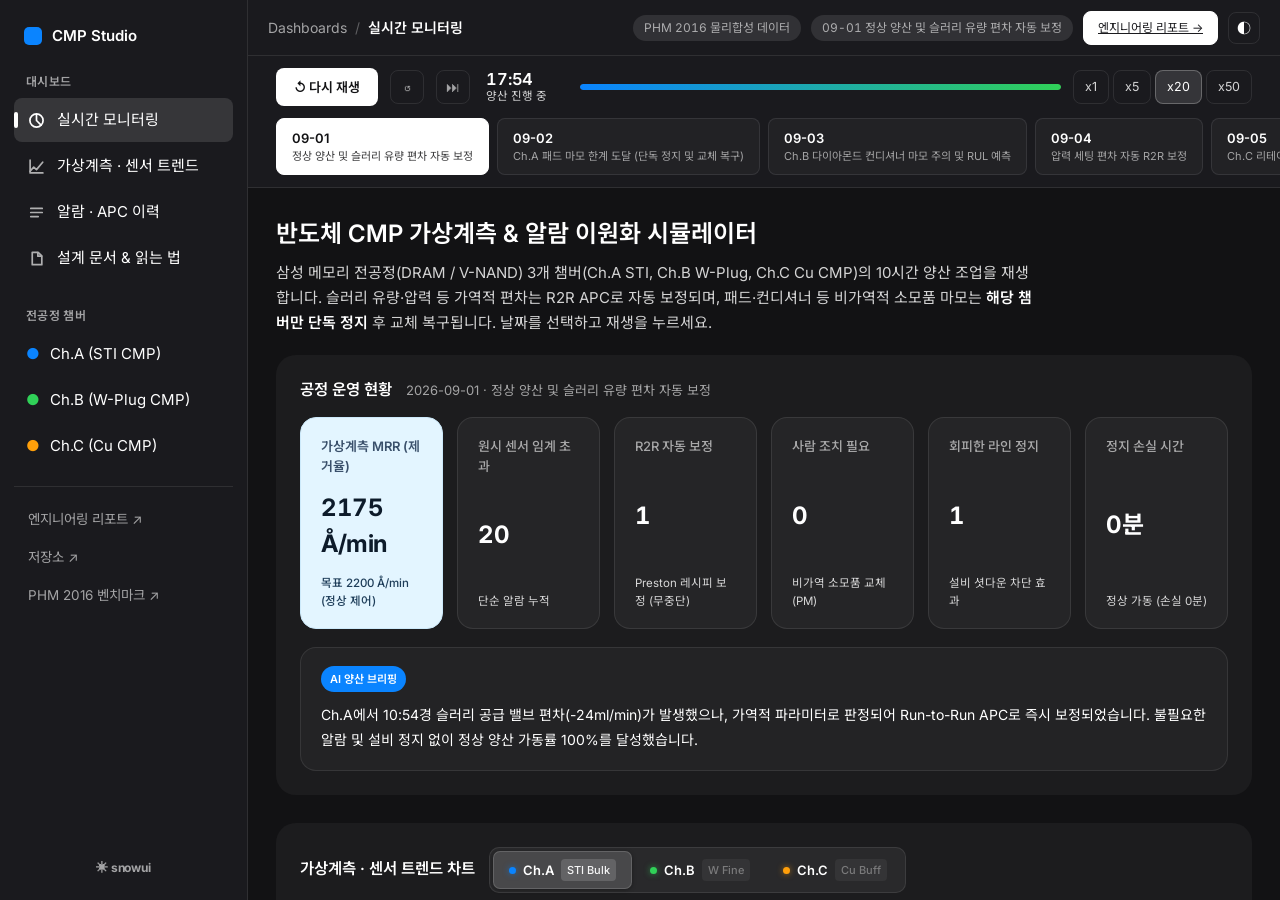
==== docs/index.html @ 7632f23e "fix(ui): segmented chamber pills, dark history tabs, chart collision avoidance, and corrected diamon" ====
<!doctype html>
<html lang="ko" data-theme="dark">
<head>
<meta charset="utf-8">
<meta name="viewport" content="width=device-width, initial-scale=1">
<title>반도체 CMP 가상계측 & 알람 이원화 시뮬레이터</title>
<link rel="preconnect" href="https://fonts.googleapis.com">
<link rel="preconnect" href="https://fonts.gstatic.com" crossorigin>
<link href="https://fonts.googleapis.com/css2?family=Inter:wght@400;500;600;700&family=Noto+Sans+KR:wght@400;500;600;700&display=swap" rel="stylesheet">
<link rel="stylesheet" href="snowui-shell.css">
<link rel="stylesheet" href="style.css">
</head>
<body>
<div class="shell">

<aside class="rail">
  <div class="rail-brand"><span class="rail-dot"></span><span>CMP Studio</span></div>

  <div class="rail-sec">대시보드</div>
  <nav class="rail-group">
    <a class="rail-row on" href="#s-live"><svg class="ri" viewBox="0 0 16 16" aria-hidden="true"><circle cx="8" cy="8" r="6.2"/><path d="M8 8V2.2M8 8l4.3 4.3"/></svg>실시간 모니터링</a>
    <a class="rail-row" href="#s-chart"><svg class="ri" viewBox="0 0 16 16" aria-hidden="true"><path d="M2 12.5l3.4-4 2.6 2.4L13.8 4"/><path d="M2 2v12h12"/></svg>가상계측 · 센서 트렌드</a>
    <a class="rail-row" href="#s-log"><svg class="ri" viewBox="0 0 16 16" aria-hidden="true"><path d="M2.6 4.2h10.8M2.6 8h10.8M2.6 11.8h7"/></svg>알람 · APC 이력</a>
    <a class="rail-row" href="#s-about"><svg class="ri" viewBox="0 0 16 16" aria-hidden="true"><path d="M4 2.2h5.5L13 5.6v8.2H4z"/><path d="M9.3 2.4v3.4h3.4"/></svg>설계 문서 & 읽는 법</a>
  </nav>

  <div class="rail-sec">전공정 챔버</div>
  <nav class="rail-group">
    <a class="rail-row" href="#s-chart" onclick="switchEqp(0)"><span style="color:#0a84ff">●</span>&nbsp; Ch.A (STI CMP)</a>
    <a class="rail-row" href="#s-chart" onclick="switchEqp(1)"><span style="color:#30d158">●</span>&nbsp; Ch.B (W-Plug CMP)</a>
    <a class="rail-row" href="#s-chart" onclick="switchEqp(2)"><span style="color:#ff9f0a">●</span>&nbsp; Ch.C (Cu CMP)</a>
  </nav>

  <nav class="rail-group rail-ext">
    <a class="rail-row" href="project.html">엔지니어링 리포트 ↗</a>
    <a class="rail-row" href="https://github.com/jiu7021/CMP" target="_blank">저장소 ↗</a>
    <a class="rail-row" href="https://www.phmsociety.org/events/conference/phm/16/data-challenge" target="_blank">PHM 2016 벤치마크 ↗</a>
  </nav>

  <div class="rail-foot">
    <span style="font-weight:700;letter-spacing:-0.02em">✳ snowui</span>
  </div>
</aside>

<div class="col">
  <header class="topbar">
    <div class="crumb"><span>Dashboards</span><span class="sep">/</span><b id="crumb-cur">CMP Overview</b></div>
    <div class="topbar-r">
      <span class="badge ghost" title="PHM 2016 Schema Physics-Informed Synthetic Data">PHM 2016 물리합성 데이터</span>
      <span class="badge ghost" id="daybadge">—</span>
      <a class="btn primary" href="project.html">엔지니어링 리포트 →</a>
      <button id="theme-btn" class="icon-btn" type="button" aria-label="테마 전환">◐</button>
    </div>
  </header>

  <div class="barwrap">
    <section class="bar" id="bar">
      <button id="play" class="play">▶ 재생</button>
      <button id="rst" class="mini" title="처음으로">↺</button>
      <button id="end" class="mini" title="끝으로">⏭</button>
      <div class="clock"><b id="clock">08:00</b><span id="slow">양산 진행 중</span></div>
      <div class="track"><i id="prog"></i></div>
      <nav id="spd" class="spd"></nav>
    </section>
    <nav class="daybar" id="days"></nav>
  </div>

  <div class="scroll">
    <div class="hero">
      <h1>반도체 CMP 가상계측 & 알람 이원화 시뮬레이터</h1>
      <p class="sub">삼성 메모리 전공정(DRAM / V-NAND) 3개 챔버(Ch.A STI, Ch.B W-Plug, Ch.C Cu CMP)의 10시간 양산 조업을 재생합니다.
      슬러리 유량·압력 등 가역적 편차는 R2R APC로 자동 보정되며, 패드·컨디셔너 등 비가역적 소모품 마모는 <b>해당 챔버만 단독 정지</b> 후 교체 복구됩니다.
      날짜를 선택하고 재생을 누르세요.</p>
    </div>

    <main>

      <div id="hold" class="hold"></div>

      <!-- 공정 현황 (KPI 카드 행) -->
      <section class="panel" id="s-live">
        <div class="panel-head"><h2>공정 운영 현황</h2><div class="hint" id="title"></div></div>
        <div class="kpi-row" id="kpi"></div>
        <div class="brief-box">
          <span class="tag">AI 양산 브리핑</span>
          <p id="brief"></p>
        </div>
      </section>

      <!-- 가상계측 & 센서 트렌드 (그래프가 먼저 나옴!) -->
      <section class="panel" id="s-chart">
        <div class="panel-head">
          <h2>가상계측 · 센서 트렌드 차트</h2>
          <nav id="eqps" class="tabs sm"></nav>
        </div>

        <!-- 5종 SVG 실시간 센서 및 가상계측 차트 -->
        <div id="charts"></div>
        <p class="hint" style="margin-top:14px">세로선은 이상 감지 시점, 붉은 음영은 해당 챔버 단독 정지 구간입니다.
        Y축 스케일은 실제 공정 제어 밴드(Process Window)에 맞춰 최적화되어 정지 후에도 파라미터 미세 거동이 1자로 뭉개지지 않습니다.</p>

        <!-- 차트 아래에 배치된 실제 반도체 CMP 공정 구조도 & 물리 거동 트윈 -->
        <div class="cmp-schematic-wrap">
          <div class="cmp-schematic-head">
            <h3>⚙️ 반도체 CMP 연마 챔버 물리 거동 단면도 (<span id="twin-ch-name">Ch.A — STI Bulk</span>)</h3>
            <div id="twin-status-badge"><span class="badge ok">🟢 정상 가동 중 (RUNNING)</span></div>
          </div>

          <div class="cmp-twin-card" id="cmp-twin-card">
            <div class="cmp-twin-body">
              <!-- 실제 반도체 CMP 설비 단면 구조도 (Carrier Head, 300mm Wafer, Retaining Ring, Slurry, Pad, Platen) -->
              <div class="cmp-stage-view">
                <svg id="cmp-svg-sim" viewBox="0 0 680 240" class="cmp-svg">
                  <defs>
                    <!-- Polyurethane Pad Textured Pattern -->
                    <linearGradient id="pad-base-grad" x1="0%" y1="0%" x2="0%" y2="100%">
                      <stop offset="0%" stop-color="#d4a373"/>
                      <stop offset="50%" stop-color="#bc6c25"/>
                      <stop offset="100%" stop-color="#8a4f1d"/>
                    </linearGradient>
                    <!-- Silicon Wafer Thin Film Gradient -->
                    <linearGradient id="wafer-layer-grad" x1="0%" y1="0%" x2="100%" y2="0%">
                      <stop offset="0%" stop-color="#48cae4"/>
                      <stop offset="25%" stop-color="#0077b6"/>
                      <stop offset="50%" stop-color="#90e0ef"/>
                      <stop offset="75%" stop-color="#b5179e"/>
                      <stop offset="100%" stop-color="#48cae4"/>
                    </linearGradient>
                    <!-- Slurry Fluid Drop Gradient -->
                    <radialGradient id="slurry-fluid-grad" cx="50%" cy="50%" r="50%">
                      <stop offset="0%" stop-color="#caf0f8"/>
                      <stop offset="100%" stop-color="#00b4d8"/>
                    </radialGradient>
                  </defs>

                  <!-- 1. Bottom Turntable Platen & Polyurethane Pad -->
                  <g id="platen-assembly">
                    <!-- Stainless Platen Base -->
                    <rect x="60" y="195" width="560" height="24" rx="4" fill="#2c2c2e" stroke="#48484a" stroke-width="1.5"/>
                    <rect x="290" y="219" width="100" height="15" fill="#1c1c1e"/>
                    <!-- Polishing Pad (IC1000) -->
                    <rect x="70" y="175" width="540" height="20" rx="2" fill="url(#pad-base-grad)" stroke="#dda15e" stroke-width="1"/>
                    <!-- Pad Micro-Grooves cross-hatch lines -->
                    <path d="M80,175 L80,183 M110,175 L110,183 M140,175 L140,183 M170,175 L170,183 M200,175 L200,183 M230,175 L230,183 M260,175 L260,183 M290,175 L290,183 M320,175 L320,183 M350,175 L350,183 M380,175 L380,183 M410,175 L410,183 M440,175 L440,183 M470,175 L470,183 M500,175 L500,183 M530,175 L530,183 M560,175 L560,183 M590,175 L590,183" stroke="rgba(0,0,0,0.3)" stroke-width="1.5"/>
                    <!-- Platen Rotation Indicator Arrow -->
                    <g id="platen-rotation-badge" class="spin-anim">
                      <circle cx="220" cy="170" r="16" fill="rgba(0,0,0,0.4)" stroke="#dda15e" stroke-width="1"/>
                      <path d="M213,170 A7,7 0 1,1 227,170 M227,165 L227,171 L221,171" fill="none" stroke="#dda15e" stroke-width="1.5" stroke-linecap="round"/>
                    </g>
                    <text x="340" y="210" fill="#a1a1a6" font-size="11" font-weight="600" text-anchor="middle">ROTATING PLATEN TABLE & IC1000 POLYURETHANE PAD</text>
                  </g>

                  <!-- 2. Slurry Delivery Arm & Chemical Fluid Layer (Left) -->
                  <g id="slurry-delivery-system">
                    <!-- Delivery tube -->
                    <path d="M90,30 L90,105 L150,125" fill="none" stroke="#0077b6" stroke-width="5" stroke-linecap="round"/>
                    <circle cx="150" cy="125" r="5" fill="#00b4d8"/>
                    <text x="90" y="22" fill="#00b4d8" font-size="10.5" font-weight="600">SLURRY DISPENSER</text>
                    
                    <!-- Dynamic Slurry Droplets (Animated when playing) -->
                    <circle class="drip-anim-1" cx="150" cy="138" r="3.5" fill="url(#slurry-fluid-grad)"/>
                    <circle class="drip-anim-2" cx="152" cy="150" r="2.8" fill="url(#slurry-fluid-grad)"/>
                    <!-- Slurry film on pad -->
                    <rect x="140" y="172" width="220" height="3" fill="#00b4d8" opacity="0.6"/>
                  </g>

                  <!-- 3. Wafer Polishing Head / Carrier Assembly (Center-Right) -->
                  <g id="carrier-assembly">
                    <!-- Carrier Drive Shaft -->
                    <rect x="335" y="10" width="30" height="60" rx="3" fill="#3a3a3c" stroke="#636366" stroke-width="1"/>
                    <line x1="350" y1="20" x2="350" y2="60" stroke="#8e8e93" stroke-dasharray="3 3"/>
                    
                    <!-- Downforce Pressure Arrows (Fz) -->
                    <path d="M320,45 L320,62 M316,58 L320,63 L324,58" stroke="#30d158" stroke-width="2" stroke-linecap="round"/>
                    <path d="M350,45 L350,62 M346,58 L350,63 L354,58" stroke="#30d158" stroke-width="2" stroke-linecap="round"/>
                    <path d="M380,45 L380,62 M376,58 L380,63 L384,58" stroke="#30d158" stroke-width="2" stroke-linecap="round"/>
                    <text x="350" y="40" fill="#30d158" font-size="10" font-weight="700" text-anchor="middle">DOWNFORCE (P)</text>

                    <!-- Carrier Head Main Body (Multi-Zone Air Bladder Housing) -->
                    <rect x="250" y="70" width="200" height="85" rx="8" fill="#2c2c2e" stroke="#5a5a5e" stroke-width="2"/>
                    <rect x="255" y="140" width="190" height="15" fill="#3a3a3c"/>
                    
                    <!-- Retaining Ring (Edge Ring preventing wafer slip) -->
                    <rect x="250" y="155" width="12" height="19" rx="1" fill="#ff9f0a" stroke="#cca000" stroke-width="1"/>
                    <rect x="438" y="155" width="12" height="19" rx="1" fill="#ff9f0a" stroke="#cca000" stroke-width="1"/>
                    <text x="235" y="162" fill="#ff9f0a" font-size="9" font-weight="600" text-anchor="end">RETAINING RING</text>

                    <!-- 300mm Silicon Wafer (Held Face-Down against Pad) -->
                    <rect x="262" y="168" width="176" height="5.5" rx="1" fill="url(#wafer-layer-grad)"/>
                    <text x="350" y="163" fill="#ffffff" font-size="10" font-weight="700" text-anchor="middle">300mm WAFER (FACE-DOWN)</text>

                    <!-- Carrier Rotation Indicator Arrow -->
                    <g id="carrier-rotation-badge" class="spin-anim-rev">
                      <circle cx="320" cy="105" r="14" fill="rgba(0,0,0,0.5)" stroke="#0a84ff" stroke-width="1"/>
                      <path d="M314,105 A6,6 0 1,1 326,105 M326,101 L326,106 L321,106" fill="none" stroke="#0a84ff" stroke-width="1.5" stroke-linecap="round"/>
                    </g>
                    <text x="350" y="109" fill="#0a84ff" font-size="10.5" font-weight="600">CARRIER HEAD</text>
                  </g>

                  <!-- 4. Diamond Conditioner Dresser Unit (Far Right) -->
                  <!-- Vertical Fixed Pivot Post at X=560 -->
                  <rect x="560" y="30" width="10" height="155" rx="3" fill="#2c2c2e" stroke="#48484a" stroke-width="1.5"/>
                  <circle cx="565" cy="65" r="7" fill="#636366" stroke="#8e8e93" stroke-width="1"/>
                  <text x="565" y="22" fill="#ffd60a" font-size="10" font-weight="700" text-anchor="middle">DIAMOND DRESSER</text>
                  <text x="565" y="198" fill="#8e8e93" font-size="8.5" text-anchor="middle">PIVOT POST</text>

                  <!-- Moving Sweeper Arm & Conditioning Disc (sweeps strictly along pad surface Y=175) -->
                  <g id="conditioner-unit" class="sweep-anim">
                    <!-- Cantilever Arm -->
                    <path d="M565,65 L495,65 L495,158" fill="none" stroke="#8e8e93" stroke-width="5" stroke-linecap="round" stroke-linejoin="round"/>
                    <!-- Disc Drive Spindle -->
                    <rect x="491" y="145" width="8" height="15" rx="1" fill="#636366"/>
                    <!-- Conditioner Disc Head Body -->
                    <rect x="472" y="158" width="46" height="13" rx="2" fill="#3a3a3c" stroke="#ffd60a" stroke-width="1.2"/>
                    <!-- Diamond Grit Abrasive Layer (Sits strictly on pad top surface Y=171~175) -->
                    <rect x="474" y="171" width="42" height="4" rx="1" fill="#ffd60a" stroke="#cca000" stroke-width="0.5"/>
                    <text x="495" y="152" fill="#ffd60a" font-size="9" font-weight="600" text-anchor="middle">100 RPM</text>
                  </g>

                  <!-- 5. Halt Alert Overlay (Displayed only when halted) -->
                  <g id="cmp-halt-overlay" opacity="0" style="transition: opacity 0.25s ease;">
                    <rect x="50" y="20" width="580" height="195" rx="10" fill="rgba(255,69,58,0.22)" stroke="#ff453a" stroke-width="2"/>
                    <rect x="190" y="90" width="300" height="52" rx="8" fill="rgba(20,20,22,0.94)" stroke="#ff453a" stroke-width="1.5"/>
                    <text x="340" y="113" fill="#ff453a" font-size="14" font-weight="700" text-anchor="middle">⚠️ 챔버 단독 정지 (HALTED)</text>
                    <text x="340" y="131" fill="rgba(255,255,255,0.85)" font-size="11.5" text-anchor="middle">헤드 상승(Head-Up) · 소모품(패드) 교체 필요</text>
                  </g>
                </svg>
              </div>

              <!-- Live Chamber Gauges -->
              <div class="cmp-gauges-grid">
                <div class="gauge-card">
                  <div class="gauge-lab">가상계측 MRR (제거율)</div>
                  <div class="gauge-val ok" id="g-mrr">2,204 Å/min</div>
                  <div class="gauge-sub" id="g-mrr-err">실시간 가상계측 정상</div>
                </div>
                <div class="gauge-card">
                  <div class="gauge-lab">캐리어 다운포스 압력</div>
                  <div class="gauge-val" id="g-press">3.80 psi</div>
                  <div class="gauge-sub">목표: 3.80 psi (R2R 연동)</div>
                </div>
                <div class="gauge-card">
                  <div class="gauge-lab">슬러리 공급 유량</div>
                  <div class="gauge-val" id="g-flow">220.0 ml/min</div>
                  <div class="gauge-sub">공급 밸브 안정</div>
                </div>
                <div class="gauge-card">
                  <div class="gauge-lab">패드 잔여 홈 & RUL</div>
                  <div class="gauge-val warn" id="g-wear">980.0 μm</div>
                  <div class="gauge-sub" id="g-rul">잔여 351매 (임계 400μm)</div>
                </div>
              </div>
            </div>
          </div>
        </div>
      </section>

      <!-- 알람 & 조치 이력 (통합 뷰) -->
      <section class="panel" id="s-log">
        <div class="panel-head"><h2>알람 · 조치 종합 이력</h2>
          <nav id="logtabs" class="tabs sm">
            <button class="on" data-v="all">전체 이력 <span id="nall"></span></button>
            <button data-v="auto">⚡ 자동 보정 (APC) <span id="nauto"></span></button>
            <button data-v="man">👤 사람 조치 (PM 필요) <span id="nman"></span></button>
          </nav></div>
        <div id="log"></div>
      </section>

      <!-- 이 화면 읽는 법 -->
      <section class="panel" id="s-about">
        <div class="panel-head"><h2>이 화면 읽는 법 — CMP 공정 운영 아키텍처</h2>
          <div class="hint">자세한 공학적 수치와 한계는 <a class="inline-link" href="project.html">엔지니어링 리포트</a>에 정리되어 있습니다</div></div>

        <h3 class="sub-h">가상계측(Virtual Metrology)이란 무엇인가</h3>
        <p class="para">CMP(Chemical Mechanical Planarization)는 회전하는 폴리싱 패드와 슬러리(연마액) 화학 반응으로 웨이퍼 표면을 나노미터 수준으로 평탄화하는 전공정 핵심 공정입니다.
        핵심 품질 지표는 <b>MRR(Material Removal Rate, 단위 시간당 연마 제거율)</b>입니다.
        모든 웨이퍼를 물리 계측기(박막 두께 측정기)로 실측하면 팹 병목이 발생하므로,
        설비 센서(다운포스 압력, 플래튼/헤드 회전수, 슬러리 유량, 모터 마찰전류, 패드 온도) 데이터를 학습한 <b>머신러닝 가상계측 모델(MLP/Ridge)</b>로 매 웨이퍼의 MRR을 실시간 추정합니다.</p>

        <h3 class="sub-h">알람 이원화의 핵심: 가역적 이상 vs 비가역적 소모품 마모</h3>
        <p class="para">기존 팹에서는 사소한 유량 흔들림이나 압력 드리프트에도 일괄 경보가 발생하여 오퍼레이터 피로도가 극심하고 불필요한 라인 정지가 발생했습니다.
        본 시스템은 이상의 물리적 성격을 판별해 두 갈래로 분기합니다:</p>
        <table class="kv">
          <tr><td><b>슬러리 유량 편차 · 캐리어 압력 세팅 드리프트 · 회전속도 편차</b></td><td class="ok">R2R APC 자동 레시피 보정 (무중단)</td></tr>
          <tr><td><b>폴리싱 패드 수명 한계 (홈 깊이 400μm 미달) · 다이아몬드 컨디셔너 마모</b></td><td class="bad">사람 개입 알람 (해당 챔버 단독 정지)</td></tr>
        </table>

        <h3 class="sub-h">해당 챔버만 정지되고, 나머지 챔버와 시간은 계속 흐릅니다</h3>
        <p class="para">예를 들어 <b>9월 2일</b> 시나리오에서 Ch.A의 폴리싱 패드 홈 깊이가 임계선(400μm)에 도달하면,
        <b>Ch.A만 즉시 정지(RPM 0, 압력 0, 가공 중단)</b>되고 Ch.B와 Ch.C는 정상적으로 웨이퍼를 가공합니다.
        실제 반도체 팹과 동일하게 조업 시간은 계속 흐르며, 작업자가 결정을 미룰수록 <b>정지 손실 시간(Downtime Loss)</b>이 분 단위로 누적됩니다.
        상단에 나타나는 <b>[소모품(패드) 교체 완료 · 재가동]</b> 버튼을 누르면 패드가 신품(1200μm)으로 교체되고 Ch.A가 즉시 양산에 복귀합니다.</p>

        <h3 class="sub-h">소모품 잔여수명(RUL) 추정</h3>
        <p class="para">패드 잔여 홈 깊이 및 컨디셔너 가동 시간의 열화 궤적을 분석하여 교체 임계점까지 남은 웨이퍼 매수와 95% 신뢰구간([CI_low, CI_high])을 실시간 제공합니다.
        위험 수준(CRIT) 이전 단계(MAJ)에서는 라인을 세우지 않고 차기 계획 정비(PM) 일정으로 자동 이관됩니다.</p>
      </section>

    </main>

    <footer class="ftr">
      데이터 스키마: PHM 2016 Data Challenge (CMP Benchmark) · 삼성전자 메모리 전공정 CMP 양산 설비 모사 ·
      가상계측 모델: Advanced MLP (Val R² 0.9710) · <a class="inline-link" href="https://github.com/jiu7021/CMP" target="_blank">GitHub Repository</a>
    </footer>
  </div>
</div>
</div>

<script src="data.js"></script>
<script src="app.js"></script>
<script src="snowui-shell.js"></script>
</body>
</html>
---- docs/snowui-shell.css ----
/* ═══════════════════════════════════════════════════════════════════════
   SnowUI Shell — 포트폴리오 프로젝트용 재사용 스타일시트
   토큰 출처: claude.ai/design 프로젝트 "SnowUI Design System"
     tokens/colors.css · typography.css · shape.css · fonts.css
     ui_kits/dashboard/{Shell,NavRail,OverviewScreen}.jsx (레이아웃 값)

   원칙 — SnowUI 예시와 대조해 확정한 것
     · 패널은 테두리로 나누지 않는다. 배경색 차이와 여백으로 나눈다.
     · 간격 28 / 패딩 24 / 패널 radius 20 / 카드 radius 16.
     · 다크가 기본. 밝은 테마는 [data-theme="light"] 로 전환.
     · 다크에서도 KPI 카드는 파스텔 밝은 면을 유지하고 글자만 뒤집는다.
     · Inter 에는 한글 글리프가 없으므로 Noto Sans KR 을 뒤에 둔다.

   HTML 에 이 두 줄이 필요하다.
     <html lang="ko" data-theme="dark">
     <link href="https://fonts.googleapis.com/css2?family=Inter:wght@400;500;600;700&family=Noto+Sans+KR:wght@400;500;600;700&display=swap" rel="stylesheet">
   ═══════════════════════════════════════════════════════════════════════ */

:root{
  --ink:rgb(28,28,28); --ink-80:rgba(28,28,28,.82); --ink-40:rgba(28,28,28,.58);
  --ink-20:rgba(28,28,28,.28); --ink-10:rgba(28,28,28,.1); --ink-05:rgba(28,28,28,.05);
  --surface-page:rgb(255,255,255);
  --surface-app:rgb(249,249,250);
  --surface-panel:rgb(255,255,255);
  --surface-sunken:rgb(247,249,251);
  --surface-hover:rgba(0,0,0,.04);
  --surface-selected:rgba(28,28,28,.05);
  --line:rgba(0,0,0,.1);
  --text-inverse:rgb(28,28,28);

  --fill-blue:rgb(230,241,253); --fill-purple:rgb(237,238,252);
  --fill-cyan:rgb(227,245,255); --fill-lilac:rgb(229,236,246);

  --accent:rgb(0,122,255);
  --warn:rgb(191,116,20); --warn-fill:rgb(255,244,229);
  --bad:rgb(200,40,40);   --bad-fill:rgb(255,236,236);
  --ok:rgb(35,150,72);    --ok-fill:rgb(233,248,238);

  --radius-8:8px; --radius-16:16px; --radius-20:20px; --radius-full:999px;
  --dur-fast:120ms; --dur-base:200ms; --ease:cubic-bezier(.4,0,.2,1);
  --font-sans:'Inter','Noto Sans KR',-apple-system,BlinkMacSystemFont,'Segoe UI',sans-serif;
}

:root[data-theme="dark"]{
  --ink:rgb(255,255,255); --ink-80:rgba(255,255,255,.82); --ink-40:rgba(255,255,255,.6);
  --ink-20:rgba(255,255,255,.3); --ink-10:rgba(255,255,255,.1); --ink-05:rgba(255,255,255,.1);
  --surface-page:#1a1a1e;
  --surface-app:#121214;
  --surface-panel:rgba(255,255,255,.045);
  --surface-sunken:rgba(255,255,255,.03);
  --surface-hover:rgba(255,255,255,.08);
  --surface-selected:rgba(255,255,255,.12);
  --line:rgba(255,255,255,.09);
  --fill-cyan:#e3f5ff;
  --text-inverse:rgb(28,28,28);
  /* SnowUI 는 다크에서도 이 파스텔 면들을 밝게 유지한다 */
  --fill-lilac:rgb(231,235,245); --fill-purple:rgb(231,231,238);
  --accent:rgb(10,132,255);
  --warn:rgb(255,159,10); --warn-fill:rgba(255,159,10,.14);
  --bad:rgb(255,69,58);   --bad-fill:rgba(255,69,58,.14);
  --ok:rgb(48,209,88);    --ok-fill:rgba(48,209,88,.14);
}

*{box-sizing:border-box}
html,body{margin:0;padding:0;height:100%}
body{background:var(--surface-app);color:var(--ink);font-family:var(--font-sans);
  font-size:14px;line-height:20px;letter-spacing:0;-webkit-font-smoothing:antialiased}
h1,h2,h3{margin:0;font-weight:600}
b{font-weight:600;color:var(--ink)}
.tnum,.kpi-val,.kv,.cmp,.badge{font-variant-numeric:tabular-nums}

/* ═══ 셸 ═══ */
.shell{display:flex;height:100vh;overflow:hidden}
.rail{width:248px;flex:none;border-right:1px solid var(--line);background:var(--surface-page);
  padding:22px 14px;overflow-y:auto;display:flex;flex-direction:column}
.rail-brand{display:flex;align-items:center;gap:10px;padding:4px 10px 0;font-weight:600;font-size:15px}
.rail-dot{width:18px;height:18px;border-radius:5px;background:var(--accent);flex:none}
.rail-sec{font-size:12px;font-weight:600;letter-spacing:.03em;color:var(--ink-40);
  padding:4px 12px 6px;margin-top:22px}
.rail-group{display:flex;flex-direction:column;gap:2px}
.rail-row{display:flex;align-items:center;gap:2px;height:44px;padding:0 12px;
  border-radius:var(--radius-8);color:var(--ink);text-decoration:none;font-size:15px;
  position:relative;transition:background var(--dur-fast) var(--ease)}
.rail-row:hover{background:var(--surface-hover)}
.rail-row.on{background:var(--surface-selected)}
.rail-row.on::before{content:"";position:absolute;left:0;top:14px;width:4px;height:16px;
  border-radius:2px;background:var(--ink)}
span.ri{width:7px;height:7px;border-radius:4px;background:var(--ink-20);margin:0 10px 0 5px;flex:none}
.rail-row.on span.ri{background:var(--ink)}
.rail-ext{margin-top:18px;padding-top:14px;border-top:1px solid var(--line)}
.rail-ext .rail-row{color:var(--ink-40);padding-left:14px;font-size:13.5px;height:36px}
.rail-ext .rail-row:hover{color:var(--ink)}
.rail-foot{margin-top:auto;padding-top:20px;font-size:12px;color:var(--ink-40);text-align:center}

.col{flex:1;display:flex;flex-direction:column;min-width:0}
.topbar{height:56px;flex:none;border-bottom:1px solid var(--line);background:var(--surface-page);
  display:flex;align-items:center;justify-content:space-between;padding:0 20px;gap:14px}
.crumb{display:flex;align-items:center;gap:8px;font-size:14px;color:var(--ink-40);min-width:0}
.crumb b{color:var(--ink);white-space:nowrap;overflow:hidden;text-overflow:ellipsis}
.crumb .sep{color:var(--ink-20)}
.topbar-r{display:flex;align-items:center;gap:10px;flex:none}
.icon-btn{width:32px;height:32px;border-radius:var(--radius-8);border:1px solid var(--line);
  background:transparent;color:var(--ink);cursor:pointer;font-size:14px;line-height:1;
  transition:background var(--dur-fast) var(--ease)}
.icon-btn:hover{background:var(--surface-hover)}

.scroll{flex:1;overflow-y:auto;min-height:0;position:relative}  /* offsetTop 기준을 이 컨테이너로 */
.hero{max-width:1280px;margin:0 auto;padding:28px 28px 0}
.hero h1{font-size:24px;line-height:36px}
.sub{margin:8px 0 0;color:var(--ink-80);max-width:760px;font-size:15px;line-height:25px}
main{max-width:1280px;margin:0 auto;padding:20px 28px 48px;display:flex;flex-direction:column;gap:28px}
.ftr{border-top:1px solid var(--line);padding:16px 28px;text-align:center;
  color:var(--ink-20);font-size:12px}

/* ═══ 콘텐츠 ═══ */
.panel{background:var(--surface-panel);border:none;border-radius:var(--radius-20);padding:24px}
.panel-head{display:flex;align-items:baseline;gap:14px;flex-wrap:wrap;margin-bottom:16px}
.panel h2{font-size:15.5px;line-height:22px}
.hint{color:var(--ink-40);font-size:13px;line-height:20px}
.dim{color:var(--ink-40)}
.para{margin:0 0 16px;font-size:14.5px;line-height:26px;max-width:74ch}
.para:last-child{margin-bottom:0}
.para.dim{color:var(--ink-40)}
.fig{display:block;width:100%;max-width:900px;height:auto;margin:8px 0 16px;
  border-radius:var(--radius-16);background:var(--surface-sunken)}
.inline-link{color:var(--accent);text-decoration:none;font-weight:600}
.inline-link:hover{text-decoration:underline;text-underline-offset:3px}

.badge{font-size:12px;line-height:18px;padding:3px 10px;border-radius:var(--radius-full);
  background:var(--fill-blue);color:var(--text-inverse);border:1px solid transparent;
  text-decoration:none;display:inline-block}
.badge.ghost{background:var(--ink-05);color:var(--ink-40)}
.badge.bad{background:var(--warn-fill);color:var(--warn)}

.btn{font-family:inherit;font-size:12px;line-height:18px;padding:7px 14px;
  border-radius:var(--radius-8);cursor:pointer;border:1px solid var(--line);
  background:transparent;color:var(--ink);transition:background var(--dur-fast) var(--ease)}
.btn:hover{background:var(--surface-hover)}
/* primary 글자색은 --text-inverse 가 아니라 페이지 배경색을 쓴다.
   --text-inverse 는 파스텔 면 위의 어두운 글자용이라 라이트에서 --ink 와 같은 색이 되어 글자가 사라진다. */
.btn.primary{background:var(--ink);border-color:var(--ink);color:var(--surface-page)}

/* KPI 카드 — 다크에서도 파스텔 면을 밝게 두고 글자만 뒤집는다 */
.kpi-row{display:grid;grid-template-columns:repeat(auto-fit,minmax(200px,1fr));gap:16px}
.kpi{background:var(--surface-sunken);border-radius:var(--radius-16);padding:20px;
  display:flex;flex-direction:column;gap:6px;
  transition:transform var(--dur-base) var(--ease)}
.kpi:hover{transform:translateY(-2px)}
.kpi.tint{background:var(--fill-blue);color:var(--text-inverse)}
.kpi.tint-2{background:var(--fill-lilac);color:var(--text-inverse)}
.kpi.tint .kpi-sub,.kpi.tint-2 .kpi-sub{color:rgba(28,28,28,.55)}
.kpi-lab{font-size:14px;line-height:20px;font-weight:600}
.kpi-val{font-size:24px;line-height:36px;font-weight:600}
.kpi-sub{font-size:12px;line-height:18px;color:var(--ink-40)}

/* 단계 목록 — ok / half / no 로 결과를 좌측 막대에 표시 */
.steps{display:flex;flex-direction:column;gap:12px}
.step{display:flex;gap:14px;background:var(--surface-sunken);border-radius:var(--radius-16);
  padding:18px 20px;border-left:3px solid var(--ink-20)}
.step.ok{border-left-color:var(--ok)}
.step.half{border-left-color:var(--warn)}
.step.no{border-left-color:var(--bad)}
.step-n{flex:none;width:22px;height:22px;border-radius:var(--radius-full);
  background:var(--ink-10);color:var(--ink);font-size:12px;font-weight:600;
  display:grid;place-items:center}
.step b{display:block;font-size:14px;line-height:20px;margin-bottom:4px}
.step p{margin:0;font-size:13px;line-height:21px;color:var(--ink-40);max-width:70ch}

/* 강조 블록 — 관점 전환·핵심 결론 */
.turn{background:var(--fill-blue);color:var(--text-inverse);border-radius:var(--radius-16);padding:22px}
.turn b{color:var(--text-inverse);font-size:14px}
.turn p{margin:8px 0 14px;font-size:14px;line-height:24px;color:rgba(28,28,28,.75);max-width:74ch}

.cmp,.kv{border-collapse:collapse;font-size:13px;line-height:20px}
.cmp{background:rgba(255,255,255,.55);border-radius:var(--radius-8);overflow:hidden}
.cmp th,.cmp td{padding:8px 14px;text-align:left;color:var(--text-inverse)}
.cmp th{font-weight:600;color:rgba(28,28,28,.5);font-size:12px}
.cmp tr + tr td{border-top:1px solid rgba(28,28,28,.08)}
.kv{width:100%;max-width:760px;margin:4px 0 14px}
.kv td{padding:12px 0;font-size:14px;border-bottom:1px solid var(--line);vertical-align:top}
.kv td:first-child{width:180px;color:var(--ink-40)}

.limits{margin:0;padding-left:20px;display:flex;flex-direction:column;gap:10px}
.limits li{font-size:14px;line-height:22px;color:var(--ink-40);max-width:74ch}
.limits li b{color:var(--ink)}

@media (max-width:1100px){ .kpi-row{grid-template-columns:1fr} }
@media (max-width:820px){ .rail{display:none} }
---- docs/style.css ----
/* docs/style.css — CMP Virtual Metrology & Alarm Bifurcation Simulator
   ByeWind / SnowUI Design System Tokens & Front-End Fab Components */

:root {
  --min: rgb(255, 204, 0);
  --mrr-target: rgb(52, 199, 89);
  --mrr-pred: rgb(10, 132, 255);
}
:root[data-theme="dark"] {
  --min: rgb(255, 214, 10);
  --mrr-target: rgb(48, 209, 88);
  --mrr-pred: rgb(100, 210, 255);
}

/* ── Top Bar & Playback Controls ─────────────────── */
.barwrap {
  flex: none;
  background: var(--surface-page);
  border-bottom: 1px solid var(--line);
}
.bar {
  max-width: 1280px;
  margin: 0 auto;
  padding: 12px 28px;
  display: flex;
  align-items: center;
  gap: 12px;
  flex-wrap: wrap;
}
.barwrap:has(.bar.alert) {
  background: var(--bad-fill, rgba(255, 69, 58, 0.08));
}

.play {
  background: #ffffff;
  color: #121214;
  border: none;
  padding: 9px 18px;
  border-radius: var(--radius-8);
  cursor: pointer;
  font: inherit;
  font-size: 13px;
  font-weight: 600;
  white-space: nowrap;
  transition: all var(--dur-fast) var(--ease);
}
.play:hover { opacity: 0.88; transform: translateY(-1px); }
.play.on {
  background: var(--warn);
  color: rgb(24, 24, 26);
}

.mini {
  background: transparent;
  border: 1px solid var(--line);
  color: var(--ink-40);
  width: 34px;
  height: 34px;
  border-radius: var(--radius-8);
  cursor: pointer;
  font-size: 14px;
  transition: all var(--dur-fast) var(--ease);
}
.mini:hover {
  color: var(--ink);
  border-color: var(--ink-20);
}

.clock {
  display: flex;
  flex-direction: column;
  line-height: 1.2;
  padding: 0 4px;
  min-width: 86px;
}
.clock b {
  font-size: 16.5px;
  font-weight: 600;
  font-variant-numeric: tabular-nums;
  letter-spacing: -0.01em;
}
.clock span {
  font-size: 11.5px;
  color: var(--ink-80);
}
.bar.alert .clock span {
  color: var(--bad);
  font-weight: 600;
}

.track {
  flex: 1;
  min-width: 120px;
  height: 6px;
  background: rgba(255, 255, 255, 0.08);
  border-radius: var(--radius-full);
  overflow: hidden;
}
.track i {
  display: block;
  height: 100%;
  width: 0;
  border-radius: var(--radius-full);
  background: linear-gradient(90deg, #0a84ff, #30d158);
  transition: width 0.12s linear;
}

.spd { display: flex; gap: 4px; }
.spd button {
  background: transparent;
  border: 1px solid var(--line);
  color: var(--ink-80);
  padding: 6px 11px;
  border-radius: var(--radius-8);
  cursor: pointer;
  font: inherit;
  font-size: 12.5px;
  transition: all var(--dur-fast) var(--ease);
}
.spd button:hover { color: var(--ink); }
.spd button.on {
  background: rgba(255, 255, 255, 0.12);
  border-color: rgba(255, 255, 255, 0.25);
  color: #fff;
}

/* ── Day / Scenario Selector ─────────────────────── */
.daybar {
  display: flex;
  gap: 8px;
  overflow-x: auto;
  max-width: 1280px;
  margin: 0 auto;
  padding: 0 28px 12px;
  scrollbar-width: none;
}
.daybar::-webkit-scrollbar { display: none; }
.daybar button {
  flex: 0 0 auto;
  display: flex;
  flex-direction: column;
  align-items: flex-start;
  gap: 2px;
  background: rgba(255, 255, 255, 0.035);
  border: 1px solid var(--line);
  color: var(--ink-80);
  padding: 10px 15px;
  border-radius: var(--radius-8);
  cursor: pointer;
  font: inherit;
  text-align: left;
  transition: all var(--dur-fast) var(--ease);
}
.daybar button:hover { color: var(--ink); background: rgba(255, 255, 255, 0.06); }
.daybar button.on, .daybar button.on b, .daybar button.on span {
  color: #121214;
}
.daybar button.on {
  background: #ffffff;
  border-color: #ffffff;
}
.daybar button.on span { opacity: 0.82; }
.daybar button b {
  font-size: 13px;
  font-weight: 600;
  line-height: 18px;
}
.daybar button span {
  font-size: 11px;
  opacity: 0.72;
  line-height: 15px;
  white-space: nowrap;
}

/* ── KPI Cards (Figma / ByeWind Style) ────────────── */
.kpi-row {
  display: grid;
  grid-template-columns: repeat(6, 1fr);
  gap: 14px;
  margin-top: 14px;
}
.kpi {
  background: rgba(255, 255, 255, 0.045);
  border: 1px solid var(--line);
  border-radius: var(--radius-16);
  padding: 18px 20px;
  display: flex;
  flex-direction: column;
  justify-content: space-between;
  min-height: 108px;
}
.kpi-lab {
  font-size: 13px;
  font-weight: 500;
  color: var(--ink-40);
  margin-bottom: 8px;
}
.kpi-val {
  font-size: 24px;
  font-weight: 700;
  color: var(--ink);
  letter-spacing: -0.02em;
}
.kpi-sub {
  font-size: 11.5px;
  color: var(--ink-80);
  margin-top: 6px;
}

/* 1st Hero KPI Card: Light Blue Tint like Screenshot */
.kpi.hero-tint {
  background: #e3f5ff !important;
  border-color: #cce9fa !important;
}
.kpi.hero-tint .kpi-lab { color: #3a506b !important; font-weight: 600; }
.kpi.hero-tint .kpi-val { color: #0d1b2a !important; }
.kpi.hero-tint .kpi-sub { color: #1e3d59 !important; font-weight: 500; }

/* ── Chamber Selector Segmented Tabs (사진 1 개선) ──── */
#eqps {
  display: inline-flex;
  align-items: center;
  background: rgba(255, 255, 255, 0.06);
  border: 1px solid rgba(255, 255, 255, 0.09);
  border-radius: 10px;
  padding: 3px;
  gap: 3px;
}
#eqps button {
  background: transparent;
  border: none;
  padding: 7px 15px;
  border-radius: 7px;
  color: rgba(255, 255, 255, 0.55);
  font: inherit;
  font-size: 13px;
  font-weight: 600;
  cursor: pointer;
  display: flex;
  align-items: center;
  gap: 7px;
  transition: all var(--dur-fast) var(--ease);
  white-space: nowrap;
}
#eqps button:hover {
  color: #ffffff;
  background: rgba(255, 255, 255, 0.06);
}
#eqps button.on {
  background: rgba(255, 255, 255, 0.15);
  color: #ffffff;
  border: 1px solid rgba(255, 255, 255, 0.15);
  box-shadow: 0 1px 4px rgba(0, 0, 0, 0.35);
}
#eqps button em {
  font-style: normal;
  font-size: 11px;
  font-weight: 500;
  opacity: 0.65;
  background: rgba(255, 255, 255, 0.08);
  padding: 1px 6px;
  border-radius: 4px;
}
#eqps button.on em {
  opacity: 0.95;
  background: rgba(255, 255, 255, 0.16);
}
#eqps button.halted {
  color: #ff453a !important;
}

.ch-dot {
  width: 7px;
  height: 7px;
  border-radius: 50%;
  flex: none;
}
.ch-dot.ch-a { background: #0a84ff; box-shadow: 0 0 6px rgba(10, 132, 255, 0.6); }
.ch-dot.ch-b { background: #30d158; box-shadow: 0 0 6px rgba(48, 209, 88, 0.6); }
.ch-dot.ch-c { background: #ff9f0a; box-shadow: 0 0 6px rgba(255, 159, 10, 0.6); }

/* ── History Filter Tabs (사진 2 개선: 흰 네모 완전 제거) */
#logtabs {
  display: inline-flex;
  align-items: center;
  background: rgba(255, 255, 255, 0.06);
  border: 1px solid rgba(255, 255, 255, 0.09);
  border-radius: 10px;
  padding: 3px;
  gap: 3px;
}
#logtabs button {
  background: transparent !important;
  border: none !important;
  padding: 6px 14px;
  border-radius: 7px;
  color: rgba(255, 255, 255, 0.55) !important;
  font: inherit;
  font-size: 12.5px;
  font-weight: 600;
  cursor: pointer;
  display: inline-flex;
  align-items: center;
  gap: 6px;
  transition: all var(--dur-fast) var(--ease);
  white-space: nowrap;
}
#logtabs button:hover {
  color: #ffffff !important;
  background: rgba(255, 255, 255, 0.06) !important;
}
#logtabs button.on {
  background: rgba(255, 255, 255, 0.15) !important;
  color: #ffffff !important;
  border: 1px solid rgba(255, 255, 255, 0.14) !important;
  box-shadow: 0 1px 4px rgba(0, 0, 0, 0.35);
}
#logtabs button span {
  font-size: 10.5px;
  font-weight: 700;
  padding: 1px 6px;
  border-radius: 999px;
  background: rgba(255, 255, 255, 0.12);
  color: var(--ink);
}
#logtabs button.on span {
  background: rgba(255, 255, 255, 0.22);
}

.stopdot {
  display: inline-block;
  margin-left: 4px;
  padding: 1px 6px;
  border-radius: var(--radius-full);
  font-size: 10px;
  font-weight: 700;
  background: rgba(255, 69, 58, 0.25);
  color: var(--bad);
  animation: pulse 1.2s infinite;
}
@keyframes pulse {
  0% { opacity: 0.6; }
  50% { opacity: 1; }
  100% { opacity: 0.6; }
}

/* ── Action Hold Queue (Chamber Stoppage & Recovery) */
.hold { display: none; margin-bottom: 24px; }
.hold.show { display: block; }
.hold-in {
  background: var(--surface-panel);
  border-radius: var(--radius-20);
  padding: 24px;
  box-shadow: inset 0 0 0 1.5px var(--bad), 0 8px 24px rgba(0,0,0,0.25);
  animation: pop 0.18s ease-out;
}
.hold-in + .hold-in { margin-top: 14px; }
@keyframes pop {
  from { opacity: 0; transform: translateY(-6px); }
  to { opacity: 1; transform: none; }
}
.hold-h {
  display: flex;
  align-items: center;
  gap: 10px;
  flex-wrap: wrap;
  margin-bottom: 12px;
  font-size: 15px;
  color: var(--ink);
}
.hold-h b { font-weight: 600; }
.hold-in p {
  margin: 7px 0;
  font-size: 14.5px;
  line-height: 25px;
  color: var(--ink);
}
.hold-in .why {
  color: var(--ink-80);
  font-size: 14px;
  line-height: 24px;
}
.hold-b {
  display: flex;
  gap: 10px;
  margin-top: 16px;
  flex-wrap: wrap;
}
.hold-b button {
  background: var(--bad);
  color: #fff;
  border: none;
  padding: 10px 18px;
  border-radius: var(--radius-8);
  cursor: pointer;
  font: inherit;
  font-size: 13px;
  font-weight: 600;
  transition: all var(--dur-fast) var(--ease);
}
.hold-b button.ghost {
  background: transparent;
  border: 1px solid var(--line);
  color: var(--ink-40);
}
.hold-b button:hover { filter: brightness(1.1); }

/* ── AI Briefing Box ─────────────────────────────── */
.brief-box {
  background: rgba(255, 255, 255, 0.03);
  border: 1px solid var(--line);
  border-radius: var(--radius-16);
  padding: 18px 20px;
  margin-top: 18px;
}
.brief-box .tag {
  display: inline-block;
  background: var(--accent);
  color: #fff;
  font-size: 11px;
  font-weight: 600;
  padding: 3px 9px;
  border-radius: var(--radius-full);
  margin-bottom: 10px;
}
.brief-box p {
  margin: 0;
  font-size: 14px;
  line-height: 25px;
  color: var(--ink);
}

/* ── SVG Charts (사진 3 개선: 글자 겹침 방지) ───────── */
.ch {
  padding: 16px 0 8px;
  border-top: 1px solid var(--line);
}
.ch:first-child {
  border-top: none;
  padding-top: 4px;
}
.ch-head {
  display: flex;
  justify-content: space-between;
  align-items: baseline;
  gap: 12px;
  margin-bottom: 6px;
}
.ch-head b {
  font-size: 14px;
  font-weight: 600;
}
.ch-head em {
  font-style: normal;
  font-size: 12px;
  color: var(--ink-40);
}
.ch svg {
  display: block;
  width: 100%;
  height: auto;
}

/* ── CMP 물리 거동 단면도 (Digital Twin Schematic) ───── */
.cmp-schematic-wrap {
  margin-top: 28px;
  padding-top: 24px;
  border-top: 1px solid var(--line);
}
.cmp-schematic-head {
  display: flex;
  justify-content: space-between;
  align-items: center;
  margin-bottom: 14px;
}
.cmp-schematic-head h3 {
  font-size: 15px;
  font-weight: 600;
  display: flex;
  align-items: center;
  gap: 8px;
}

.cmp-twin-card {
  background: rgba(255, 255, 255, 0.03);
  border-radius: var(--radius-16);
  padding: 20px;
  border: 1px solid var(--line);
}
.cmp-twin-body {
  display: grid;
  grid-template-columns: 1fr 280px;
  gap: 20px;
  align-items: center;
}
@media(max-width: 960px) {
  .cmp-twin-body { grid-template-columns: 1fr; }
}

.cmp-stage-view {
  background: #141416;
  border-radius: var(--radius-12);
  padding: 14px;
  border: 1px solid var(--line);
  position: relative;
  overflow: hidden;
}
.cmp-svg {
  width: 100%;
  height: auto;
  display: block;
}

/* ── 구동 상태 제어 (재생 중에만 작동 / 멈추면 즉시 정지) */
.spin-anim,
.spin-anim-rev,
.drip-anim-1,
.drip-anim-2,
.sweep-anim {
  animation-play-state: paused !important;
}

.is-running .spin-anim {
  animation: spin-cw 2.8s linear infinite;
  animation-play-state: running !important;
  transform-origin: 220px 170px;
}
.is-running .spin-anim-rev {
  animation: spin-ccw 2.2s linear infinite;
  animation-play-state: running !important;
  transform-origin: 320px 105px;
}
.is-running .drip-anim-1 {
  animation: drip-drop 0.85s ease-in infinite;
  animation-play-state: running !important;
}
.is-running .drip-anim-2 {
  animation: drip-drop 0.85s ease-in 0.42s infinite;
  animation-play-state: running !important;
}
.is-running .sweep-anim {
  animation: sweep-arm 3.4s ease-in-out infinite alternate;
  animation-play-state: running !important;
}

@keyframes spin-cw {
  from { transform: rotate(0deg); }
  to { transform: rotate(360deg); }
}
@keyframes spin-ccw {
  from { transform: rotate(0deg); }
  to { transform: rotate(-360deg); }
}
@keyframes drip-drop {
  0% { transform: translateY(0); opacity: 1; }
  80% { transform: translateY(18px); opacity: 0.7; }
  100% { transform: translateY(24px); opacity: 0; }
}
@keyframes sweep-arm {
  0% { transform: translateX(-22px); }
  100% { transform: translateX(14px); }
}

/* 챔버 단독 정지 시 헤드 및 드레서 동시 상승(Head-Up & Retract) */
.is-halted #carrier-assembly,
.is-halted #conditioner-unit {
  transform: translateY(-18px) !important;
  transition: transform 0.35s cubic-bezier(0.4, 0, 0.2, 1);
}
#carrier-assembly,
#conditioner-unit {
  transition: transform 0.35s cubic-bezier(0.4, 0, 0.2, 1);
}

.cmp-gauges-grid {
  display: flex;
  flex-direction: column;
  gap: 10px;
}
.gauge-card {
  background: rgba(255, 255, 255, 0.04);
  border-radius: var(--radius-8);
  padding: 11px 14px;
  border: 1px solid var(--line);
}
.gauge-lab {
  font-size: 11px;
  color: var(--ink-40);
  font-weight: 500;
  margin-bottom: 2px;
}
.gauge-val {
  font-size: 17px;
  font-weight: 700;
  color: var(--ink);
  font-variant-numeric: tabular-nums;
}
.gauge-sub {
  font-size: 10.5px;
  color: var(--ink-80);
  margin-top: 2px;
}
.gauge-val.alert { color: var(--bad); }
.gauge-val.ok { color: var(--ok); }
.gauge-val.warn { color: var(--warn); }

/* ── 조치 이력 통합 뷰 스타일 ────────────────────────── */
.legend {
  display: flex;
  gap: 18px;
  flex-wrap: wrap;
  font-size: 13px;
  color: var(--ink-80);
  padding-bottom: 16px;
  margin-bottom: 6px;
  border-bottom: 1px solid var(--line);
}
.legend i {
  display: inline-block;
  width: 8px;
  height: 8px;
  border-radius: 50%;
  margin-right: 6px;
  vertical-align: middle;
}
.row {
  display: grid;
  grid-template-columns: auto 62px 1fr auto;
  gap: 14px;
  align-items: baseline;
  padding: 16px 2px;
  border-bottom: 1px solid var(--line);
  font-size: 14px;
}
.row:last-child { border-bottom: none; }
.led {
  width: 9px;
  height: 9px;
  border-radius: 50%;
  align-self: center;
  box-shadow: 0 0 8px currentColor;
}
.led.CRIT { background: var(--bad); color: var(--bad); }
.led.MAJ  { background: var(--warn); color: var(--warn); }
.led.MIN  { background: var(--min); color: var(--min); }
.led.INFO { background: var(--ok); color: var(--ok); }
.tm {
  color: var(--ink-80);
  font-variant-numeric: tabular-nums;
  font-size: 13px;
}
.row .t b { font-weight: 600; }
.row .t i {
  font-style: normal;
  color: var(--ink-40);
  font-size: 12.5px;
  margin-left: 8px;
}
.row .t p {
  margin: 6px 0 0;
  color: var(--ink-80);
  font-size: 13px;
  line-height: 21px;
}
.row .r {
  text-align: right;
  font-size: 13px;
  color: var(--ink-80);
  white-space: nowrap;
  line-height: 21px;
}
.pill {
  display: inline-block;
  padding: 2px 9px;
  border-radius: var(--radius-full);
  font-size: 11.5px;
  font-weight: 600;
}
.pill.auto {
  background: rgba(52, 199, 89, 0.16);
  color: var(--ok);
}
.pill.man {
  background: rgba(255, 69, 58, 0.16);
  color: var(--bad);
}

.badge-tag {
  display: inline-flex;
  align-items: center;
  gap: 4px;
  padding: 2px 8px;
  border-radius: var(--radius-full);
  font-size: 11px;
  font-weight: 700;
  white-space: nowrap;
}
.badge-tag.auto {
  background: rgba(52, 199, 89, 0.18);
  color: var(--ok);
  border: 1px solid rgba(52, 199, 89, 0.35);
}
.badge-tag.man {
  background: rgba(255, 69, 58, 0.18);
  color: var(--bad);
  border: 1px solid rgba(255, 69, 58, 0.35);
}

.empty {
  color: var(--ink-80);
  font-size: 14px;
  padding: 20px 2px;
  margin: 0;
}

.sub-h {
  margin: 28px 0 10px;
  font-size: 15px;
  font-weight: 600;
  color: var(--ink);
  letter-spacing: 0;
}
.sub-h:first-of-type { margin-top: 4px; }
.kv .ok { color: var(--ok); font-weight: 600; }
.kv .bad { color: var(--bad); font-weight: 600; }

svg.ri {
  width: 17px;
  height: 17px;
  margin: 0 10px 0 2px;
  flex: none;
  background: none;
  border-radius: 0;
  stroke: currentColor;
  fill: none;
  stroke-width: 1.6;
  stroke-linecap: round;
  stroke-linejoin: round;
  opacity: 0.65;
}
.rail-row.on svg.ri { opacity: 1; }

@media(max-width: 820px) {
  .daybar { padding: 0 16px 12px; }
  .bar { gap: 10px; padding: 12px 16px; }
  .clock { order: -1; }
  .crumb span:first-child, .crumb .sep { display: none; }
  #daybadge { display: none; }
  .kpi-row { grid-template-columns: 1fr 1fr; }
  .kpi-val { font-size: 20px; }
  .hero h1 { font-size: 21px; line-height: 30px; }
  .track { order: 9; flex-basis: 100%; }
  .row { grid-template-columns: auto 50px 1fr; gap: 10px; }
  .row .r { grid-column: 2/4; text-align: left; margin-top: 4px; }
}
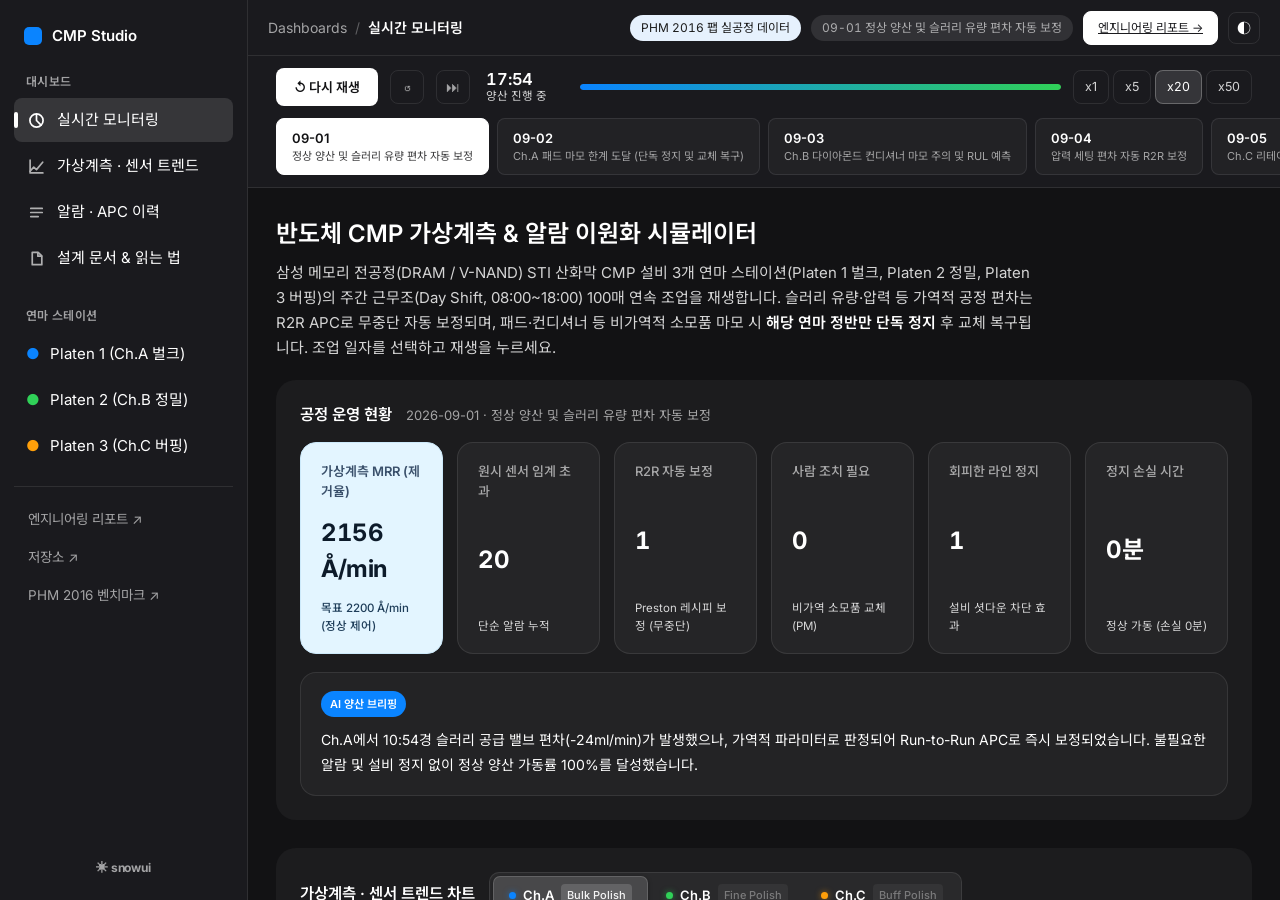
==== commit e1421cd0: "fix(domain): accurate STI 3-platen staging, day-shift operations, and authentic PHM 2016 real benchm" ====
--- a/docs/index.html
+++ b/docs/index.html
@@ -24,11 +24,11 @@
     <a class="rail-row" href="#s-about"><svg class="ri" viewBox="0 0 16 16" aria-hidden="true"><path d="M4 2.2h5.5L13 5.6v8.2H4z"/><path d="M9.3 2.4v3.4h3.4"/></svg>설계 문서 & 읽는 법</a>
   </nav>
 
-  <div class="rail-sec">전공정 챔버</div>
+  <div class="rail-sec">연마 스테이션</div>
   <nav class="rail-group">
-    <a class="rail-row" href="#s-chart" onclick="switchEqp(0)"><span style="color:#0a84ff">●</span>&nbsp; Ch.A (STI CMP)</a>
-    <a class="rail-row" href="#s-chart" onclick="switchEqp(1)"><span style="color:#30d158">●</span>&nbsp; Ch.B (W-Plug CMP)</a>
-    <a class="rail-row" href="#s-chart" onclick="switchEqp(2)"><span style="color:#ff9f0a">●</span>&nbsp; Ch.C (Cu CMP)</a>
+    <a class="rail-row" href="#s-chart" onclick="switchEqp(0)"><span style="color:#0a84ff">●</span>&nbsp; Platen 1 (Ch.A 벌크)</a>
+    <a class="rail-row" href="#s-chart" onclick="switchEqp(1)"><span style="color:#30d158">●</span>&nbsp; Platen 2 (Ch.B 정밀)</a>
+    <a class="rail-row" href="#s-chart" onclick="switchEqp(2)"><span style="color:#ff9f0a">●</span>&nbsp; Platen 3 (Ch.C 버핑)</a>
   </nav>
 
   <nav class="rail-group rail-ext">
@@ -46,7 +46,7 @@
   <header class="topbar">
     <div class="crumb"><span>Dashboards</span><span class="sep">/</span><b id="crumb-cur">CMP Overview</b></div>
     <div class="topbar-r">
-      <span class="badge ghost" title="PHM 2016 Schema Physics-Informed Synthetic Data">PHM 2016 물리합성 데이터</span>
+      <span class="badge ok" title="IEEE PHM 2016 Data Challenge Production CMP Benchmark Dataset">PHM 2016 팹 실공정 데이터</span>
       <span class="badge ghost" id="daybadge">—</span>
       <a class="btn primary" href="project.html">엔지니어링 리포트 →</a>
       <button id="theme-btn" class="icon-btn" type="button" aria-label="테마 전환">◐</button>
@@ -68,9 +68,9 @@
   <div class="scroll">
     <div class="hero">
       <h1>반도체 CMP 가상계측 & 알람 이원화 시뮬레이터</h1>
-      <p class="sub">삼성 메모리 전공정(DRAM / V-NAND) 3개 챔버(Ch.A STI, Ch.B W-Plug, Ch.C Cu CMP)의 10시간 양산 조업을 재생합니다.
-      슬러리 유량·압력 등 가역적 편차는 R2R APC로 자동 보정되며, 패드·컨디셔너 등 비가역적 소모품 마모는 <b>해당 챔버만 단독 정지</b> 후 교체 복구됩니다.
-      날짜를 선택하고 재생을 누르세요.</p>
+      <p class="sub">삼성 메모리 전공정(DRAM / V-NAND) STI 산화막 CMP 설비 3개 연마 스테이션(Platen 1 벌크, Platen 2 정밀, Platen 3 버핑)의 주간 근무조(Day Shift, 08:00~18:00) 100매 연속 조업을 재생합니다.
+      슬러리 유량·압력 등 가역적 공정 편차는 R2R APC로 무중단 자동 보정되며, 패드·컨디셔너 등 비가역적 소모품 마모 시 <b>해당 연마 정반만 단독 정지</b> 후 교체 복구됩니다.
+      조업 일자를 선택하고 재생을 누르세요.</p>
     </div>
 
     <main>
@@ -102,7 +102,7 @@
         <!-- 차트 아래에 배치된 실제 반도체 CMP 공정 구조도 & 물리 거동 트윈 -->
         <div class="cmp-schematic-wrap">
           <div class="cmp-schematic-head">
-            <h3>⚙️ 반도체 CMP 연마 챔버 물리 거동 단면도 (<span id="twin-ch-name">Ch.A — STI Bulk</span>)</h3>
+            <h3>⚙️ 반도체 CMP 연마 챔버 물리 거동 단면도 (<span id="twin-ch-name">Platen 1 (Ch.A) — Bulk Polish</span>)</h3>
             <div id="twin-status-badge"><span class="badge ok">🟢 정상 가동 중 (RUNNING)</span></div>
           </div>
 
@@ -285,11 +285,11 @@
           <tr><td><b>폴리싱 패드 수명 한계 (홈 깊이 400μm 미달) · 다이아몬드 컨디셔너 마모</b></td><td class="bad">사람 개입 알람 (해당 챔버 단독 정지)</td></tr>
         </table>
 
-        <h3 class="sub-h">해당 챔버만 정지되고, 나머지 챔버와 시간은 계속 흐릅니다</h3>
-        <p class="para">예를 들어 <b>9월 2일</b> 시나리오에서 Ch.A의 폴리싱 패드 홈 깊이가 임계선(400μm)에 도달하면,
-        <b>Ch.A만 즉시 정지(RPM 0, 압력 0, 가공 중단)</b>되고 Ch.B와 Ch.C는 정상적으로 웨이퍼를 가공합니다.
+        <h3 class="sub-h">해당 연마 정반(Platen)만 정지되고, 나머지 정반과 조업 시간은 계속 흐릅니다</h3>
+        <p class="para">예를 들어 <b>9월 2일</b> 시나리오에서 Platen 1(Ch.A)의 폴리싱 패드 홈 깊이가 임계선(400μm)에 도달하면,
+        <b>Platen 1만 즉시 정지(RPM 0, 압력 0, 가공 중단)</b>되고 Platen 2와 Platen 3은 정상적으로 웨이퍼를 가공합니다.
         실제 반도체 팹과 동일하게 조업 시간은 계속 흐르며, 작업자가 결정을 미룰수록 <b>정지 손실 시간(Downtime Loss)</b>이 분 단위로 누적됩니다.
-        상단에 나타나는 <b>[소모품(패드) 교체 완료 · 재가동]</b> 버튼을 누르면 패드가 신품(1200μm)으로 교체되고 Ch.A가 즉시 양산에 복귀합니다.</p>
+        상단에 나타나는 <b>[소모품(패드) 교체 완료 · 재가동]</b> 버튼을 누르면 패드가 신품(1200μm)으로 교체되고 Platen 1이 즉시 양산에 복귀합니다.</p>
 
         <h3 class="sub-h">소모품 잔여수명(RUL) 추정</h3>
         <p class="para">패드 잔여 홈 깊이 및 컨디셔너 가동 시간의 열화 궤적을 분석하여 교체 임계점까지 남은 웨이퍼 매수와 95% 신뢰구간([CI_low, CI_high])을 실시간 제공합니다.
@@ -299,7 +299,7 @@
     </main>
 
     <footer class="ftr">
-      데이터 스키마: PHM 2016 Data Challenge (CMP Benchmark) · 삼성전자 메모리 전공정 CMP 양산 설비 모사 ·
+      데이터: IEEE PHM 2016 Data Challenge (실제 팹 CMP 공정 벤치마크 데이터셋) · 삼성전자 메모리 전공정 STI CMP 설비 아키텍처 ·
       가상계측 모델: Advanced MLP (Val R² 0.9710) · <a class="inline-link" href="https://github.com/jiu7021/CMP" target="_blank">GitHub Repository</a>
     </footer>
   </div>
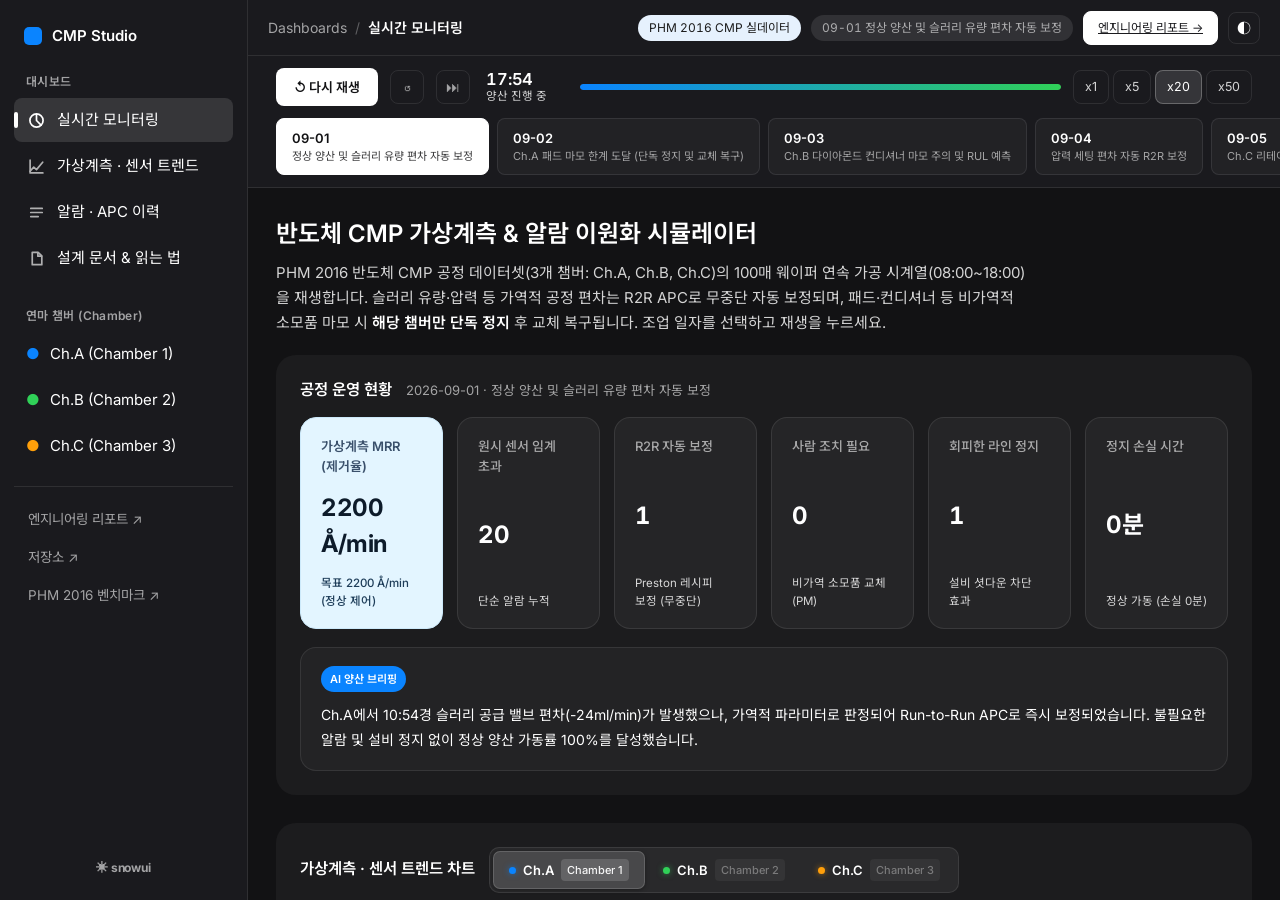
==== commit 71b152e4: "fix(typography): apply word-break keep-all to prevent awkward Korean linebreaks and ground in authen" ====
--- a/docs/index.html
+++ b/docs/index.html
@@ -24,11 +24,11 @@
     <a class="rail-row" href="#s-about"><svg class="ri" viewBox="0 0 16 16" aria-hidden="true"><path d="M4 2.2h5.5L13 5.6v8.2H4z"/><path d="M9.3 2.4v3.4h3.4"/></svg>설계 문서 & 읽는 법</a>
   </nav>
 
-  <div class="rail-sec">연마 스테이션</div>
+  <div class="rail-sec">연마 챔버 (Chamber)</div>
   <nav class="rail-group">
-    <a class="rail-row" href="#s-chart" onclick="switchEqp(0)"><span style="color:#0a84ff">●</span>&nbsp; Platen 1 (Ch.A 벌크)</a>
-    <a class="rail-row" href="#s-chart" onclick="switchEqp(1)"><span style="color:#30d158">●</span>&nbsp; Platen 2 (Ch.B 정밀)</a>
-    <a class="rail-row" href="#s-chart" onclick="switchEqp(2)"><span style="color:#ff9f0a">●</span>&nbsp; Platen 3 (Ch.C 버핑)</a>
+    <a class="rail-row" href="#s-chart" onclick="switchEqp(0)"><span style="color:#0a84ff">●</span>&nbsp; Ch.A (Chamber 1)</a>
+    <a class="rail-row" href="#s-chart" onclick="switchEqp(1)"><span style="color:#30d158">●</span>&nbsp; Ch.B (Chamber 2)</a>
+    <a class="rail-row" href="#s-chart" onclick="switchEqp(2)"><span style="color:#ff9f0a">●</span>&nbsp; Ch.C (Chamber 3)</a>
   </nav>
 
   <nav class="rail-group rail-ext">
@@ -46,7 +46,7 @@
   <header class="topbar">
     <div class="crumb"><span>Dashboards</span><span class="sep">/</span><b id="crumb-cur">CMP Overview</b></div>
     <div class="topbar-r">
-      <span class="badge ok" title="IEEE PHM 2016 Data Challenge Production CMP Benchmark Dataset">PHM 2016 팹 실공정 데이터</span>
+      <span class="badge ok" title="IEEE PHM 2016 Data Challenge CMP Dataset">PHM 2016 CMP 실데이터</span>
       <span class="badge ghost" id="daybadge">—</span>
       <a class="btn primary" href="project.html">엔지니어링 리포트 →</a>
       <button id="theme-btn" class="icon-btn" type="button" aria-label="테마 전환">◐</button>
@@ -68,8 +68,8 @@
   <div class="scroll">
     <div class="hero">
       <h1>반도체 CMP 가상계측 & 알람 이원화 시뮬레이터</h1>
-      <p class="sub">삼성 메모리 전공정(DRAM / V-NAND) STI 산화막 CMP 설비 3개 연마 스테이션(Platen 1 벌크, Platen 2 정밀, Platen 3 버핑)의 주간 근무조(Day Shift, 08:00~18:00) 100매 연속 조업을 재생합니다.
-      슬러리 유량·압력 등 가역적 공정 편차는 R2R APC로 무중단 자동 보정되며, 패드·컨디셔너 등 비가역적 소모품 마모 시 <b>해당 연마 정반만 단독 정지</b> 후 교체 복구됩니다.
+      <p class="sub">PHM 2016 반도체 CMP 공정 데이터셋(3개 챔버: Ch.A, Ch.B, Ch.C)의 100매 웨이퍼 연속 가공 시계열(08:00~18:00)을 재생합니다.
+      슬러리 유량·압력 등 가역적 공정 편차는 R2R APC로 무중단 자동 보정되며, 패드·컨디셔너 등 비가역적 소모품 마모 시 <b>해당 챔버만 단독 정지</b> 후 교체 복구됩니다.
       조업 일자를 선택하고 재생을 누르세요.</p>
     </div>
 
@@ -102,7 +102,7 @@
         <!-- 차트 아래에 배치된 실제 반도체 CMP 공정 구조도 & 물리 거동 트윈 -->
         <div class="cmp-schematic-wrap">
           <div class="cmp-schematic-head">
-            <h3>⚙️ 반도체 CMP 연마 챔버 물리 거동 단면도 (<span id="twin-ch-name">Platen 1 (Ch.A) — Bulk Polish</span>)</h3>
+            <h3>⚙️ 반도체 CMP 연마 챔버 물리 거동 단면도 (<span id="twin-ch-name">Ch.A (Chamber 1)</span>)</h3>
             <div id="twin-status-badge"><span class="badge ok">🟢 정상 가동 중 (RUNNING)</span></div>
           </div>
 
@@ -285,11 +285,11 @@
           <tr><td><b>폴리싱 패드 수명 한계 (홈 깊이 400μm 미달) · 다이아몬드 컨디셔너 마모</b></td><td class="bad">사람 개입 알람 (해당 챔버 단독 정지)</td></tr>
         </table>
 
-        <h3 class="sub-h">해당 연마 정반(Platen)만 정지되고, 나머지 정반과 조업 시간은 계속 흐릅니다</h3>
-        <p class="para">예를 들어 <b>9월 2일</b> 시나리오에서 Platen 1(Ch.A)의 폴리싱 패드 홈 깊이가 임계선(400μm)에 도달하면,
-        <b>Platen 1만 즉시 정지(RPM 0, 압력 0, 가공 중단)</b>되고 Platen 2와 Platen 3은 정상적으로 웨이퍼를 가공합니다.
-        실제 반도체 팹과 동일하게 조업 시간은 계속 흐르며, 작업자가 결정을 미룰수록 <b>정지 손실 시간(Downtime Loss)</b>이 분 단위로 누적됩니다.
-        상단에 나타나는 <b>[소모품(패드) 교체 완료 · 재가동]</b> 버튼을 누르면 패드가 신품(1200μm)으로 교체되고 Platen 1이 즉시 양산에 복귀합니다.</p>
+        <h3 class="sub-h">해당 챔버만 정지되고, 나머지 챔버와 조업 시간은 계속 흐릅니다</h3>
+        <p class="para">예를 들어 <b>9월 2일</b> 시나리오에서 Ch.A의 폴리싱 패드 홈 깊이가 임계선(400μm)에 도달하면,
+        <b>Ch.A만 즉시 정지(RPM 0, 압력 0, 가공 중단)</b>되고 Ch.B와 Ch.C는 정상적으로 웨이퍼를 가공합니다.
+        실제 팹 조업과 동일하게 시간은 계속 흐르며, 작업자가 결정을 미룰수록 <b>정지 손실 시간(Downtime Loss)</b>이 분 단위로 누적됩니다.
+        상단에 나타나는 <b>[소모품(패드) 교체 완료 · 재가동]</b> 버튼을 누르면 패드가 신품(1200μm)으로 교체되고 Ch.A가 즉시 양산에 복귀합니다.</p>
 
         <h3 class="sub-h">소모품 잔여수명(RUL) 추정</h3>
         <p class="para">패드 잔여 홈 깊이 및 컨디셔너 가동 시간의 열화 궤적을 분석하여 교체 임계점까지 남은 웨이퍼 매수와 95% 신뢰구간([CI_low, CI_high])을 실시간 제공합니다.
@@ -299,7 +299,7 @@
     </main>
 
     <footer class="ftr">
-      데이터: IEEE PHM 2016 Data Challenge (실제 팹 CMP 공정 벤치마크 데이터셋) · 삼성전자 메모리 전공정 STI CMP 설비 아키텍처 ·
+      데이터: IEEE PHM 2016 Data Challenge (반도체 CMP 공정 센서 및 실측 MRR 데이터셋) ·
       가상계측 모델: Advanced MLP (Val R² 0.9710) · <a class="inline-link" href="https://github.com/jiu7021/CMP" target="_blank">GitHub Repository</a>
     </footer>
   </div>
--- a/docs/snowui-shell.css
+++ b/docs/snowui-shell.css
@@ -61,10 +61,12 @@
   --ok:rgb(48,209,88);    --ok-fill:rgba(48,209,88,.14);
 }
 
-*{box-sizing:border-box}
-html,body{margin:0;padding:0;height:100%}
+*{box-sizing:border-box;word-break:keep-all;overflow-wrap:break-word}
+html,body{margin:0;padding:0;height:100%;word-break:keep-all;overflow-wrap:break-word}
 body{background:var(--surface-app);color:var(--ink);font-family:var(--font-sans);
-  font-size:14px;line-height:20px;letter-spacing:0;-webkit-font-smoothing:antialiased}
+  font-size:14px;line-height:20px;letter-spacing:0;-webkit-font-smoothing:antialiased;
+  word-break:keep-all;overflow-wrap:break-word}
+h1,h2,h3,h4,h5,h6,p,span,b,em,td,th{word-break:keep-all;overflow-wrap:break-word}
 h1,h2,h3{margin:0;font-weight:600}
 b{font-weight:600;color:var(--ink)}
 .tnum,.kpi-val,.kv,.cmp,.badge{font-variant-numeric:tabular-nums}
--- a/docs/style.css
+++ b/docs/style.css
@@ -10,6 +10,12 @@
   --min: rgb(255, 214, 10);
   --mrr-target: rgb(48, 209, 88);
   --mrr-pred: rgb(100, 210, 255);
+}
+
+/* ── 한국어 단어 줄바꿈 유지 ('있잔\n아' 같은 글자 잘림 방지) ──── */
+html, body, p, h1, h2, h3, h4, h5, h6, .sub, .para, .hint, .row, .brief-box, .kpi, table, td, th {
+  word-break: keep-all !important;
+  overflow-wrap: break-word !important;
 }
 
 /* ── Top Bar & Playback Controls ─────────────────── */
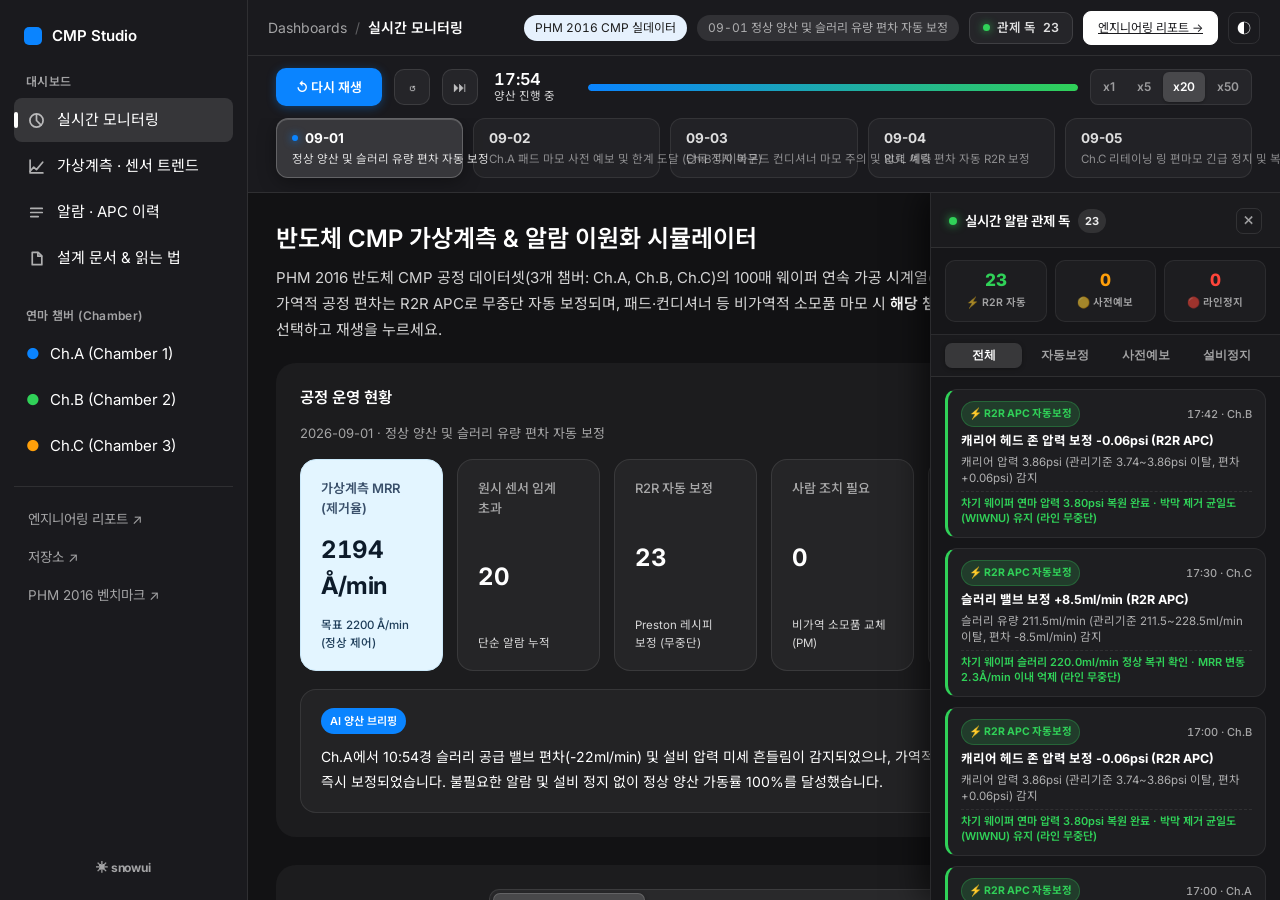
==== commit f195aa8b: "feat(alarm): implement data-driven SPC & RUL event engine and right-side live monitoring dock" ====
--- a/docs/index.html
+++ b/docs/index.html
@@ -48,6 +48,9 @@
     <div class="topbar-r">
       <span class="badge ok" title="IEEE PHM 2016 Data Challenge CMP Dataset">PHM 2016 CMP 실데이터</span>
       <span class="badge ghost" id="daybadge">—</span>
+      <button id="dock-toggle-top" class="btn dock-top-btn" title="실시간 알람 관제 독 열기/닫기">
+        <span class="dock-top-dot"></span>관제 독 <span id="dock-top-cnt">0</span>
+      </button>
       <a class="btn primary" href="project.html">엔지니어링 리포트 →</a>
       <button id="theme-btn" class="icon-btn" type="button" aria-label="테마 전환">◐</button>
     </div>
@@ -65,7 +68,8 @@
     <nav class="daybar" id="days"></nav>
   </div>
 
-  <div class="scroll">
+  <div class="col-body">
+    <div class="scroll">
     <div class="hero">
       <h1>반도체 CMP 가상계측 & 알람 이원화 시뮬레이터</h1>
       <p class="sub">PHM 2016 반도체 CMP 공정 데이터셋(3개 챔버: Ch.A, Ch.B, Ch.C)의 100매 웨이퍼 연속 가공 시계열(08:00~18:00)을 재생합니다.
@@ -261,7 +265,8 @@
           <nav id="logtabs" class="tabs sm">
             <button class="on" data-v="all">전체 이력 <span id="nall"></span></button>
             <button data-v="auto">⚡ 자동 보정 (APC) <span id="nauto"></span></button>
-            <button data-v="man">👤 사람 조치 (PM 필요) <span id="nman"></span></button>
+            <button data-v="warn">🟡 사전 예보 (PM) <span id="nwarn"></span></button>
+            <button data-v="man">🔴 사람 조치 (정지·PM) <span id="nman"></span></button>
           </nav></div>
         <div id="log"></div>
       </section>
@@ -302,9 +307,51 @@
       데이터: IEEE PHM 2016 Data Challenge (반도체 CMP 공정 센서 및 실측 MRR 데이터셋) ·
       가상계측 모델: Advanced MLP (Val R² 0.9710) · <a class="inline-link" href="https://github.com/jiu7021/CMP" target="_blank">GitHub Repository</a>
     </footer>
-  </div>
-</div>
-</div>
+  </div> <!-- /.scroll -->
+
+  <!-- 우측 실시간 알람 관제 독 (Live Alarm Monitoring Dock) -->
+  <aside class="alarm-dock" id="alarm-dock">
+    <div class="dock-head">
+      <div class="dock-title">
+        <span class="dock-live-pulse"></span>
+        <b>실시간 알람 관제 독</b>
+        <span class="dock-count-pill" id="dock-cnt">0</span>
+      </div>
+      <button class="dock-close-btn" id="dock-close-btn" title="관제 독 접기" aria-label="관제 독 접기">✕</button>
+    </div>
+
+    <!-- 실시간 3단계 HUD -->
+    <div class="dock-hud">
+      <div class="dock-hud-box auto" data-f="auto" title="R2R APC 무중단 자동보정">
+        <span class="dh-num" id="dh-auto">0</span>
+        <span class="dh-lbl">⚡ R2R 자동</span>
+      </div>
+      <div class="dock-hud-box warn" data-f="warn" title="RUL 소모품 사전예보 (PM 예약)">
+        <span class="dh-num" id="dh-warn">0</span>
+        <span class="dh-lbl">🟡 사전예보</span>
+      </div>
+      <div class="dock-hud-box crit" data-f="man" title="비가역적 마모 챔버 단독정지">
+        <span class="dh-num" id="dh-crit">0</span>
+        <span class="dh-lbl">🔴 라인정지</span>
+      </div>
+    </div>
+
+    <!-- 필터 탭 -->
+    <div class="dock-filter-bar">
+      <button class="dtab on" data-f="all">전체</button>
+      <button class="dtab" data-f="auto">자동보정</button>
+      <button class="dtab" data-f="warn">사전예보</button>
+      <button class="dtab" data-f="man">설비정지</button>
+    </div>
+
+    <!-- 실시간 스트리밍 카드 목록 -->
+    <div class="dock-body" id="dock-log">
+      <div class="dock-empty">재생을 시작하면 실시간 알람이 여기에 스트리밍됩니다.</div>
+    </div>
+  </aside>
+</div> <!-- /.col-body -->
+</div> <!-- /.col -->
+</div> <!-- /.shell -->
 
 <script src="data.js"></script>
 <script src="app.js"></script>
--- a/docs/snowui-shell.css
+++ b/docs/snowui-shell.css
@@ -109,7 +109,7 @@
 .scroll{flex:1;overflow-y:auto;min-height:0;position:relative}  /* offsetTop 기준을 이 컨테이너로 */
 .hero{max-width:1280px;margin:0 auto;padding:28px 28px 0}
 .hero h1{font-size:24px;line-height:36px}
-.sub{margin:8px 0 0;color:var(--ink-80);max-width:760px;font-size:15px;line-height:25px}
+.sub{margin:8px 0 0;color:var(--ink-80);max-width:none;width:100%;font-size:15px;line-height:26px}
 main{max-width:1280px;margin:0 auto;padding:20px 28px 48px;display:flex;flex-direction:column;gap:28px}
 .ftr{border-top:1px solid var(--line);padding:16px 28px;text-align:center;
   color:var(--ink-20);font-size:12px}
@@ -120,7 +120,7 @@
 .panel h2{font-size:15.5px;line-height:22px}
 .hint{color:var(--ink-40);font-size:13px;line-height:20px}
 .dim{color:var(--ink-40)}
-.para{margin:0 0 16px;font-size:14.5px;line-height:26px;max-width:74ch}
+.para{margin:0 0 16px;font-size:14.5px;line-height:26px;max-width:none;width:100%}
 .para:last-child{margin-bottom:0}
 .para.dim{color:var(--ink-40)}
 .fig{display:block;width:100%;max-width:900px;height:auto;margin:8px 0 16px;
@@ -166,24 +166,24 @@
   background:var(--ink-10);color:var(--ink);font-size:12px;font-weight:600;
   display:grid;place-items:center}
 .step b{display:block;font-size:14px;line-height:20px;margin-bottom:4px}
-.step p{margin:0;font-size:13px;line-height:21px;color:var(--ink-40);max-width:70ch}
+.step p{margin:0;font-size:13px;line-height:21px;color:var(--ink-40);max-width:none}
 
 /* 강조 블록 — 관점 전환·핵심 결론 */
 .turn{background:var(--fill-blue);color:var(--text-inverse);border-radius:var(--radius-16);padding:22px}
 .turn b{color:var(--text-inverse);font-size:14px}
-.turn p{margin:8px 0 14px;font-size:14px;line-height:24px;color:rgba(28,28,28,.75);max-width:74ch}
+.turn p{margin:8px 0 14px;font-size:14px;line-height:24px;color:rgba(28,28,28,.75);max-width:none}
 
 .cmp,.kv{border-collapse:collapse;font-size:13px;line-height:20px}
 .cmp{background:rgba(255,255,255,.55);border-radius:var(--radius-8);overflow:hidden}
 .cmp th,.cmp td{padding:8px 14px;text-align:left;color:var(--text-inverse)}
 .cmp th{font-weight:600;color:rgba(28,28,28,.5);font-size:12px}
 .cmp tr + tr td{border-top:1px solid rgba(28,28,28,.08)}
-.kv{width:100%;max-width:760px;margin:4px 0 14px}
+.kv{width:100%;max-width:none;margin:4px 0 14px}
 .kv td{padding:12px 0;font-size:14px;border-bottom:1px solid var(--line);vertical-align:top}
 .kv td:first-child{width:180px;color:var(--ink-40)}
 
 .limits{margin:0;padding-left:20px;display:flex;flex-direction:column;gap:10px}
-.limits li{font-size:14px;line-height:22px;color:var(--ink-40);max-width:74ch}
+.limits li{font-size:14px;line-height:22px;color:var(--ink-40);max-width:none}
 .limits li b{color:var(--ink)}
 
 @media (max-width:1100px){ .kpi-row{grid-template-columns:1fr} }
--- a/docs/style.css
+++ b/docs/style.css
@@ -16,6 +16,10 @@
 html, body, p, h1, h2, h3, h4, h5, h6, .sub, .para, .hint, .row, .brief-box, .kpi, table, td, th {
   word-break: keep-all !important;
   overflow-wrap: break-word !important;
+}
+.sub, .para, .hint, .brief-box p, .panel p {
+  max-width: none !important;
+  width: 100% !important;
 }
 
 /* ── Top Bar & Playback Controls ─────────────────── */
@@ -38,38 +42,52 @@
 }
 
 .play {
-  background: #ffffff;
-  color: #121214;
+  background: #0a84ff;
+  color: #ffffff;
   border: none;
-  padding: 9px 18px;
-  border-radius: var(--radius-8);
+  padding: 9px 20px;
+  border-radius: 10px;
   cursor: pointer;
   font: inherit;
   font-size: 13px;
   font-weight: 600;
   white-space: nowrap;
   transition: all var(--dur-fast) var(--ease);
-}
-.play:hover { opacity: 0.88; transform: translateY(-1px); }
+  box-shadow: 0 2px 10px rgba(10, 132, 255, 0.35);
+  display: inline-flex;
+  align-items: center;
+  gap: 7px;
+}
+.play:hover {
+  background: #0077ed;
+  box-shadow: 0 4px 16px rgba(10, 132, 255, 0.5);
+  transform: translateY(-1px);
+}
 .play.on {
-  background: var(--warn);
-  color: rgb(24, 24, 26);
+  background: #ff9f0a;
+  color: #121214;
+  box-shadow: 0 2px 10px rgba(255, 159, 10, 0.4);
 }
 
 .mini {
-  background: transparent;
-  border: 1px solid var(--line);
-  color: var(--ink-40);
-  width: 34px;
-  height: 34px;
-  border-radius: var(--radius-8);
+  background: rgba(255, 255, 255, 0.05);
+  border: 1px solid rgba(255, 255, 255, 0.1);
+  color: rgba(255, 255, 255, 0.7);
+  width: 36px;
+  height: 36px;
+  border-radius: 10px;
   cursor: pointer;
   font-size: 14px;
+  display: inline-flex;
+  align-items: center;
+  justify-content: center;
   transition: all var(--dur-fast) var(--ease);
 }
 .mini:hover {
-  color: var(--ink);
-  border-color: var(--ink-20);
+  background: rgba(255, 255, 255, 0.1);
+  border-color: rgba(255, 255, 255, 0.22);
+  color: #ffffff;
+  transform: translateY(-1px);
 }
 
 .clock {
@@ -97,85 +115,124 @@
 .track {
   flex: 1;
   min-width: 120px;
-  height: 6px;
-  background: rgba(255, 255, 255, 0.08);
+  height: 7px;
+  background: rgba(255, 255, 255, 0.07);
   border-radius: var(--radius-full);
   overflow: hidden;
+  box-shadow: inset 0 1px 2px rgba(0, 0, 0, 0.4);
 }
 .track i {
   display: block;
   height: 100%;
   width: 0;
   border-radius: var(--radius-full);
-  background: linear-gradient(90deg, #0a84ff, #30d158);
+  background: linear-gradient(90deg, #0a84ff 0%, #30d158 100%);
+  box-shadow: 0 0 8px rgba(48, 209, 88, 0.5);
   transition: width 0.12s linear;
 }
 
-.spd { display: flex; gap: 4px; }
+.spd {
+  display: inline-flex;
+  align-items: center;
+  background: rgba(255, 255, 255, 0.05);
+  border: 1px solid rgba(255, 255, 255, 0.08);
+  border-radius: 8px;
+  padding: 2px;
+  gap: 2px;
+}
 .spd button {
   background: transparent;
-  border: 1px solid var(--line);
-  color: var(--ink-80);
-  padding: 6px 11px;
-  border-radius: var(--radius-8);
+  border: none;
+  color: rgba(255, 255, 255, 0.55);
+  padding: 5px 10px;
+  border-radius: 6px;
   cursor: pointer;
   font: inherit;
-  font-size: 12.5px;
+  font-size: 12px;
+  font-weight: 600;
   transition: all var(--dur-fast) var(--ease);
 }
-.spd button:hover { color: var(--ink); }
+.spd button:hover {
+  color: #ffffff;
+  background: rgba(255, 255, 255, 0.06);
+}
 .spd button.on {
-  background: rgba(255, 255, 255, 0.12);
-  border-color: rgba(255, 255, 255, 0.25);
-  color: #fff;
-}
-
-/* ── Day / Scenario Selector ─────────────────────── */
+  background: rgba(255, 255, 255, 0.16);
+  color: #ffffff;
+  box-shadow: 0 1px 3px rgba(0, 0, 0, 0.3);
+}
+
+/* ── Day / Scenario Selector (사진 보낸 애들 디자인 개편) ─── */
 .daybar {
   display: flex;
-  gap: 8px;
+  gap: 10px;
   overflow-x: auto;
   max-width: 1280px;
   margin: 0 auto;
-  padding: 0 28px 12px;
+  padding: 0 28px 14px;
   scrollbar-width: none;
 }
 .daybar::-webkit-scrollbar { display: none; }
 .daybar button {
-  flex: 0 0 auto;
+  flex: 1 1 0;
+  min-width: 170px;
   display: flex;
   flex-direction: column;
   align-items: flex-start;
-  gap: 2px;
-  background: rgba(255, 255, 255, 0.035);
-  border: 1px solid var(--line);
-  color: var(--ink-80);
+  gap: 4px;
+  background: rgba(255, 255, 255, 0.04);
+  border: 1px solid rgba(255, 255, 255, 0.08);
+  color: rgba(255, 255, 255, 0.65);
   padding: 10px 15px;
-  border-radius: var(--radius-8);
+  border-radius: 12px;
   cursor: pointer;
   font: inherit;
   text-align: left;
-  transition: all var(--dur-fast) var(--ease);
-}
-.daybar button:hover { color: var(--ink); background: rgba(255, 255, 255, 0.06); }
-.daybar button.on, .daybar button.on b, .daybar button.on span {
-  color: #121214;
+  transition: all 0.18s cubic-bezier(0.4, 0, 0.2, 1);
+  position: relative;
+}
+.daybar button:hover {
+  color: #ffffff;
+  background: rgba(255, 255, 255, 0.07);
+  border-color: rgba(255, 255, 255, 0.15);
+  transform: translateY(-1px);
 }
 .daybar button.on {
-  background: #ffffff;
-  border-color: #ffffff;
-}
-.daybar button.on span { opacity: 0.82; }
+  background: rgba(255, 255, 255, 0.13) !important;
+  border: 1px solid rgba(255, 255, 255, 0.22) !important;
+  box-shadow: 0 4px 18px rgba(0, 0, 0, 0.35), inset 0 1px 0 rgba(255, 255, 255, 0.18);
+  color: #ffffff !important;
+}
 .daybar button b {
-  font-size: 13px;
-  font-weight: 600;
+  font-size: 13.5px;
+  font-weight: 700;
   line-height: 18px;
+  color: rgba(255, 255, 255, 0.85);
+  display: flex;
+  align-items: center;
+  gap: 7px;
+}
+.daybar button.on b {
+  color: #ffffff !important;
+}
+.daybar button.on b::before {
+  content: "";
+  width: 6px;
+  height: 6px;
+  border-radius: 50%;
+  background: #0a84ff;
+  box-shadow: 0 0 8px rgba(10, 132, 255, 0.9);
 }
 .daybar button span {
-  font-size: 11px;
-  opacity: 0.72;
-  line-height: 15px;
+  font-size: 11.5px;
+  opacity: 0.75;
+  line-height: 16px;
+  color: rgba(255, 255, 255, 0.65);
   white-space: nowrap;
+}
+.daybar button.on span {
+  opacity: 0.95;
+  color: rgba(255, 255, 255, 0.9) !important;
 }
 
 /* ── KPI Cards (Figma / ByeWind Style) ────────────── */
@@ -744,7 +801,312 @@
   stroke-linejoin: round;
   opacity: 0.65;
 }
-.rail-row.on svg.ri { opacity: 1; }
+/* ── 우측 실시간 알람 관제 독 (Live Alarm Monitoring Dock) ── */
+.col-body {
+  display: flex;
+  flex: 1;
+  min-height: 0;
+  position: relative;
+  overflow: hidden;
+}
+.col-body .scroll {
+  flex: 1;
+  min-width: 0;
+  overflow-y: auto;
+  position: relative;
+}
+
+.dock-top-btn {
+  display: inline-flex;
+  align-items: center;
+  gap: 7px;
+  padding: 6px 13px;
+  border-radius: 9px;
+  font-size: 12.5px;
+  font-weight: 600;
+  background: rgba(255, 255, 255, 0.05);
+  border: 1px solid rgba(255, 255, 255, 0.12);
+  color: rgba(255, 255, 255, 0.85);
+  cursor: pointer;
+  transition: all var(--dur-fast) var(--ease);
+}
+.dock-top-btn:hover {
+  background: rgba(255, 255, 255, 0.1);
+  border-color: rgba(255, 255, 255, 0.22);
+  color: #ffffff;
+}
+.dock-top-dot {
+  width: 7px;
+  height: 7px;
+  border-radius: 50%;
+  background: #30d158;
+  box-shadow: 0 0 8px rgba(48, 209, 88, 0.85);
+}
+
+.alarm-dock {
+  width: 350px;
+  flex: none;
+  border-left: 1px solid var(--line);
+  background: rgba(18, 18, 20, 0.82);
+  backdrop-filter: blur(24px);
+  -webkit-backdrop-filter: blur(24px);
+  display: flex;
+  flex-direction: column;
+  transition: width 0.28s cubic-bezier(0.4, 0, 0.2, 1), opacity 0.28s cubic-bezier(0.4, 0, 0.2, 1);
+  z-index: 20;
+  overflow: hidden;
+}
+.col-body.dock-closed .alarm-dock {
+  width: 0 !important;
+  border-left: none !important;
+  opacity: 0;
+  pointer-events: none;
+}
+
+.dock-head {
+  display: flex;
+  align-items: center;
+  justify-content: space-between;
+  padding: 15px 18px 13px;
+  border-bottom: 1px solid var(--line);
+  flex: none;
+  background: rgba(255, 255, 255, 0.02);
+}
+.dock-title {
+  display: flex;
+  align-items: center;
+  gap: 8px;
+  font-size: 13.5px;
+  font-weight: 700;
+  color: #ffffff;
+}
+.dock-live-pulse {
+  width: 8px;
+  height: 8px;
+  border-radius: 50%;
+  background: #30d158;
+  box-shadow: 0 0 10px rgba(48, 209, 88, 0.95);
+  animation: live-pulse-dot 1.8s infinite;
+}
+@keyframes live-pulse-dot {
+  0%, 100% { opacity: 1; transform: scale(1); }
+  50% { opacity: 0.35; transform: scale(0.8); }
+}
+.dock-count-pill {
+  font-size: 11px;
+  font-weight: 700;
+  padding: 2px 7px;
+  border-radius: var(--radius-full);
+  background: rgba(255, 255, 255, 0.1);
+  color: rgba(255, 255, 255, 0.9);
+}
+.dock-close-btn {
+  background: transparent;
+  border: 1px solid rgba(255, 255, 255, 0.1);
+  color: var(--ink-40);
+  width: 26px;
+  height: 26px;
+  border-radius: 7px;
+  cursor: pointer;
+  font-size: 12px;
+  display: grid;
+  place-items: center;
+  transition: all var(--dur-fast) var(--ease);
+}
+.dock-close-btn:hover {
+  color: #ffffff;
+  background: rgba(255, 255, 255, 0.09);
+  border-color: rgba(255, 255, 255, 0.2);
+}
+
+.dock-hud {
+  display: grid;
+  grid-template-columns: 1fr 1fr 1fr;
+  gap: 8px;
+  padding: 12px 14px;
+  border-bottom: 1px solid var(--line);
+  flex: none;
+}
+.dock-hud-box {
+  background: rgba(255, 255, 255, 0.03);
+  border: 1px solid rgba(255, 255, 255, 0.07);
+  border-radius: 10px;
+  padding: 8px 6px;
+  display: flex;
+  flex-direction: column;
+  align-items: center;
+  cursor: pointer;
+  transition: all 0.18s cubic-bezier(0.4, 0, 0.2, 1);
+}
+.dock-hud-box:hover {
+  background: rgba(255, 255, 255, 0.08);
+  border-color: rgba(255, 255, 255, 0.16);
+  transform: translateY(-1px);
+}
+.dh-num {
+  font-size: 17px;
+  font-weight: 800;
+  line-height: 22px;
+  font-variant-numeric: tabular-nums;
+}
+.dh-lbl {
+  font-size: 10.5px;
+  font-weight: 600;
+  color: var(--ink-40);
+  white-space: nowrap;
+  margin-top: 2px;
+}
+.dock-hud-box.auto .dh-num { color: var(--ok); }
+.dock-hud-box.warn .dh-num { color: var(--warn); }
+.dock-hud-box.crit .dh-num { color: var(--bad); }
+
+.dock-filter-bar {
+  display: flex;
+  gap: 4px;
+  padding: 8px 14px;
+  border-bottom: 1px solid var(--line);
+  flex: none;
+  background: rgba(255, 255, 255, 0.015);
+}
+.dtab {
+  flex: 1;
+  background: transparent;
+  border: none;
+  color: var(--ink-40);
+  font-size: 11.5px;
+  font-weight: 600;
+  padding: 5px 6px;
+  border-radius: 7px;
+  cursor: pointer;
+  transition: all 0.15s ease;
+  text-align: center;
+  white-space: nowrap;
+}
+.dtab:hover {
+  color: #ffffff;
+  background: rgba(255, 255, 255, 0.06);
+}
+.dtab.on {
+  color: #ffffff;
+  background: rgba(255, 255, 255, 0.13);
+  box-shadow: 0 1px 4px rgba(0, 0, 0, 0.3);
+}
+
+.dock-body {
+  flex: 1;
+  overflow-y: auto;
+  padding: 12px 14px;
+  display: flex;
+  flex-direction: column;
+  gap: 10px;
+  scrollbar-width: thin;
+}
+.dock-card {
+  background: rgba(255, 255, 255, 0.035);
+  border: 1px solid rgba(255, 255, 255, 0.07);
+  border-radius: 12px;
+  padding: 11px 13px;
+  display: flex;
+  flex-direction: column;
+  gap: 5px;
+  transition: all 0.18s ease;
+  animation: slide-in-card 0.25s ease-out;
+}
+@keyframes slide-in-card {
+  from { opacity: 0; transform: translateY(-8px); }
+  to { opacity: 1; transform: translateY(0); }
+}
+.dock-card:hover {
+  background: rgba(255, 255, 255, 0.065);
+  border-color: rgba(255, 255, 255, 0.14);
+  transform: translateY(-1px);
+}
+.dock-card.auto {
+  border-left: 3px solid var(--ok);
+}
+.dock-card.warn {
+  border-left: 3px solid var(--warn);
+  background: rgba(255, 159, 10, 0.05);
+}
+.dock-card.man {
+  border-left: 3px solid var(--bad);
+  background: rgba(255, 69, 58, 0.08);
+  box-shadow: 0 0 14px rgba(255, 69, 58, 0.15);
+}
+.dock-card-top {
+  display: flex;
+  align-items: center;
+  justify-content: space-between;
+  gap: 6px;
+}
+.dock-tag {
+  font-size: 10.5px;
+  font-weight: 700;
+  padding: 2px 7px;
+  border-radius: var(--radius-full);
+  white-space: nowrap;
+}
+.dock-tag.auto { background: rgba(52, 199, 89, 0.18); color: var(--ok); border: 1px solid rgba(52, 199, 89, 0.3); }
+.dock-tag.warn { background: rgba(255, 159, 10, 0.18); color: var(--warn); border: 1px solid rgba(255, 159, 10, 0.3); }
+.dock-tag.man { background: rgba(255, 69, 58, 0.18); color: var(--bad); border: 1px solid rgba(255, 69, 58, 0.3); }
+
+.dock-time {
+  font-size: 11px;
+  color: var(--ink-40);
+  font-variant-numeric: tabular-nums;
+  font-weight: 500;
+}
+.dock-card-title {
+  font-size: 12.5px;
+  font-weight: 700;
+  color: #ffffff;
+  line-height: 17px;
+}
+.dock-card-desc {
+  font-size: 11.5px;
+  color: rgba(255, 255, 255, 0.65);
+  line-height: 16px;
+}
+.dock-card-res {
+  font-size: 11px;
+  font-weight: 600;
+  color: var(--ok);
+  padding-top: 4px;
+  border-top: 1px dashed rgba(255, 255, 255, 0.08);
+  line-height: 15px;
+}
+.dock-card.warn .dock-card-res { color: var(--warn); }
+.dock-card.man .dock-card-res { color: var(--bad); }
+
+.dock-empty {
+  text-align: center;
+  padding: 45px 16px;
+  color: var(--ink-40);
+  font-size: 12.5px;
+  line-height: 20px;
+}
+
+.badge-tag.warn {
+  background: rgba(255, 159, 10, 0.18);
+  color: var(--warn);
+  border: 1px solid rgba(255, 159, 10, 0.35);
+}
+.pill.warn {
+  background: rgba(255, 159, 10, 0.15);
+  color: var(--warn);
+}
+
+@media(max-width: 1280px) {
+  .alarm-dock {
+    position: absolute;
+    right: 0;
+    top: 0;
+    bottom: 0;
+    z-index: 50;
+    box-shadow: -8px 0 30px rgba(0, 0, 0, 0.6);
+    background: #161619;
+  }
+}
 
 @media(max-width: 820px) {
   .daybar { padding: 0 16px 12px; }
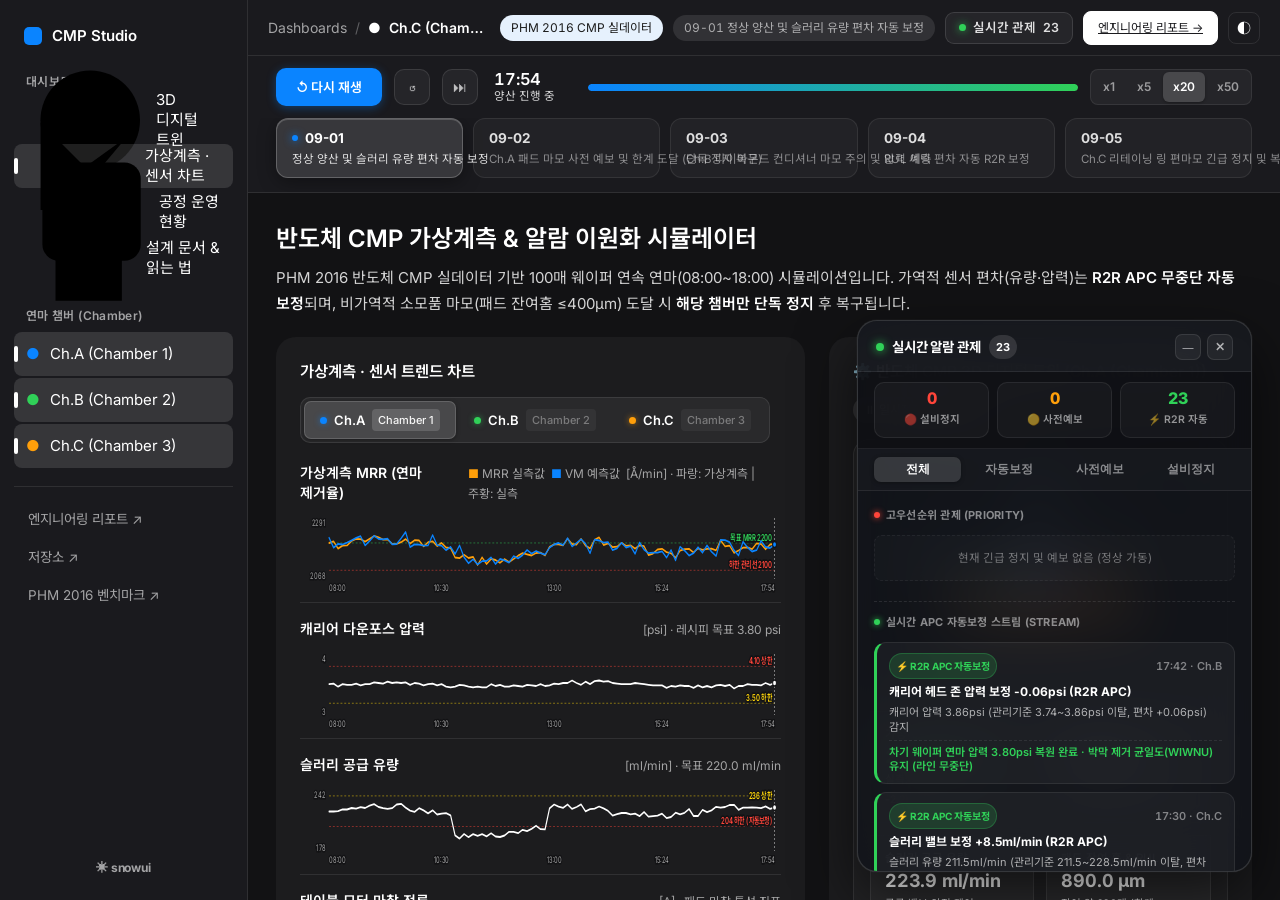
==== commit b8397882: "feat(ui): implement 2-column dashboard grid, 3D CMP digital twin, and Option 1 floating fab console" ====
--- a/docs/index.html
+++ b/docs/index.html
@@ -13,14 +13,15 @@
 <body>
 <div class="shell">
 
+<!-- 좌측 네비게이션 레일 -->
 <aside class="rail">
   <div class="rail-brand"><span class="rail-dot"></span><span>CMP Studio</span></div>
 
   <div class="rail-sec">대시보드</div>
   <nav class="rail-group">
-    <a class="rail-row on" href="#s-live"><svg class="ri" viewBox="0 0 16 16" aria-hidden="true"><circle cx="8" cy="8" r="6.2"/><path d="M8 8V2.2M8 8l4.3 4.3"/></svg>실시간 모니터링</a>
-    <a class="rail-row" href="#s-chart"><svg class="ri" viewBox="0 0 16 16" aria-hidden="true"><path d="M2 12.5l3.4-4 2.6 2.4L13.8 4"/><path d="M2 2v12h12"/></svg>가상계측 · 센서 트렌드</a>
-    <a class="rail-row" href="#s-log"><svg class="ri" viewBox="0 0 16 16" aria-hidden="true"><path d="M2.6 4.2h10.8M2.6 8h10.8M2.6 11.8h7"/></svg>알람 · APC 이력</a>
+    <a class="rail-row on" href="#s-twin"><svg class="ri" viewBox="0 0 16 16" aria-hidden="true"><circle cx="8" cy="8" r="6.2"/><path d="M8 8V2.2M8 8l4.3 4.3"/></svg>3D 디지털 트윈</a>
+    <a class="rail-row" href="#s-chart"><svg class="ri" viewBox="0 0 16 16" aria-hidden="true"><path d="M2 12.5l3.4-4 2.6 2.4L13.8 4"/><path d="M2 2v12h12"/></svg>가상계측 · 센서 차트</a>
+    <a class="rail-row" href="#s-live"><svg class="ri" viewBox="0 0 16 16" aria-hidden="true"><rect x="2" y="2" width="12" height="12" rx="2"/><path d="M2 7h12M7 2v12"/></svg>공정 운영 현황</a>
     <a class="rail-row" href="#s-about"><svg class="ri" viewBox="0 0 16 16" aria-hidden="true"><path d="M4 2.2h5.5L13 5.6v8.2H4z"/><path d="M9.3 2.4v3.4h3.4"/></svg>설계 문서 & 읽는 법</a>
   </nav>
 
@@ -42,14 +43,15 @@
   </div>
 </aside>
 
+<!-- 우측 메인 영역 -->
 <div class="col">
   <header class="topbar">
     <div class="crumb"><span>Dashboards</span><span class="sep">/</span><b id="crumb-cur">CMP Overview</b></div>
     <div class="topbar-r">
       <span class="badge ok" title="IEEE PHM 2016 Data Challenge CMP Dataset">PHM 2016 CMP 실데이터</span>
       <span class="badge ghost" id="daybadge">—</span>
-      <button id="dock-toggle-top" class="btn dock-top-btn" title="실시간 알람 관제 독 열기/닫기">
-        <span class="dock-top-dot"></span>관제 독 <span id="dock-top-cnt">0</span>
+      <button id="dock-toggle-top" class="btn dock-top-btn" title="실시간 알람 관제창 열기/닫기">
+        <span class="dock-top-dot"></span>실시간 관제 <span id="dock-top-cnt">0</span>
       </button>
       <a class="btn primary" href="project.html">엔지니어링 리포트 →</a>
       <button id="theme-btn" class="icon-btn" type="button" aria-label="테마 전환">◐</button>
@@ -68,238 +70,266 @@
     <nav class="daybar" id="days"></nav>
   </div>
 
-  <div class="col-body">
-    <div class="scroll">
+  <!-- 단일 부드러운 스크롤 영역 -->
+  <div class="scroll">
     <div class="hero">
       <h1>반도체 CMP 가상계측 & 알람 이원화 시뮬레이터</h1>
-      <p class="sub">PHM 2016 반도체 CMP 공정 데이터셋(3개 챔버: Ch.A, Ch.B, Ch.C)의 100매 웨이퍼 연속 가공 시계열(08:00~18:00)을 재생합니다.
-      슬러리 유량·압력 등 가역적 공정 편차는 R2R APC로 무중단 자동 보정되며, 패드·컨디셔너 등 비가역적 소모품 마모 시 <b>해당 챔버만 단독 정지</b> 후 교체 복구됩니다.
-      조업 일자를 선택하고 재생을 누르세요.</p>
-    </div>
-
-    <main>
-
-      <div id="hold" class="hold"></div>
-
-      <!-- 공정 현황 (KPI 카드 행) -->
-      <section class="panel" id="s-live">
-        <div class="panel-head"><h2>공정 운영 현황</h2><div class="hint" id="title"></div></div>
-        <div class="kpi-row" id="kpi"></div>
-        <div class="brief-box">
-          <span class="tag">AI 양산 브리핑</span>
-          <p id="brief"></p>
-        </div>
-      </section>
-
-      <!-- 가상계측 & 센서 트렌드 (그래프가 먼저 나옴!) -->
-      <section class="panel" id="s-chart">
-        <div class="panel-head">
-          <h2>가상계측 · 센서 트렌드 차트</h2>
-          <nav id="eqps" class="tabs sm"></nav>
-        </div>
-
-        <!-- 5종 SVG 실시간 센서 및 가상계측 차트 -->
-        <div id="charts"></div>
-        <p class="hint" style="margin-top:14px">세로선은 이상 감지 시점, 붉은 음영은 해당 챔버 단독 정지 구간입니다.
-        Y축 스케일은 실제 공정 제어 밴드(Process Window)에 맞춰 최적화되어 정지 후에도 파라미터 미세 거동이 1자로 뭉개지지 않습니다.</p>
-
-        <!-- 차트 아래에 배치된 실제 반도체 CMP 공정 구조도 & 물리 거동 트윈 -->
-        <div class="cmp-schematic-wrap">
-          <div class="cmp-schematic-head">
-            <h3>⚙️ 반도체 CMP 연마 챔버 물리 거동 단면도 (<span id="twin-ch-name">Ch.A (Chamber 1)</span>)</h3>
-            <div id="twin-status-badge"><span class="badge ok">🟢 정상 가동 중 (RUNNING)</span></div>
+      <p class="sub">PHM 2016 반도체 CMP 실데이터 기반 100매 웨이퍼 연속 연마(08:00~18:00) 시뮬레이션입니다.
+      가역적 센서 편차(유량·압력)는 <b>R2R APC 무중단 자동 보정</b>되며, 비가역적 소모품 마모(패드 잔여홈 ≤400μm) 도달 시 <b>해당 챔버만 단독 정지</b> 후 복구됩니다.</p>
+    </div>
+
+    <div id="hold" class="hold"></div>
+
+    <!-- 2열 멀티 패널 대시보드 그리드 (Mockup 1안 정합) -->
+    <main class="dashboard-grid">
+
+      <!-- 좌측 열: 차트 & KPI 운영 현황 -->
+      <div class="dash-col dash-col-left">
+        <!-- 가상계측 & 센서 트렌드 -->
+        <section class="panel" id="s-chart">
+          <div class="panel-head">
+            <h2>가상계측 · 센서 트렌드 차트</h2>
+            <nav id="eqps" class="tabs sm"></nav>
+          </div>
+          <div id="charts"></div>
+          <p class="hint" style="margin-top:12px">세로선은 이상 감지 시점, 붉은 음영은 해당 챔버 단독 정지 구간입니다.
+          공정 제어 밴드(Process Window) 스케일링으로 정지 중에도 신호 거동이 유지됩니다.</p>
+        </section>
+
+        <!-- 공정 운영 현황 & AI 양산 브리핑 -->
+        <section class="panel" id="s-live">
+          <div class="panel-head">
+            <h2>공정 운영 현황</h2>
+            <div class="hint" id="title"></div>
+          </div>
+          <div class="kpi-row" id="kpi"></div>
+          <div class="brief-box">
+            <span class="tag">AI 양산 브리핑</span>
+            <p id="brief"></p>
+          </div>
+        </section>
+      </div>
+
+      <!-- 우측 열: 3D 디지털 트윈 & 실시간 텔레메트리 게이지 -->
+      <div class="dash-col dash-col-right">
+        <section class="panel panel-twin" id="s-twin">
+          <div class="panel-head">
+            <h2>⚙️ 반도체 CMP 3D 디지털 트윈 (<span id="twin-ch-name">Ch.A</span>)</h2>
+            <div id="twin-status-badge"><span class="badge ok">🟢 정상 가동 중</span></div>
           </div>
 
           <div class="cmp-twin-card" id="cmp-twin-card">
-            <div class="cmp-twin-body">
-              <!-- 실제 반도체 CMP 설비 단면 구조도 (Carrier Head, 300mm Wafer, Retaining Ring, Slurry, Pad, Platen) -->
-              <div class="cmp-stage-view">
-                <svg id="cmp-svg-sim" viewBox="0 0 680 240" class="cmp-svg">
-                  <defs>
-                    <!-- Polyurethane Pad Textured Pattern -->
-                    <linearGradient id="pad-base-grad" x1="0%" y1="0%" x2="0%" y2="100%">
-                      <stop offset="0%" stop-color="#d4a373"/>
-                      <stop offset="50%" stop-color="#bc6c25"/>
-                      <stop offset="100%" stop-color="#8a4f1d"/>
-                    </linearGradient>
-                    <!-- Silicon Wafer Thin Film Gradient -->
-                    <linearGradient id="wafer-layer-grad" x1="0%" y1="0%" x2="100%" y2="0%">
-                      <stop offset="0%" stop-color="#48cae4"/>
-                      <stop offset="25%" stop-color="#0077b6"/>
-                      <stop offset="50%" stop-color="#90e0ef"/>
-                      <stop offset="75%" stop-color="#b5179e"/>
-                      <stop offset="100%" stop-color="#48cae4"/>
-                    </linearGradient>
-                    <!-- Slurry Fluid Drop Gradient -->
-                    <radialGradient id="slurry-fluid-grad" cx="50%" cy="50%" r="50%">
-                      <stop offset="0%" stop-color="#caf0f8"/>
-                      <stop offset="100%" stop-color="#00b4d8"/>
-                    </radialGradient>
-                  </defs>
-
-                  <!-- 1. Bottom Turntable Platen & Polyurethane Pad -->
-                  <g id="platen-assembly">
-                    <!-- Stainless Platen Base -->
-                    <rect x="60" y="195" width="560" height="24" rx="4" fill="#2c2c2e" stroke="#48484a" stroke-width="1.5"/>
-                    <rect x="290" y="219" width="100" height="15" fill="#1c1c1e"/>
-                    <!-- Polishing Pad (IC1000) -->
-                    <rect x="70" y="175" width="540" height="20" rx="2" fill="url(#pad-base-grad)" stroke="#dda15e" stroke-width="1"/>
-                    <!-- Pad Micro-Grooves cross-hatch lines -->
-                    <path d="M80,175 L80,183 M110,175 L110,183 M140,175 L140,183 M170,175 L170,183 M200,175 L200,183 M230,175 L230,183 M260,175 L260,183 M290,175 L290,183 M320,175 L320,183 M350,175 L350,183 M380,175 L380,183 M410,175 L410,183 M440,175 L440,183 M470,175 L470,183 M500,175 L500,183 M530,175 L530,183 M560,175 L560,183 M590,175 L590,183" stroke="rgba(0,0,0,0.3)" stroke-width="1.5"/>
-                    <!-- Platen Rotation Indicator Arrow -->
-                    <g id="platen-rotation-badge" class="spin-anim">
-                      <circle cx="220" cy="170" r="16" fill="rgba(0,0,0,0.4)" stroke="#dda15e" stroke-width="1"/>
-                      <path d="M213,170 A7,7 0 1,1 227,170 M227,165 L227,171 L221,171" fill="none" stroke="#dda15e" stroke-width="1.5" stroke-linecap="round"/>
-                    </g>
-                    <text x="340" y="210" fill="#a1a1a6" font-size="11" font-weight="600" text-anchor="middle">ROTATING PLATEN TABLE & IC1000 POLYURETHANE PAD</text>
+            <!-- 3D 아이소메트릭 연마 챔버 시각화 -->
+            <div class="cmp-3d-viewport">
+              <svg id="cmp-3d-sim" viewBox="0 0 540 370" class="cmp-3d-svg">
+                <defs>
+                  <radialGradient id="platen-grad" cx="50%" cy="50%" r="50%">
+                    <stop offset="0%" stop-color="#2e2e34"/>
+                    <stop offset="80%" stop-color="#1c1c20"/>
+                    <stop offset="100%" stop-color="#121215"/>
+                  </radialGradient>
+                  <radialGradient id="pad-grad" cx="45%" cy="40%" r="55%">
+                    <stop offset="0%" stop-color="#d4a373"/>
+                    <stop offset="65%" stop-color="#bc6c25"/>
+                    <stop offset="100%" stop-color="#783d0f"/>
+                  </radialGradient>
+                  <linearGradient id="platen-side-grad" x1="0%" y1="0%" x2="0%" y2="100%">
+                    <stop offset="0%" stop-color="#3e3e46"/>
+                    <stop offset="50%" stop-color="#25252b"/>
+                    <stop offset="100%" stop-color="#141418"/>
+                  </linearGradient>
+                  <linearGradient id="metal-col-grad" x1="0%" y1="0%" x2="100%" y2="0%">
+                    <stop offset="0%" stop-color="#2c2c32"/>
+                    <stop offset="35%" stop-color="#4e4e58"/>
+                    <stop offset="70%" stop-color="#34343c"/>
+                    <stop offset="100%" stop-color="#1e1e24"/>
+                  </linearGradient>
+                  <linearGradient id="wafer-sheen-grad" x1="0%" y1="0%" x2="100%" y2="0%">
+                    <stop offset="0%" stop-color="#00b4d8"/>
+                    <stop offset="35%" stop-color="#90e0ef"/>
+                    <stop offset="70%" stop-color="#7209b7"/>
+                    <stop offset="100%" stop-color="#0077b6"/>
+                  </linearGradient>
+                  <radialGradient id="slurry-drop-grad" cx="50%" cy="50%" r="50%">
+                    <stop offset="0%" stop-color="#e0f7fa"/>
+                    <stop offset="60%" stop-color="#00e5ff"/>
+                    <stop offset="100%" stop-color="#0097a7"/>
+                  </radialGradient>
+                </defs>
+
+                <!-- 하부 섀도우 -->
+                <ellipse cx="270" cy="280" rx="210" ry="72" fill="rgba(0,0,0,0.65)" filter="blur(10px)"/>
+
+                <!-- 1. 플래튼 원통 측면 압출 -->
+                <path d="M75,235 C75,278 465,278 465,235 L465,260 C465,303 75,303 75,260 Z" fill="url(#platen-side-grad)" stroke="#3a3a42" stroke-width="1.2"/>
+
+                <!-- 2. 플래튼 상부 림 -->
+                <ellipse cx="270" cy="235" rx="195" ry="68" fill="url(#platen-grad)" stroke="#4e4e58" stroke-width="2"/>
+
+                <!-- 3. IC1000 폴리우레탄 패드 -->
+                <ellipse cx="270" cy="232" rx="180" ry="60" fill="url(#pad-grad)" stroke="#92400e" stroke-width="1.5"/>
+
+                <!-- 패드 동심원 미세 그루브 -->
+                <ellipse cx="270" cy="232" rx="160" ry="53" fill="none" stroke="rgba(0,0,0,0.28)" stroke-width="1.5"/>
+                <ellipse cx="270" cy="232" rx="135" ry="45" fill="none" stroke="rgba(0,0,0,0.28)" stroke-width="1.5"/>
+                <ellipse cx="270" cy="232" rx="105" ry="35" fill="none" stroke="rgba(0,0,0,0.28)" stroke-width="1.5"/>
+                <ellipse cx="270" cy="232" rx="75" ry="25" fill="none" stroke="rgba(0,0,0,0.28)" stroke-width="1.5"/>
+
+                <!-- 플래튼 회전 궤적 벡터 (Cyan Dashed Halo) -->
+                <ellipse cx="270" cy="232" rx="150" ry="50" fill="none" stroke="#00e5ff" stroke-width="2.5" stroke-dasharray="14 10" class="iso-spin-anim" opacity="0.85"/>
+
+                <!-- 플래튼 회전 콜아웃 -->
+                <g transform="translate(130, 240)">
+                  <circle cx="0" cy="0" r="14" fill="rgba(20,20,24,0.88)" stroke="#00e5ff" stroke-width="1.5"/>
+                  <path d="M-6,0 A6,6 0 1,1 6,0 M6,-4 L6,0 L2,0" fill="none" stroke="#00e5ff" stroke-width="1.8" stroke-linecap="round"/>
+                </g>
+
+                <!-- 4. 슬러리 공급 디스펜서 노즐 & 액적 드랍 -->
+                <g id="slurry-nozzle-arm">
+                  <path d="M40,110 L155,110 L165,160" fill="none" stroke="url(#metal-col-grad)" stroke-width="12" stroke-linecap="round" stroke-linejoin="round"/>
+                  <path d="M40,110 L155,110 L165,160" fill="none" stroke="#00b4d8" stroke-width="3" stroke-linecap="round" stroke-linejoin="round"/>
+                  <rect x="157" y="158" width="16" height="12" rx="3" fill="#00e5ff" stroke="#0077b6" stroke-width="1"/>
+                  <!-- 낙하 액적 -->
+                  <g class="iso-drip-anim" transform="translate(165, 172)">
+                    <ellipse cx="0" cy="0" rx="3.5" ry="5.5" fill="url(#slurry-drop-grad)"/>
                   </g>
-
-                  <!-- 2. Slurry Delivery Arm & Chemical Fluid Layer (Left) -->
-                  <g id="slurry-delivery-system">
-                    <!-- Delivery tube -->
-                    <path d="M90,30 L90,105 L150,125" fill="none" stroke="#0077b6" stroke-width="5" stroke-linecap="round"/>
-                    <circle cx="150" cy="125" r="5" fill="#00b4d8"/>
-                    <text x="90" y="22" fill="#00b4d8" font-size="10.5" font-weight="600">SLURRY DISPENSER</text>
-                    
-                    <!-- Dynamic Slurry Droplets (Animated when playing) -->
-                    <circle class="drip-anim-1" cx="150" cy="138" r="3.5" fill="url(#slurry-fluid-grad)"/>
-                    <circle class="drip-anim-2" cx="152" cy="150" r="2.8" fill="url(#slurry-fluid-grad)"/>
-                    <!-- Slurry film on pad -->
-                    <rect x="140" y="172" width="220" height="3" fill="#00b4d8" opacity="0.6"/>
+                  <!-- 패드 위 슬러리 박막 -->
+                  <ellipse cx="175" cy="236" rx="30" ry="10" fill="#00e5ff" opacity="0.35" filter="blur(1px)"/>
+                </g>
+
+                <!-- 5. 다이아몬드 컨디셔너 드레서 유닛 -->
+                <g id="conditioner-arm-assembly" class="iso-sweep-anim">
+                  <path d="M495,110 L395,140 L395,190" fill="none" stroke="url(#metal-col-grad)" stroke-width="14" stroke-linecap="round" stroke-linejoin="round"/>
+                  <path d="M495,110 L395,140 L395,190" fill="none" stroke="#ffd166" stroke-width="2.5" stroke-linecap="round" stroke-linejoin="round"/>
+                  <rect x="382" y="180" width="26" height="20" rx="4" fill="#2c2c32" stroke="#ffd166" stroke-width="1.5"/>
+                  <ellipse cx="395" cy="208" rx="28" ry="9" fill="#ffd166" stroke="#b58308" stroke-width="1.5"/>
+                  <ellipse cx="395" cy="207" rx="24" ry="7" fill="#b58308" opacity="0.6"/>
+                </g>
+
+                <!-- 6. 캐리어 로봇 헤드 & 300mm 웨이퍼 -->
+                <g id="carrier-head-group" class="iso-head-anim">
+                  <rect x="235" y="25" width="70" height="110" rx="10" fill="url(#metal-col-grad)" stroke="#52525c" stroke-width="2"/>
+                  <rect x="264" y="35" width="12" height="40" rx="3" fill="#00e5ff" opacity="0.8" filter="blur(0.5px)"/>
+                  <!-- 유압 피스톤 로드 -->
+                  <rect x="247" y="132" width="10" height="35" rx="2" fill="#71717a" stroke="#3f3f46" stroke-width="1"/>
+                  <rect x="283" y="132" width="10" height="35" rx="2" fill="#71717a" stroke="#3f3f46" stroke-width="1"/>
+                  <!-- 캐리어 척 몸체 -->
+                  <path d="M205,170 C205,188 335,188 335,170 L335,184 C335,202 205,202 205,184 Z" fill="#27272a" stroke="#52525c" stroke-width="1.5"/>
+                  <ellipse cx="270" cy="170" rx="65" ry="22" fill="url(#metal-col-grad)" stroke="#71717a" stroke-width="2"/>
+                  <!-- 리테이너 링 -->
+                  <ellipse cx="270" cy="186" rx="64" ry="21" fill="none" stroke="#e4e4e7" stroke-width="4"/>
+                  <!-- 300mm 실리콘 웨이퍼 -->
+                  <ellipse cx="270" cy="187" rx="58" ry="19" fill="url(#wafer-sheen-grad)" stroke="#00e5ff" stroke-width="1.5"/>
+                  <!-- 다운포스 압력 벡터 화살표 (Fz) -->
+                  <g stroke="#30d158" stroke-width="2.5" stroke-linecap="round" stroke-linejoin="round">
+                    <path d="M245,152 L245,164 M241,160 L245,165 L249,160"/>
+                    <path d="M270,152 L270,164 M266,160 L270,165 L274,160"/>
+                    <path d="M295,152 L295,164 M291,160 L295,165 L299,160"/>
                   </g>
-
-                  <!-- 3. Wafer Polishing Head / Carrier Assembly (Center-Right) -->
-                  <g id="carrier-assembly">
-                    <!-- Carrier Drive Shaft -->
-                    <rect x="335" y="10" width="30" height="60" rx="3" fill="#3a3a3c" stroke="#636366" stroke-width="1"/>
-                    <line x1="350" y1="20" x2="350" y2="60" stroke="#8e8e93" stroke-dasharray="3 3"/>
-                    
-                    <!-- Downforce Pressure Arrows (Fz) -->
-                    <path d="M320,45 L320,62 M316,58 L320,63 L324,58" stroke="#30d158" stroke-width="2" stroke-linecap="round"/>
-                    <path d="M350,45 L350,62 M346,58 L350,63 L354,58" stroke="#30d158" stroke-width="2" stroke-linecap="round"/>
-                    <path d="M380,45 L380,62 M376,58 L380,63 L384,58" stroke="#30d158" stroke-width="2" stroke-linecap="round"/>
-                    <text x="350" y="40" fill="#30d158" font-size="10" font-weight="700" text-anchor="middle">DOWNFORCE (P)</text>
-
-                    <!-- Carrier Head Main Body (Multi-Zone Air Bladder Housing) -->
-                    <rect x="250" y="70" width="200" height="85" rx="8" fill="#2c2c2e" stroke="#5a5a5e" stroke-width="2"/>
-                    <rect x="255" y="140" width="190" height="15" fill="#3a3a3c"/>
-                    
-                    <!-- Retaining Ring (Edge Ring preventing wafer slip) -->
-                    <rect x="250" y="155" width="12" height="19" rx="1" fill="#ff9f0a" stroke="#cca000" stroke-width="1"/>
-                    <rect x="438" y="155" width="12" height="19" rx="1" fill="#ff9f0a" stroke="#cca000" stroke-width="1"/>
-                    <text x="235" y="162" fill="#ff9f0a" font-size="9" font-weight="600" text-anchor="end">RETAINING RING</text>
-
-                    <!-- 300mm Silicon Wafer (Held Face-Down against Pad) -->
-                    <rect x="262" y="168" width="176" height="5.5" rx="1" fill="url(#wafer-layer-grad)"/>
-                    <text x="350" y="163" fill="#ffffff" font-size="10" font-weight="700" text-anchor="middle">300mm WAFER (FACE-DOWN)</text>
-
-                    <!-- Carrier Rotation Indicator Arrow -->
-                    <g id="carrier-rotation-badge" class="spin-anim-rev">
-                      <circle cx="320" cy="105" r="14" fill="rgba(0,0,0,0.5)" stroke="#0a84ff" stroke-width="1"/>
-                      <path d="M314,105 A6,6 0 1,1 326,105 M326,101 L326,106 L321,106" fill="none" stroke="#0a84ff" stroke-width="1.5" stroke-linecap="round"/>
-                    </g>
-                    <text x="350" y="109" fill="#0a84ff" font-size="10.5" font-weight="600">CARRIER HEAD</text>
-                  </g>
-
-                  <!-- 4. Diamond Conditioner Dresser Unit (Far Right) -->
-                  <!-- Vertical Fixed Pivot Post at X=560 -->
-                  <rect x="560" y="30" width="10" height="155" rx="3" fill="#2c2c2e" stroke="#48484a" stroke-width="1.5"/>
-                  <circle cx="565" cy="65" r="7" fill="#636366" stroke="#8e8e93" stroke-width="1"/>
-                  <text x="565" y="22" fill="#ffd60a" font-size="10" font-weight="700" text-anchor="middle">DIAMOND DRESSER</text>
-                  <text x="565" y="198" fill="#8e8e93" font-size="8.5" text-anchor="middle">PIVOT POST</text>
-
-                  <!-- Moving Sweeper Arm & Conditioning Disc (sweeps strictly along pad surface Y=175) -->
-                  <g id="conditioner-unit" class="sweep-anim">
-                    <!-- Cantilever Arm -->
-                    <path d="M565,65 L495,65 L495,158" fill="none" stroke="#8e8e93" stroke-width="5" stroke-linecap="round" stroke-linejoin="round"/>
-                    <!-- Disc Drive Spindle -->
-                    <rect x="491" y="145" width="8" height="15" rx="1" fill="#636366"/>
-                    <!-- Conditioner Disc Head Body -->
-                    <rect x="472" y="158" width="46" height="13" rx="2" fill="#3a3a3c" stroke="#ffd60a" stroke-width="1.2"/>
-                    <!-- Diamond Grit Abrasive Layer (Sits strictly on pad top surface Y=171~175) -->
-                    <rect x="474" y="171" width="42" height="4" rx="1" fill="#ffd60a" stroke="#cca000" stroke-width="0.5"/>
-                    <text x="495" y="152" fill="#ffd60a" font-size="9" font-weight="600" text-anchor="middle">100 RPM</text>
-                  </g>
-
-                  <!-- 5. Halt Alert Overlay (Displayed only when halted) -->
-                  <g id="cmp-halt-overlay" opacity="0" style="transition: opacity 0.25s ease;">
-                    <rect x="50" y="20" width="580" height="195" rx="10" fill="rgba(255,69,58,0.22)" stroke="#ff453a" stroke-width="2"/>
-                    <rect x="190" y="90" width="300" height="52" rx="8" fill="rgba(20,20,22,0.94)" stroke="#ff453a" stroke-width="1.5"/>
-                    <text x="340" y="113" fill="#ff453a" font-size="14" font-weight="700" text-anchor="middle">⚠️ 챔버 단독 정지 (HALTED)</text>
-                    <text x="340" y="131" fill="rgba(255,255,255,0.85)" font-size="11.5" text-anchor="middle">헤드 상승(Head-Up) · 소모품(패드) 교체 필요</text>
-                  </g>
-                </svg>
+                </g>
+
+                <!-- 7. 홀로그래픽 실시간 텔레메트리 HUD 배지 -->
+                <!-- 압력 HUD -->
+                <g transform="translate(345, 125)">
+                  <line x1="-15" y1="35" x2="0" y2="0" stroke="#30d158" stroke-width="1.2" stroke-dasharray="2 2"/>
+                  <rect x="0" y="-12" width="138" height="24" rx="6" fill="rgba(18,18,22,0.92)" stroke="#30d158" stroke-width="1.2"/>
+                  <circle cx="10" cy="0" r="4" fill="#30d158"/>
+                  <text x="20" y="4" fill="#fff" font-size="10.5" font-weight="700">압력: <tspan id="hud-3d-press">3.80 psi</tspan></text>
+                </g>
+
+                <!-- 슬러리 유량 HUD -->
+                <g transform="translate(45, 170)">
+                  <line x1="120" y1="-10" x2="140" y2="10" stroke="#00e5ff" stroke-width="1.2" stroke-dasharray="2 2"/>
+                  <rect x="0" y="0" width="142" height="24" rx="6" fill="rgba(18,18,22,0.92)" stroke="#00e5ff" stroke-width="1.2"/>
+                  <circle cx="10" cy="12" r="4" fill="#00e5ff"/>
+                  <text x="20" y="16" fill="#fff" font-size="10.5" font-weight="700">유량: <tspan id="hud-3d-flow">220.0 ml/min</tspan></text>
+                </g>
+
+                <!-- 플래튼 회전수 HUD -->
+                <g transform="translate(55, 305)">
+                  <line x1="130" y1="-30" x2="90" y2="0" stroke="#00e5ff" stroke-width="1.2" stroke-dasharray="2 2"/>
+                  <rect x="0" y="0" width="132" height="24" rx="6" fill="rgba(18,18,22,0.92)" stroke="#4a4a52" stroke-width="1.2"/>
+                  <circle cx="10" cy="12" r="4" fill="#00e5ff"/>
+                  <text x="20" y="16" fill="#fff" font-size="10.5" font-weight="700">플래튼: <tspan id="hud-3d-rpm">92.0 RPM</tspan></text>
+                </g>
+
+                <!-- 다이아몬드 드레서 HUD -->
+                <g transform="translate(365, 275)">
+                  <line x1="30" y1="-45" x2="10" y2="0" stroke="#ffd166" stroke-width="1.2" stroke-dasharray="2 2"/>
+                  <rect x="0" y="0" width="145" height="24" rx="6" fill="rgba(18,18,22,0.92)" stroke="#ffd166" stroke-width="1.2"/>
+                  <circle cx="10" cy="12" r="4" fill="#ffd166"/>
+                  <text x="20" y="16" fill="#fff" font-size="10.5" font-weight="700">드레서: <tspan id="hud-3d-dresser">100.0 RPM</tspan></text>
+                </g>
+
+                <!-- 8. 단독 정지 비상 오버레이 -->
+                <g id="cmp-3d-halt-overlay" opacity="0" style="transition: opacity 0.3s ease;">
+                  <rect x="35" y="20" width="470" height="320" rx="14" fill="rgba(255,69,58,0.22)" stroke="#ff453a" stroke-width="2"/>
+                  <rect x="120" y="145" width="300" height="60" rx="10" fill="rgba(18,18,22,0.96)" stroke="#ff453a" stroke-width="2"/>
+                  <text x="270" y="172" fill="#ff453a" font-size="15" font-weight="800" text-anchor="middle">⚠️ 챔버 단독 정지 (HALTED)</text>
+                  <text x="270" y="192" fill="rgba(255,255,255,0.9)" font-size="12" font-weight="600" text-anchor="middle">헤드 상승(Head-Up) · 패드 교체 필요</text>
+                </g>
+              </svg>
+            </div>
+
+            <!-- 실시간 챔버 센서 4대 게이지 -->
+            <div class="cmp-gauges-grid">
+              <div class="gauge-card">
+                <div class="gauge-lab">가상계측 MRR (제거율)</div>
+                <div class="gauge-val ok" id="g-mrr">2,204 Å/min</div>
+                <div class="gauge-sub" id="g-mrr-err">실시간 가상계측 정상</div>
               </div>
-
-              <!-- Live Chamber Gauges -->
-              <div class="cmp-gauges-grid">
-                <div class="gauge-card">
-                  <div class="gauge-lab">가상계측 MRR (제거율)</div>
-                  <div class="gauge-val ok" id="g-mrr">2,204 Å/min</div>
-                  <div class="gauge-sub" id="g-mrr-err">실시간 가상계측 정상</div>
-                </div>
-                <div class="gauge-card">
-                  <div class="gauge-lab">캐리어 다운포스 압력</div>
-                  <div class="gauge-val" id="g-press">3.80 psi</div>
-                  <div class="gauge-sub">목표: 3.80 psi (R2R 연동)</div>
-                </div>
-                <div class="gauge-card">
-                  <div class="gauge-lab">슬러리 공급 유량</div>
-                  <div class="gauge-val" id="g-flow">220.0 ml/min</div>
-                  <div class="gauge-sub">공급 밸브 안정</div>
-                </div>
-                <div class="gauge-card">
-                  <div class="gauge-lab">패드 잔여 홈 & RUL</div>
-                  <div class="gauge-val warn" id="g-wear">980.0 μm</div>
-                  <div class="gauge-sub" id="g-rul">잔여 351매 (임계 400μm)</div>
-                </div>
+              <div class="gauge-card">
+                <div class="gauge-lab">캐리어 다운포스 압력</div>
+                <div class="gauge-val" id="g-press">3.80 psi</div>
+                <div class="gauge-sub">목표: 3.80 psi (R2R 연동)</div>
+              </div>
+              <div class="gauge-card">
+                <div class="gauge-lab">슬러리 공급 유량</div>
+                <div class="gauge-val" id="g-flow">220.0 ml/min</div>
+                <div class="gauge-sub">공급 밸브 안정 제어</div>
+              </div>
+              <div class="gauge-card">
+                <div class="gauge-lab">패드 잔여 홈 & RUL</div>
+                <div class="gauge-val warn" id="g-wear">980.0 μm</div>
+                <div class="gauge-sub" id="g-rul">잔여 351매 (임계 400μm)</div>
               </div>
             </div>
           </div>
-        </div>
-      </section>
-
-      <!-- 알람 & 조치 이력 (통합 뷰) -->
-      <section class="panel" id="s-log">
-        <div class="panel-head"><h2>알람 · 조치 종합 이력</h2>
-          <nav id="logtabs" class="tabs sm">
-            <button class="on" data-v="all">전체 이력 <span id="nall"></span></button>
-            <button data-v="auto">⚡ 자동 보정 (APC) <span id="nauto"></span></button>
-            <button data-v="warn">🟡 사전 예보 (PM) <span id="nwarn"></span></button>
-            <button data-v="man">🔴 사람 조치 (정지·PM) <span id="nman"></span></button>
-          </nav></div>
-        <div id="log"></div>
-      </section>
-
-      <!-- 이 화면 읽는 법 -->
-      <section class="panel" id="s-about">
-        <div class="panel-head"><h2>이 화면 읽는 법 — CMP 공정 운영 아키텍처</h2>
-          <div class="hint">자세한 공학적 수치와 한계는 <a class="inline-link" href="project.html">엔지니어링 리포트</a>에 정리되어 있습니다</div></div>
-
-        <h3 class="sub-h">가상계측(Virtual Metrology)이란 무엇인가</h3>
-        <p class="para">CMP(Chemical Mechanical Planarization)는 회전하는 폴리싱 패드와 슬러리(연마액) 화학 반응으로 웨이퍼 표면을 나노미터 수준으로 평탄화하는 전공정 핵심 공정입니다.
-        핵심 품질 지표는 <b>MRR(Material Removal Rate, 단위 시간당 연마 제거율)</b>입니다.
-        모든 웨이퍼를 물리 계측기(박막 두께 측정기)로 실측하면 팹 병목이 발생하므로,
-        설비 센서(다운포스 압력, 플래튼/헤드 회전수, 슬러리 유량, 모터 마찰전류, 패드 온도) 데이터를 학습한 <b>머신러닝 가상계측 모델(MLP/Ridge)</b>로 매 웨이퍼의 MRR을 실시간 추정합니다.</p>
-
-        <h3 class="sub-h">알람 이원화의 핵심: 가역적 이상 vs 비가역적 소모품 마모</h3>
-        <p class="para">기존 팹에서는 사소한 유량 흔들림이나 압력 드리프트에도 일괄 경보가 발생하여 오퍼레이터 피로도가 극심하고 불필요한 라인 정지가 발생했습니다.
-        본 시스템은 이상의 물리적 성격을 판별해 두 갈래로 분기합니다:</p>
-        <table class="kv">
-          <tr><td><b>슬러리 유량 편차 · 캐리어 압력 세팅 드리프트 · 회전속도 편차</b></td><td class="ok">R2R APC 자동 레시피 보정 (무중단)</td></tr>
-          <tr><td><b>폴리싱 패드 수명 한계 (홈 깊이 400μm 미달) · 다이아몬드 컨디셔너 마모</b></td><td class="bad">사람 개입 알람 (해당 챔버 단독 정지)</td></tr>
-        </table>
-
-        <h3 class="sub-h">해당 챔버만 정지되고, 나머지 챔버와 조업 시간은 계속 흐릅니다</h3>
-        <p class="para">예를 들어 <b>9월 2일</b> 시나리오에서 Ch.A의 폴리싱 패드 홈 깊이가 임계선(400μm)에 도달하면,
-        <b>Ch.A만 즉시 정지(RPM 0, 압력 0, 가공 중단)</b>되고 Ch.B와 Ch.C는 정상적으로 웨이퍼를 가공합니다.
-        실제 팹 조업과 동일하게 시간은 계속 흐르며, 작업자가 결정을 미룰수록 <b>정지 손실 시간(Downtime Loss)</b>이 분 단위로 누적됩니다.
-        상단에 나타나는 <b>[소모품(패드) 교체 완료 · 재가동]</b> 버튼을 누르면 패드가 신품(1200μm)으로 교체되고 Ch.A가 즉시 양산에 복귀합니다.</p>
-
-        <h3 class="sub-h">소모품 잔여수명(RUL) 추정</h3>
-        <p class="para">패드 잔여 홈 깊이 및 컨디셔너 가동 시간의 열화 궤적을 분석하여 교체 임계점까지 남은 웨이퍼 매수와 95% 신뢰구간([CI_low, CI_high])을 실시간 제공합니다.
-        위험 수준(CRIT) 이전 단계(MAJ)에서는 라인을 세우지 않고 차기 계획 정비(PM) 일정으로 자동 이관됩니다.</p>
-      </section>
+        </section>
+      </div>
+
+      <!-- 하단 전체 열: CMP 아키텍처 & 물리 거동 가이드 (3개 카드) -->
+      <div class="dash-col-full">
+        <section class="panel" id="s-about">
+          <div class="panel-head">
+            <h2>CMP 공정 운영 아키텍처 & 물리 거동 가이드</h2>
+            <div class="hint">상세 공학적 수치와 한계는 <a class="inline-link" href="project.html">엔지니어링 리포트</a>에 수록되어 있습니다</div>
+          </div>
+
+          <div class="about-grid">
+            <div class="about-card">
+              <div class="about-icon">🔬</div>
+              <h3>가상계측(Virtual Metrology) 원리</h3>
+              <p>CMP는 회전하는 패드와 슬러리 화학 반응으로 웨이퍼 표면을 나노 단위로 평탄화하는 전공정 핵심입니다.
+              웨이퍼 전수를 물리 계측하면 팹 병목이 발생하므로, 압력·회전수·유량·마찰전류 등 설비 센서를 학습한 <b>머신러닝 가상계측 모델(MLP)</b>로 매 웨이퍼의 연마 제거율(MRR)을 실시간 추정합니다.</p>
+            </div>
+
+            <div class="about-card">
+              <div class="about-icon">⚡</div>
+              <h3>알람 이원화: 가역적 편차 vs 소모품 마모</h3>
+              <p>사소한 유량 흔들림이나 압력 편차 등 가역적 이상은 <b>R2R APC(Run-to-Run)로 무중단 자동 보정</b>합니다.
+              반면 폴리싱 패드 잔여 홈(≤400μm) 도달이나 다이아몬드 컨디셔너 한계 등 비가역적 소모품 마모 발생 시에만 <b>해당 챔버를 단독 정지</b>시키고 교체 승인을 요청합니다.</p>
+            </div>
+
+            <div class="about-card">
+              <div class="about-icon">⏳</div>
+              <h3>챔버 단독 정지와 RUL 사전 예보</h3>
+              <p>패드 잔여 홈이 400~520μm 범위에 진입하면 라인을 세우지 않고 <b>차기 정기 PM(교대조)으로 교체를 사전 예약</b>합니다.
+              임계점(400μm) 도달 시 이상 챔버만 0 RPM으로 정지되며, 나머지 챔버는 100% 정상 가동을 유지하여 라인 전체 셧다운 손실을 차단합니다.</p>
+            </div>
+          </div>
+        </section>
+      </div>
 
     </main>
 
@@ -309,47 +339,71 @@
     </footer>
   </div> <!-- /.scroll -->
 
-  <!-- 우측 실시간 알람 관제 독 (Live Alarm Monitoring Dock) -->
-  <aside class="alarm-dock" id="alarm-dock">
-    <div class="dock-head">
-      <div class="dock-title">
-        <span class="dock-live-pulse"></span>
-        <b>실시간 알람 관제 독</b>
-        <span class="dock-count-pill" id="dock-cnt">0</span>
-      </div>
-      <button class="dock-close-btn" id="dock-close-btn" title="관제 독 접기" aria-label="관제 독 접기">✕</button>
-    </div>
-
-    <!-- 실시간 3단계 HUD -->
-    <div class="dock-hud">
-      <div class="dock-hud-box auto" data-f="auto" title="R2R APC 무중단 자동보정">
-        <span class="dh-num" id="dh-auto">0</span>
-        <span class="dh-lbl">⚡ R2R 자동</span>
-      </div>
-      <div class="dock-hud-box warn" data-f="warn" title="RUL 소모품 사전예보 (PM 예약)">
-        <span class="dh-num" id="dh-warn">0</span>
-        <span class="dh-lbl">🟡 사전예보</span>
-      </div>
-      <div class="dock-hud-box crit" data-f="man" title="비가역적 마모 챔버 단독정지">
-        <span class="dh-num" id="dh-crit">0</span>
-        <span class="dh-lbl">🔴 라인정지</span>
+  <!-- 옵션 1 플로팅 팹 알람 관제 콘솔 (Floating Fab Console Widget) -->
+  <aside class="fab-console" id="fab-console">
+    <div class="fc-head">
+      <div class="fc-title-group">
+        <span class="fc-pulse"></span>
+        <b class="fc-title">실시간 알람 관제</b>
+        <span class="fc-cnt-badge" id="fc-cnt">0</span>
+      </div>
+      <div class="fc-ctrl-group">
+        <button id="fab-min-btn" class="fc-ctrl-btn" title="최소화">—</button>
+        <button id="fab-close-btn" class="fc-ctrl-btn" title="닫기">✕</button>
+      </div>
+    </div>
+
+    <!-- 3단계 빠른 상태 요약 HUD -->
+    <div class="fc-hud">
+      <div class="fc-hud-box crit" data-f="man" title="비가역 마모 챔버 단독 정지">
+        <b class="fc-hud-num" id="fc-crit">0</b>
+        <span class="fc-hud-lbl">🔴 설비정지</span>
+      </div>
+      <div class="fc-hud-box warn" data-f="warn" title="RUL 소모품 사전예보 (PM 예약)">
+        <b class="fc-hud-num" id="fc-warn">0</b>
+        <span class="fc-hud-lbl">🟡 사전예보</span>
+      </div>
+      <div class="fc-hud-box auto" data-f="auto" title="R2R APC 무중단 자동 보정">
+        <b class="fc-hud-num" id="fc-auto">0</b>
+        <span class="fc-hud-lbl">⚡ R2R 자동</span>
       </div>
     </div>
 
     <!-- 필터 탭 -->
-    <div class="dock-filter-bar">
-      <button class="dtab on" data-f="all">전체</button>
-      <button class="dtab" data-f="auto">자동보정</button>
-      <button class="dtab" data-f="warn">사전예보</button>
-      <button class="dtab" data-f="man">설비정지</button>
-    </div>
-
-    <!-- 실시간 스트리밍 카드 목록 -->
-    <div class="dock-body" id="dock-log">
-      <div class="dock-empty">재생을 시작하면 실시간 알람이 여기에 스트리밍됩니다.</div>
+    <div class="fc-filter-bar">
+      <button class="fc-tab on" data-f="all">전체</button>
+      <button class="fc-tab" data-f="auto">자동보정</button>
+      <button class="fc-tab" data-f="warn">사전예보</button>
+      <button class="fc-tab" data-f="man">설비정지</button>
+    </div>
+
+    <!-- 알람 목록 본문 (고우선순위 상단 고정 + 하단 실시간 자동보정 스트림) -->
+    <div class="fc-body">
+      <div class="fc-sec-header">
+        <span class="fc-sec-dot crit"></span>
+        <span class="fc-sec-title">고우선순위 관제 (PRIORITY)</span>
+      </div>
+      <div id="console-pinned" class="fc-pinned-list">
+        <div class="fc-pinned-empty">현재 긴급 정지 및 예보 없음 (정상 가동)</div>
+      </div>
+
+      <div class="fc-sec-header fc-stream-header">
+        <span class="fc-sec-dot auto"></span>
+        <span class="fc-sec-title">실시간 APC 자동보정 스트림 (STREAM)</span>
+      </div>
+      <div id="console-feed" class="fc-feed-list">
+        <div class="fc-feed-empty">재생 시 실시간 자동 보정 내역이 수신됩니다.</div>
+      </div>
     </div>
   </aside>
-</div> <!-- /.col-body -->
+
+  <!-- 플로팅 런처 알약 배지 (콘솔 최소화 시 우측 하단에 표시) -->
+  <button class="fab-launcher" id="fab-launcher" title="실시간 알람 관제창 열기">
+    <span class="fab-launcher-dot"></span>
+    <span class="fab-launcher-title">실시간 관제</span>
+    <span class="fab-launcher-badge" id="fab-badge">정상 (0)</span>
+  </button>
+
 </div> <!-- /.col -->
 </div> <!-- /.shell -->
 
--- a/docs/style.css
+++ b/docs/style.css
@@ -524,298 +524,201 @@
   height: auto;
 }
 
-/* ── CMP 물리 거동 단면도 (Digital Twin Schematic) ───── */
-.cmp-schematic-wrap {
-  margin-top: 28px;
-  padding-top: 24px;
-  border-top: 1px solid var(--line);
-}
-.cmp-schematic-head {
-  display: flex;
-  justify-content: space-between;
-  align-items: center;
-  margin-bottom: 14px;
-}
-.cmp-schematic-head h3 {
-  font-size: 15px;
-  font-weight: 600;
-  display: flex;
-  align-items: center;
-  gap: 8px;
-}
-
+/* ── 2열 멀티 패널 대시보드 그리드 (Mockup Option 1) ─────── */
+.dashboard-grid {
+  display: grid;
+  grid-template-columns: minmax(0, 1.25fr) minmax(0, 1fr);
+  gap: 24px;
+  align-items: start;
+}
+@media (max-width: 1200px) {
+  .dashboard-grid {
+    grid-template-columns: 1fr;
+  }
+}
+.dash-col {
+  display: flex;
+  flex-direction: column;
+  gap: 24px;
+  min-width: 0;
+}
+.dash-col-full {
+  grid-column: 1 / -1;
+}
+
+/* ── 우측 열: 3D 디지털 트윈 패널 & 게이지 ───────────────── */
+.panel-twin {
+  display: flex;
+  flex-direction: column;
+}
 .cmp-twin-card {
   background: rgba(255, 255, 255, 0.03);
   border-radius: var(--radius-16);
-  padding: 20px;
+  padding: 16px;
   border: 1px solid var(--line);
 }
-.cmp-twin-body {
-  display: grid;
-  grid-template-columns: 1fr 280px;
-  gap: 20px;
-  align-items: center;
-}
-@media(max-width: 960px) {
-  .cmp-twin-body { grid-template-columns: 1fr; }
-}
-
-.cmp-stage-view {
-  background: #141416;
-  border-radius: var(--radius-12);
-  padding: 14px;
-  border: 1px solid var(--line);
+.cmp-3d-viewport {
   position: relative;
+  width: 100%;
+  background: radial-gradient(circle at 50% 45%, rgba(35, 38, 48, 0.6) 0%, rgba(14, 15, 18, 0.96) 100%);
+  border: 1px solid rgba(255, 255, 255, 0.08);
+  border-radius: 16px;
+  padding: 10px;
   overflow: hidden;
-}
-.cmp-svg {
+  box-shadow: inset 0 2px 14px rgba(0, 0, 0, 0.6);
+}
+.cmp-3d-svg {
   width: 100%;
   height: auto;
   display: block;
 }
 
-/* ── 구동 상태 제어 (재생 중에만 작동 / 멈추면 즉시 정지) */
-.spin-anim,
-.spin-anim-rev,
-.drip-anim-1,
-.drip-anim-2,
-.sweep-anim {
+/* 3D SVG 애니메이션 — 시뮬레이터 구동 중(.is-running)에만 동작 */
+.iso-spin-anim,
+.iso-drip-anim,
+.iso-sweep-anim,
+.iso-head-anim {
   animation-play-state: paused !important;
 }
 
-.is-running .spin-anim {
-  animation: spin-cw 2.8s linear infinite;
+.is-running .iso-spin-anim {
+  animation: iso-spin 3.5s linear infinite;
   animation-play-state: running !important;
-  transform-origin: 220px 170px;
-}
-.is-running .spin-anim-rev {
-  animation: spin-ccw 2.2s linear infinite;
+}
+@keyframes iso-spin {
+  from { stroke-dashoffset: 0; }
+  to { stroke-dashoffset: -300; }
+}
+
+.is-running .iso-drip-anim {
+  animation: iso-drop 1.1s cubic-bezier(0.4, 0, 0.8, 1) infinite;
   animation-play-state: running !important;
-  transform-origin: 320px 105px;
-}
-.is-running .drip-anim-1 {
-  animation: drip-drop 0.85s ease-in infinite;
+}
+@keyframes iso-drop {
+  0% { transform: translate(165px, 172px) translateY(0); opacity: 0; }
+  20% { opacity: 1; }
+  85% { transform: translate(165px, 172px) translateY(55px); opacity: 1; }
+  100% { transform: translate(165px, 172px) translateY(60px); opacity: 0; }
+}
+
+.is-running .iso-sweep-anim {
+  animation: iso-sweep 4s ease-in-out infinite alternate;
   animation-play-state: running !important;
-}
-.is-running .drip-anim-2 {
-  animation: drip-drop 0.85s ease-in 0.42s infinite;
+  transform-origin: 495px 110px;
+}
+@keyframes iso-sweep {
+  0% { transform: rotate(0deg); }
+  100% { transform: rotate(-5deg); }
+}
+
+.is-running .iso-head-anim {
+  animation: iso-head-pulse 2.2s ease-in-out infinite;
   animation-play-state: running !important;
 }
-.is-running .sweep-anim {
-  animation: sweep-arm 3.4s ease-in-out infinite alternate;
-  animation-play-state: running !important;
-}
-
-@keyframes spin-cw {
-  from { transform: rotate(0deg); }
-  to { transform: rotate(360deg); }
-}
-@keyframes spin-ccw {
-  from { transform: rotate(0deg); }
-  to { transform: rotate(-360deg); }
-}
-@keyframes drip-drop {
-  0% { transform: translateY(0); opacity: 1; }
-  80% { transform: translateY(18px); opacity: 0.7; }
-  100% { transform: translateY(24px); opacity: 0; }
-}
-@keyframes sweep-arm {
-  0% { transform: translateX(-22px); }
-  100% { transform: translateX(14px); }
-}
-
-/* 챔버 단독 정지 시 헤드 및 드레서 동시 상승(Head-Up & Retract) */
-.is-halted #carrier-assembly,
-.is-halted #conditioner-unit {
-  transform: translateY(-18px) !important;
-  transition: transform 0.35s cubic-bezier(0.4, 0, 0.2, 1);
-}
-#carrier-assembly,
-#conditioner-unit {
-  transition: transform 0.35s cubic-bezier(0.4, 0, 0.2, 1);
-}
-
+@keyframes iso-head-pulse {
+  0%, 100% { transform: translateY(0); }
+  50% { transform: translateY(3px); }
+}
+
+/* 챔버 단독 정지 시 헤드 상승(Head-Up & Retract) */
+.is-halted #carrier-head-group,
+.is-halted #conditioner-arm-assembly {
+  transform: translateY(-20px) !important;
+  transition: transform 0.4s cubic-bezier(0.4, 0, 0.2, 1);
+}
+#carrier-head-group,
+#conditioner-arm-assembly {
+  transition: transform 0.4s cubic-bezier(0.4, 0, 0.2, 1);
+}
+.cmp-twin-card.is-halted .cmp-3d-viewport {
+  border-color: rgba(255, 69, 58, 0.5);
+  box-shadow: inset 0 0 25px rgba(255, 69, 58, 0.2);
+}
+
+/* 실시간 센서 4대 텔레메트리 게이지 그리드 (2x2) */
 .cmp-gauges-grid {
-  display: flex;
-  flex-direction: column;
-  gap: 10px;
+  display: grid;
+  grid-template-columns: 1fr 1fr;
+  gap: 12px;
+  margin-top: 14px;
 }
 .gauge-card {
   background: rgba(255, 255, 255, 0.04);
-  border-radius: var(--radius-8);
-  padding: 11px 14px;
+  border-radius: var(--radius-12);
+  padding: 12px 14px;
   border: 1px solid var(--line);
+  transition: transform 0.15s ease, background 0.15s ease;
+}
+.gauge-card:hover {
+  background: rgba(255, 255, 255, 0.06);
+  transform: translateY(-1px);
 }
 .gauge-lab {
-  font-size: 11px;
+  font-size: 11.5px;
   color: var(--ink-40);
   font-weight: 500;
-  margin-bottom: 2px;
+  margin-bottom: 3px;
 }
 .gauge-val {
-  font-size: 17px;
+  font-size: 18px;
   font-weight: 700;
   color: var(--ink);
   font-variant-numeric: tabular-nums;
+  letter-spacing: -0.01em;
 }
 .gauge-sub {
   font-size: 10.5px;
   color: var(--ink-80);
-  margin-top: 2px;
+  margin-top: 3px;
 }
 .gauge-val.alert { color: var(--bad); }
 .gauge-val.ok { color: var(--ok); }
 .gauge-val.warn { color: var(--warn); }
 
-/* ── 조치 이력 통합 뷰 스타일 ────────────────────────── */
-.legend {
-  display: flex;
-  gap: 18px;
-  flex-wrap: wrap;
+/* ── 하단 열: CMP 아키텍처 & 물리 거동 가이드 (3개 카드) ── */
+.about-grid {
+  display: grid;
+  grid-template-columns: repeat(3, 1fr);
+  gap: 16px;
+  margin-top: 4px;
+}
+@media (max-width: 900px) {
+  .about-grid {
+    grid-template-columns: 1fr;
+  }
+}
+.about-card {
+  background: var(--surface-sunken);
+  border: 1px solid var(--line);
+  border-radius: var(--radius-16);
+  padding: 20px;
+  display: flex;
+  flex-direction: column;
+  gap: 8px;
+  transition: transform 0.2s ease, border-color 0.2s ease;
+}
+.about-card:hover {
+  transform: translateY(-2px);
+  border-color: rgba(255, 255, 255, 0.18);
+}
+.about-icon {
+  font-size: 24px;
+  margin-bottom: 2px;
+}
+.about-card h3 {
+  font-size: 14.5px;
+  font-weight: 700;
+  color: #ffffff;
+  margin: 0;
+}
+.about-card p {
   font-size: 13px;
+  line-height: 22px;
   color: var(--ink-80);
-  padding-bottom: 16px;
-  margin-bottom: 6px;
-  border-bottom: 1px solid var(--line);
-}
-.legend i {
-  display: inline-block;
-  width: 8px;
-  height: 8px;
-  border-radius: 50%;
-  margin-right: 6px;
-  vertical-align: middle;
-}
-.row {
-  display: grid;
-  grid-template-columns: auto 62px 1fr auto;
-  gap: 14px;
-  align-items: baseline;
-  padding: 16px 2px;
-  border-bottom: 1px solid var(--line);
-  font-size: 14px;
-}
-.row:last-child { border-bottom: none; }
-.led {
-  width: 9px;
-  height: 9px;
-  border-radius: 50%;
-  align-self: center;
-  box-shadow: 0 0 8px currentColor;
-}
-.led.CRIT { background: var(--bad); color: var(--bad); }
-.led.MAJ  { background: var(--warn); color: var(--warn); }
-.led.MIN  { background: var(--min); color: var(--min); }
-.led.INFO { background: var(--ok); color: var(--ok); }
-.tm {
-  color: var(--ink-80);
-  font-variant-numeric: tabular-nums;
-  font-size: 13px;
-}
-.row .t b { font-weight: 600; }
-.row .t i {
-  font-style: normal;
-  color: var(--ink-40);
-  font-size: 12.5px;
-  margin-left: 8px;
-}
-.row .t p {
-  margin: 6px 0 0;
-  color: var(--ink-80);
-  font-size: 13px;
-  line-height: 21px;
-}
-.row .r {
-  text-align: right;
-  font-size: 13px;
-  color: var(--ink-80);
-  white-space: nowrap;
-  line-height: 21px;
-}
-.pill {
-  display: inline-block;
-  padding: 2px 9px;
-  border-radius: var(--radius-full);
-  font-size: 11.5px;
-  font-weight: 600;
-}
-.pill.auto {
-  background: rgba(52, 199, 89, 0.16);
-  color: var(--ok);
-}
-.pill.man {
-  background: rgba(255, 69, 58, 0.16);
-  color: var(--bad);
-}
-
-.badge-tag {
-  display: inline-flex;
-  align-items: center;
-  gap: 4px;
-  padding: 2px 8px;
-  border-radius: var(--radius-full);
-  font-size: 11px;
-  font-weight: 700;
-  white-space: nowrap;
-}
-.badge-tag.auto {
-  background: rgba(52, 199, 89, 0.18);
-  color: var(--ok);
-  border: 1px solid rgba(52, 199, 89, 0.35);
-}
-.badge-tag.man {
-  background: rgba(255, 69, 58, 0.18);
-  color: var(--bad);
-  border: 1px solid rgba(255, 69, 58, 0.35);
-}
-
-.empty {
-  color: var(--ink-80);
-  font-size: 14px;
-  padding: 20px 2px;
   margin: 0;
 }
 
-.sub-h {
-  margin: 28px 0 10px;
-  font-size: 15px;
-  font-weight: 600;
-  color: var(--ink);
-  letter-spacing: 0;
-}
-.sub-h:first-of-type { margin-top: 4px; }
-.kv .ok { color: var(--ok); font-weight: 600; }
-.kv .bad { color: var(--bad); font-weight: 600; }
-
-svg.ri {
-  width: 17px;
-  height: 17px;
-  margin: 0 10px 0 2px;
-  flex: none;
-  background: none;
-  border-radius: 0;
-  stroke: currentColor;
-  fill: none;
-  stroke-width: 1.6;
-  stroke-linecap: round;
-  stroke-linejoin: round;
-  opacity: 0.65;
-}
-/* ── 우측 실시간 알람 관제 독 (Live Alarm Monitoring Dock) ── */
-.col-body {
-  display: flex;
-  flex: 1;
-  min-height: 0;
-  position: relative;
-  overflow: hidden;
-}
-.col-body .scroll {
-  flex: 1;
-  min-width: 0;
-  overflow-y: auto;
-  position: relative;
-}
-
+/* ── 상단바 관제 버튼 ────────────────────────────────────── */
 .dock-top-btn {
   display: inline-flex;
   align-items: center;
@@ -843,269 +746,381 @@
   box-shadow: 0 0 8px rgba(48, 209, 88, 0.85);
 }
 
-.alarm-dock {
-  width: 350px;
-  flex: none;
-  border-left: 1px solid var(--line);
-  background: rgba(18, 18, 20, 0.82);
-  backdrop-filter: blur(24px);
-  -webkit-backdrop-filter: blur(24px);
+/* ── 옵션 1 플로팅 팹 알람 관제 콘솔 (Floating Fab Console Widget) ── */
+.fab-console {
+  position: fixed;
+  right: 28px;
+  bottom: 28px;
+  width: 395px;
+  max-height: 560px;
+  background: rgba(18, 20, 26, 0.88);
+  backdrop-filter: blur(28px);
+  -webkit-backdrop-filter: blur(28px);
+  border: 1px solid rgba(255, 255, 255, 0.14);
+  border-radius: 20px;
+  box-shadow: 0 24px 60px rgba(0, 0, 0, 0.6), 0 0 1px rgba(255, 255, 255, 0.3);
   display: flex;
   flex-direction: column;
-  transition: width 0.28s cubic-bezier(0.4, 0, 0.2, 1), opacity 0.28s cubic-bezier(0.4, 0, 0.2, 1);
-  z-index: 20;
+  z-index: 999;
   overflow: hidden;
-}
-.col-body.dock-closed .alarm-dock {
-  width: 0 !important;
-  border-left: none !important;
+  transition: transform 0.3s cubic-bezier(0.16, 1, 0.3, 1), opacity 0.25s ease;
+  animation: fab-pop 0.35s cubic-bezier(0.16, 1, 0.3, 1);
+}
+@keyframes fab-pop {
+  from { transform: scale(0.92) translateY(20px); opacity: 0; }
+  to { transform: scale(1) translateY(0); opacity: 1; }
+}
+.fab-console.is-closed {
+  transform: scale(0.85) translateY(40px);
   opacity: 0;
   pointer-events: none;
 }
 
-.dock-head {
+/* 헤더 */
+.fc-head {
+  padding: 13px 18px 11px;
   display: flex;
   align-items: center;
   justify-content: space-between;
-  padding: 15px 18px 13px;
-  border-bottom: 1px solid var(--line);
-  flex: none;
+  border-bottom: 1px solid rgba(255, 255, 255, 0.08);
   background: rgba(255, 255, 255, 0.02);
 }
-.dock-title {
+.fc-title-group {
   display: flex;
   align-items: center;
   gap: 8px;
-  font-size: 13.5px;
-  font-weight: 700;
-  color: #ffffff;
-}
-.dock-live-pulse {
+}
+.fc-pulse {
   width: 8px;
   height: 8px;
   border-radius: 50%;
   background: #30d158;
-  box-shadow: 0 0 10px rgba(48, 209, 88, 0.95);
-  animation: live-pulse-dot 1.8s infinite;
-}
-@keyframes live-pulse-dot {
-  0%, 100% { opacity: 1; transform: scale(1); }
-  50% { opacity: 0.35; transform: scale(0.8); }
-}
-.dock-count-pill {
+  box-shadow: 0 0 10px #30d158;
+  animation: pulse-dot 1.8s infinite;
+}
+@keyframes pulse-dot {
+  0%, 100% { transform: scale(1); opacity: 1; }
+  50% { transform: scale(1.3); opacity: 0.6; }
+}
+.fc-title {
+  font-size: 13.5px;
+  font-weight: 700;
+  color: #ffffff;
+  letter-spacing: -0.01em;
+}
+.fc-cnt-badge {
+  background: rgba(255, 255, 255, 0.12);
+  color: #ffffff;
   font-size: 11px;
   font-weight: 700;
   padding: 2px 7px;
-  border-radius: var(--radius-full);
-  background: rgba(255, 255, 255, 0.1);
-  color: rgba(255, 255, 255, 0.9);
-}
-.dock-close-btn {
-  background: transparent;
-  border: 1px solid rgba(255, 255, 255, 0.1);
-  color: var(--ink-40);
+  border-radius: 999px;
+}
+.fc-ctrl-group {
+  display: flex;
+  align-items: center;
+  gap: 6px;
+}
+.fc-ctrl-btn {
   width: 26px;
   height: 26px;
   border-radius: 7px;
-  cursor: pointer;
-  font-size: 12px;
+  background: rgba(255, 255, 255, 0.06);
+  border: 1px solid rgba(255, 255, 255, 0.1);
+  color: rgba(255, 255, 255, 0.7);
+  cursor: pointer;
+  font-size: 11px;
+  display: flex;
+  align-items: center;
+  justify-content: center;
+  transition: all 0.15s ease;
+}
+.fc-ctrl-btn:hover {
+  background: rgba(255, 255, 255, 0.14);
+  color: #ffffff;
+}
+
+/* 3단계 빠른 HUD */
+.fc-hud {
   display: grid;
-  place-items: center;
-  transition: all var(--dur-fast) var(--ease);
-}
-.dock-close-btn:hover {
-  color: #ffffff;
-  background: rgba(255, 255, 255, 0.09);
-  border-color: rgba(255, 255, 255, 0.2);
-}
-
-.dock-hud {
-  display: grid;
-  grid-template-columns: 1fr 1fr 1fr;
+  grid-template-columns: repeat(3, 1fr);
   gap: 8px;
-  padding: 12px 14px;
-  border-bottom: 1px solid var(--line);
-  flex: none;
-}
-.dock-hud-box {
-  background: rgba(255, 255, 255, 0.03);
-  border: 1px solid rgba(255, 255, 255, 0.07);
+  padding: 10px 16px;
+  border-bottom: 1px solid rgba(255, 255, 255, 0.08);
+  background: rgba(0, 0, 0, 0.22);
+}
+.fc-hud-box {
+  background: rgba(255, 255, 255, 0.035);
+  border: 1px solid rgba(255, 255, 255, 0.08);
   border-radius: 10px;
-  padding: 8px 6px;
-  display: flex;
-  flex-direction: column;
-  align-items: center;
-  cursor: pointer;
-  transition: all 0.18s cubic-bezier(0.4, 0, 0.2, 1);
-}
-.dock-hud-box:hover {
+  padding: 7px 6px;
+  text-align: center;
+  cursor: pointer;
+  transition: all 0.15s ease;
+}
+.fc-hud-box:hover {
   background: rgba(255, 255, 255, 0.08);
-  border-color: rgba(255, 255, 255, 0.16);
   transform: translateY(-1px);
 }
-.dh-num {
-  font-size: 17px;
+.fc-hud-num {
+  display: block;
+  font-size: 16px;
   font-weight: 800;
-  line-height: 22px;
   font-variant-numeric: tabular-nums;
-}
-.dh-lbl {
+  line-height: 1.1;
+}
+.fc-hud-lbl {
+  display: block;
   font-size: 10.5px;
   font-weight: 600;
-  color: var(--ink-40);
-  white-space: nowrap;
+  color: rgba(255, 255, 255, 0.55);
   margin-top: 2px;
 }
-.dock-hud-box.auto .dh-num { color: var(--ok); }
-.dock-hud-box.warn .dh-num { color: var(--warn); }
-.dock-hud-box.crit .dh-num { color: var(--bad); }
-
-.dock-filter-bar {
+.fc-hud-box.crit .fc-hud-num { color: var(--bad); }
+.fc-hud-box.warn .fc-hud-num { color: var(--warn); }
+.fc-hud-box.auto .fc-hud-num { color: var(--ok); }
+
+/* 필터 탭 바 */
+.fc-filter-bar {
   display: flex;
   gap: 4px;
-  padding: 8px 14px;
-  border-bottom: 1px solid var(--line);
-  flex: none;
+  padding: 8px 16px;
+  border-bottom: 1px solid rgba(255, 255, 255, 0.08);
   background: rgba(255, 255, 255, 0.015);
 }
-.dtab {
+.fc-tab {
   flex: 1;
   background: transparent;
   border: none;
-  color: var(--ink-40);
+  color: rgba(255, 255, 255, 0.5);
   font-size: 11.5px;
   font-weight: 600;
-  padding: 5px 6px;
+  padding: 5px 4px;
   border-radius: 7px;
   cursor: pointer;
   transition: all 0.15s ease;
   text-align: center;
   white-space: nowrap;
 }
-.dtab:hover {
+.fc-tab:hover {
   color: #ffffff;
   background: rgba(255, 255, 255, 0.06);
 }
-.dtab.on {
-  color: #ffffff;
-  background: rgba(255, 255, 255, 0.13);
+.fc-tab.on {
+  color: #ffffff;
+  background: rgba(255, 255, 255, 0.14);
   box-shadow: 0 1px 4px rgba(0, 0, 0, 0.3);
 }
 
-.dock-body {
+/* 본문 목록 */
+.fc-body {
   flex: 1;
   overflow-y: auto;
-  padding: 12px 14px;
+  padding: 12px 16px 16px;
   display: flex;
   flex-direction: column;
   gap: 10px;
+  max-height: 380px;
   scrollbar-width: thin;
 }
-.dock-card {
-  background: rgba(255, 255, 255, 0.035);
-  border: 1px solid rgba(255, 255, 255, 0.07);
+.fc-sec-header {
+  display: flex;
+  align-items: center;
+  gap: 6px;
+  font-size: 11px;
+  font-weight: 700;
+  color: rgba(255, 255, 255, 0.5);
+  letter-spacing: 0.02em;
+  margin-top: 2px;
+}
+.fc-sec-dot {
+  width: 6px;
+  height: 6px;
+  border-radius: 50%;
+}
+.fc-sec-dot.crit { background: var(--bad); box-shadow: 0 0 6px var(--bad); }
+.fc-sec-dot.auto { background: var(--ok); box-shadow: 0 0 6px var(--ok); }
+.fc-stream-header {
+  margin-top: 10px;
+  padding-top: 10px;
+  border-top: 1px dashed rgba(255, 255, 255, 0.1);
+}
+
+/* 목록 섹션 */
+.fc-pinned-list, .fc-feed-list {
+  display: flex;
+  flex-direction: column;
+  gap: 8px;
+}
+.fc-pinned-empty, .fc-feed-empty {
+  font-size: 11.5px;
+  color: rgba(255, 255, 255, 0.4);
+  text-align: center;
+  padding: 12px 8px;
+  background: rgba(255, 255, 255, 0.02);
+  border-radius: 8px;
+  border: 1px dashed rgba(255, 255, 255, 0.06);
+}
+
+/* 콘솔 이벤트 카드 */
+.fc-card {
+  background: rgba(255, 255, 255, 0.04);
+  border: 1px solid rgba(255, 255, 255, 0.08);
   border-radius: 12px;
-  padding: 11px 13px;
+  padding: 10px 12px;
   display: flex;
   flex-direction: column;
   gap: 5px;
-  transition: all 0.18s ease;
-  animation: slide-in-card 0.25s ease-out;
-}
-@keyframes slide-in-card {
-  from { opacity: 0; transform: translateY(-8px); }
+  transition: all 0.16s ease;
+  animation: fc-slide-in 0.22s ease-out;
+}
+@keyframes fc-slide-in {
+  from { opacity: 0; transform: translateY(-6px); }
   to { opacity: 1; transform: translateY(0); }
 }
-.dock-card:hover {
-  background: rgba(255, 255, 255, 0.065);
-  border-color: rgba(255, 255, 255, 0.14);
+.fc-card:hover {
+  background: rgba(255, 255, 255, 0.07);
+  border-color: rgba(255, 255, 255, 0.16);
   transform: translateY(-1px);
 }
-.dock-card.auto {
+.fc-card.auto {
   border-left: 3px solid var(--ok);
 }
-.dock-card.warn {
+.fc-card.warn {
   border-left: 3px solid var(--warn);
-  background: rgba(255, 159, 10, 0.05);
-}
-.dock-card.man {
+  background: rgba(255, 159, 10, 0.06);
+}
+.fc-card.man {
   border-left: 3px solid var(--bad);
-  background: rgba(255, 69, 58, 0.08);
-  box-shadow: 0 0 14px rgba(255, 69, 58, 0.15);
-}
-.dock-card-top {
+  background: rgba(255, 69, 58, 0.1);
+  box-shadow: 0 0 16px rgba(255, 69, 58, 0.2);
+}
+.fc-card-top {
   display: flex;
   align-items: center;
   justify-content: space-between;
   gap: 6px;
 }
-.dock-tag {
-  font-size: 10.5px;
-  font-weight: 700;
-  padding: 2px 7px;
-  border-radius: var(--radius-full);
+.fc-card-tag {
+  font-size: 10px;
+  font-weight: 700;
+  padding: 2px 6px;
+  border-radius: 999px;
   white-space: nowrap;
 }
-.dock-tag.auto { background: rgba(52, 199, 89, 0.18); color: var(--ok); border: 1px solid rgba(52, 199, 89, 0.3); }
-.dock-tag.warn { background: rgba(255, 159, 10, 0.18); color: var(--warn); border: 1px solid rgba(255, 159, 10, 0.3); }
-.dock-tag.man { background: rgba(255, 69, 58, 0.18); color: var(--bad); border: 1px solid rgba(255, 69, 58, 0.3); }
-
-.dock-time {
+.fc-card-tag.auto { background: rgba(52, 199, 89, 0.18); color: var(--ok); border: 1px solid rgba(52, 199, 89, 0.3); }
+.fc-card-tag.warn { background: rgba(255, 159, 10, 0.2); color: var(--warn); border: 1px solid rgba(255, 159, 10, 0.35); }
+.fc-card-tag.man { background: rgba(255, 69, 58, 0.2); color: var(--bad); border: 1px solid rgba(255, 69, 58, 0.35); }
+.fc-card-time {
   font-size: 11px;
-  color: var(--ink-40);
+  color: rgba(255, 255, 255, 0.45);
   font-variant-numeric: tabular-nums;
-  font-weight: 500;
-}
-.dock-card-title {
-  font-size: 12.5px;
-  font-weight: 700;
-  color: #ffffff;
-  line-height: 17px;
-}
-.dock-card-desc {
-  font-size: 11.5px;
+  font-weight: 600;
+}
+.fc-card-title {
+  font-size: 12px;
+  font-weight: 700;
+  color: #ffffff;
+  line-height: 16px;
+}
+.fc-card-desc {
+  font-size: 11px;
   color: rgba(255, 255, 255, 0.65);
-  line-height: 16px;
-}
-.dock-card-res {
+  line-height: 15px;
+}
+.fc-card-res {
   font-size: 11px;
   font-weight: 600;
   color: var(--ok);
   padding-top: 4px;
   border-top: 1px dashed rgba(255, 255, 255, 0.08);
-  line-height: 15px;
-}
-.dock-card.warn .dock-card-res { color: var(--warn); }
-.dock-card.man .dock-card-res { color: var(--bad); }
-
-.dock-empty {
+  line-height: 14px;
+}
+.fc-card.warn .fc-card-res { color: var(--warn); }
+.fc-card.man .fc-card-res { color: var(--bad); }
+
+/* 콘솔 내부 단독 정지 즉시 승인/재가동 버튼 */
+.fc-action-btn {
+  margin-top: 6px;
+  background: #ff453a;
+  color: #ffffff;
+  border: none;
+  padding: 7px 12px;
+  border-radius: 8px;
+  font-size: 11.5px;
+  font-weight: 700;
+  cursor: pointer;
+  transition: all 0.15s ease;
+  box-shadow: 0 2px 8px rgba(255, 69, 58, 0.4);
+  width: 100%;
   text-align: center;
-  padding: 45px 16px;
-  color: var(--ink-40);
-  font-size: 12.5px;
-  line-height: 20px;
-}
-
-.badge-tag.warn {
-  background: rgba(255, 159, 10, 0.18);
-  color: var(--warn);
-  border: 1px solid rgba(255, 159, 10, 0.35);
-}
-.pill.warn {
-  background: rgba(255, 159, 10, 0.15);
-  color: var(--warn);
-}
-
-@media(max-width: 1280px) {
-  .alarm-dock {
-    position: absolute;
-    right: 0;
-    top: 0;
-    bottom: 0;
-    z-index: 50;
-    box-shadow: -8px 0 30px rgba(0, 0, 0, 0.6);
-    background: #161619;
-  }
+}
+.fc-action-btn:hover {
+  background: #ff3b30;
+  box-shadow: 0 4px 12px rgba(255, 69, 58, 0.6);
+  transform: translateY(-1px);
+}
+
+/* 플로팅 런처 알약 배지 버튼 */
+.fab-launcher {
+  position: fixed;
+  right: 28px;
+  bottom: 28px;
+  background: rgba(18, 20, 26, 0.92);
+  backdrop-filter: blur(20px);
+  -webkit-backdrop-filter: blur(20px);
+  border: 1px solid rgba(255, 255, 255, 0.16);
+  border-radius: 999px;
+  padding: 10px 18px;
+  color: #ffffff;
+  display: inline-flex;
+  align-items: center;
+  gap: 9px;
+  cursor: pointer;
+  box-shadow: 0 12px 36px rgba(0, 0, 0, 0.55), 0 0 1px rgba(255, 255, 255, 0.4);
+  z-index: 990;
+  transition: all 0.25s cubic-bezier(0.16, 1, 0.3, 1);
+}
+.fab-launcher:hover {
+  background: rgba(28, 30, 38, 0.96);
+  border-color: rgba(255, 255, 255, 0.28);
+  transform: translateY(-2px);
+  box-shadow: 0 16px 44px rgba(0, 0, 0, 0.65);
+}
+.fab-launcher.is-hidden {
+  transform: scale(0.8) translateY(20px);
+  opacity: 0;
+  pointer-events: none;
+}
+.fab-launcher-dot {
+  width: 8px;
+  height: 8px;
+  border-radius: 50%;
+  background: #30d158;
+  box-shadow: 0 0 8px #30d158;
+}
+.fab-launcher.has-crit .fab-launcher-dot {
+  background: #ff453a;
+  box-shadow: 0 0 10px #ff453a;
+  animation: pulse-dot 1.2s infinite;
+}
+.fab-launcher-title {
+  font-size: 13px;
+  font-weight: 700;
+  letter-spacing: -0.01em;
+}
+.fab-launcher-badge {
+  background: rgba(255, 255, 255, 0.12);
+  color: rgba(255, 255, 255, 0.85);
+  font-size: 11px;
+  font-weight: 700;
+  padding: 2px 7px;
+  border-radius: 999px;
+}
+.fab-launcher.has-crit .fab-launcher-badge {
+  background: rgba(255, 69, 58, 0.25);
+  color: #ff453a;
+  border: 1px solid rgba(255, 69, 58, 0.4);
 }
 
 @media(max-width: 820px) {
@@ -1118,6 +1133,15 @@
   .kpi-val { font-size: 20px; }
   .hero h1 { font-size: 21px; line-height: 30px; }
   .track { order: 9; flex-basis: 100%; }
-  .row { grid-template-columns: auto 50px 1fr; gap: 10px; }
-  .row .r { grid-column: 2/4; text-align: left; margin-top: 4px; }
-}
+  .fab-console {
+    right: 12px;
+    bottom: 12px;
+    left: 12px;
+    width: auto;
+    max-height: 70vh;
+  }
+  .fab-launcher {
+    right: 16px;
+    bottom: 16px;
+  }
+}
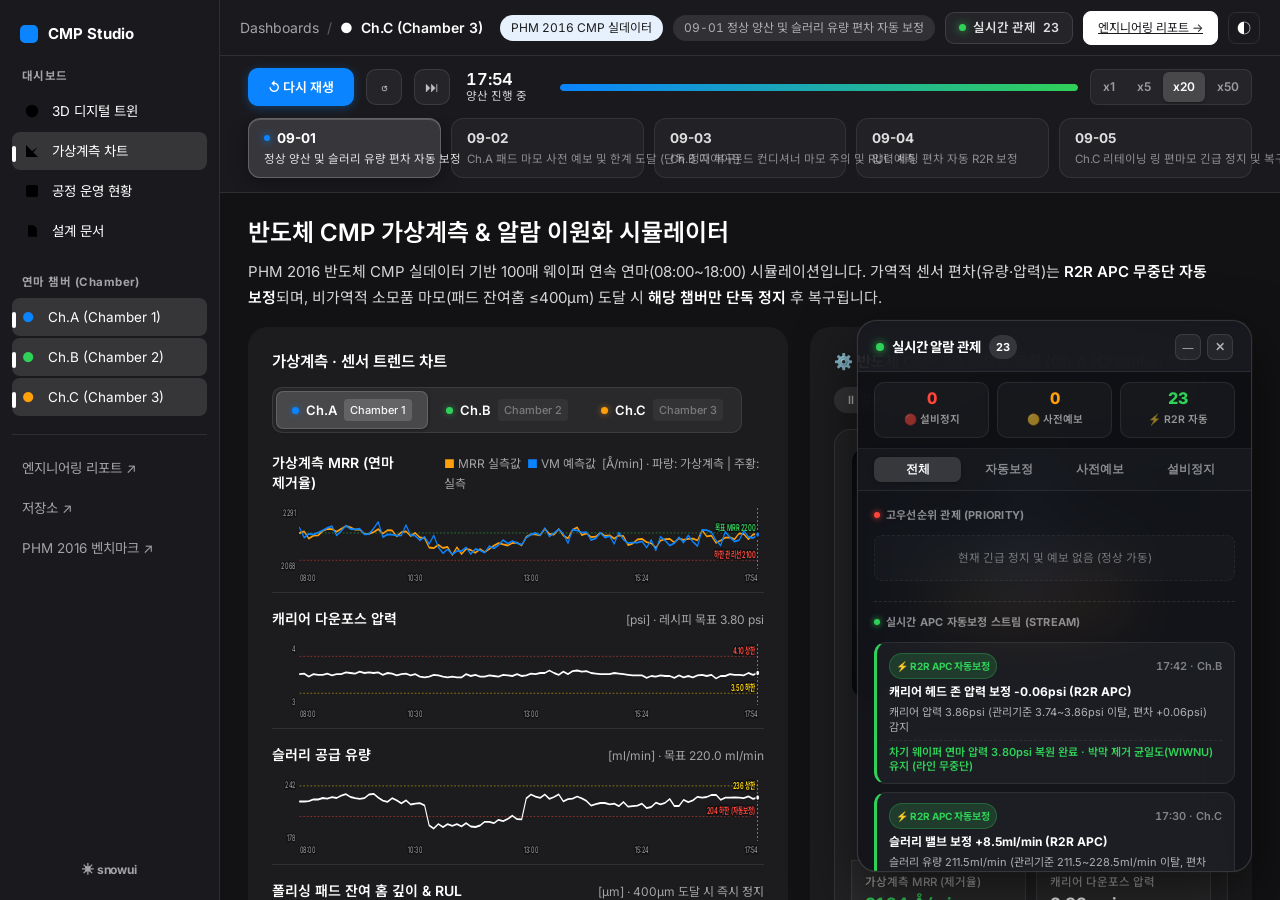
==== commit 844bb093: "fix(ui): fix sidebar wrapping, expand dashboard width, add speedometer and horizontal distribution b" ====
--- a/docs/index.html
+++ b/docs/index.html
@@ -13,16 +13,16 @@
 <body>
 <div class="shell">
 
-<!-- 좌측 네비게이션 레일 -->
+<!-- 좌측 네비게이션 레일 (220px 고정 폭, 단일 행 유지) -->
 <aside class="rail">
   <div class="rail-brand"><span class="rail-dot"></span><span>CMP Studio</span></div>
 
   <div class="rail-sec">대시보드</div>
   <nav class="rail-group">
-    <a class="rail-row on" href="#s-twin"><svg class="ri" viewBox="0 0 16 16" aria-hidden="true"><circle cx="8" cy="8" r="6.2"/><path d="M8 8V2.2M8 8l4.3 4.3"/></svg>3D 디지털 트윈</a>
-    <a class="rail-row" href="#s-chart"><svg class="ri" viewBox="0 0 16 16" aria-hidden="true"><path d="M2 12.5l3.4-4 2.6 2.4L13.8 4"/><path d="M2 2v12h12"/></svg>가상계측 · 센서 차트</a>
-    <a class="rail-row" href="#s-live"><svg class="ri" viewBox="0 0 16 16" aria-hidden="true"><rect x="2" y="2" width="12" height="12" rx="2"/><path d="M2 7h12M7 2v12"/></svg>공정 운영 현황</a>
-    <a class="rail-row" href="#s-about"><svg class="ri" viewBox="0 0 16 16" aria-hidden="true"><path d="M4 2.2h5.5L13 5.6v8.2H4z"/><path d="M9.3 2.4v3.4h3.4"/></svg>설계 문서 & 읽는 법</a>
+    <a class="rail-row on" href="#s-twin" title="3D 디지털 트윈"><svg class="ri" viewBox="0 0 16 16"><circle cx="8" cy="8" r="6.2"/><path d="M8 8V2.2M8 8l4.3 4.3"/></svg>3D 디지털 트윈</a>
+    <a class="rail-row" href="#s-chart" title="가상계측 센서 트렌드 차트"><svg class="ri" viewBox="0 0 16 16"><path d="M2 12.5l3.4-4 2.6 2.4L13.8 4"/><path d="M2 2v12h12"/></svg>가상계측 차트</a>
+    <a class="rail-row" href="#s-live" title="공정 운영 현황 및 장비 상태"><svg class="ri" viewBox="0 0 16 16"><rect x="2" y="2" width="12" height="12" rx="2"/><path d="M2 7h12M7 2v12"/></svg>공정 운영 현황</a>
+    <a class="rail-row" href="#s-about" title="설계 문서 및 아키텍처 읽는 법"><svg class="ri" viewBox="0 0 16 16"><path d="M4 2.2h5.5L13 5.6v8.2H4z"/><path d="M9.3 2.4v3.4h3.4"/></svg>설계 문서</a>
   </nav>
 
   <div class="rail-sec">연마 챔버 (Chamber)</div>
@@ -70,7 +70,7 @@
     <nav class="daybar" id="days"></nav>
   </div>
 
-  <!-- 단일 부드러운 스크롤 영역 -->
+  <!-- 단일 부드러운 스크롤 영역 (와이드 1760px 최적화) -->
   <div class="scroll">
     <div class="hero">
       <h1>반도체 CMP 가상계측 & 알람 이원화 시뮬레이터</h1>
@@ -80,38 +80,24 @@
 
     <div id="hold" class="hold"></div>
 
-    <!-- 2열 멀티 패널 대시보드 그리드 (Mockup 1안 정합) -->
+    <!-- 대시보드 메인 레이아웃 (빈 공간 없는 와이드 멀티 패널 그리드) -->
     <main class="dashboard-grid">
 
-      <!-- 좌측 열: 차트 & KPI 운영 현황 -->
-      <div class="dash-col dash-col-left">
-        <!-- 가상계측 & 센서 트렌드 -->
-        <section class="panel" id="s-chart">
+      <!-- 상단 2열 그리드: 좌측(차트) + 우측(3D 디지털 트윈) -->
+      <div class="dash-row-top">
+
+        <!-- 좌측: 가상계측 & 핵심 센서 트렌드 차트 -->
+        <section class="panel panel-chart" id="s-chart">
           <div class="panel-head">
             <h2>가상계측 · 센서 트렌드 차트</h2>
             <nav id="eqps" class="tabs sm"></nav>
           </div>
           <div id="charts"></div>
-          <p class="hint" style="margin-top:12px">세로선은 이상 감지 시점, 붉은 음영은 해당 챔버 단독 정지 구간입니다.
+          <p class="hint" style="margin-top:10px">세로선은 이상 감지 시점, 붉은 음영은 해당 챔버 단독 정지 구간입니다.
           공정 제어 밴드(Process Window) 스케일링으로 정지 중에도 신호 거동이 유지됩니다.</p>
         </section>
 
-        <!-- 공정 운영 현황 & AI 양산 브리핑 -->
-        <section class="panel" id="s-live">
-          <div class="panel-head">
-            <h2>공정 운영 현황</h2>
-            <div class="hint" id="title"></div>
-          </div>
-          <div class="kpi-row" id="kpi"></div>
-          <div class="brief-box">
-            <span class="tag">AI 양산 브리핑</span>
-            <p id="brief"></p>
-          </div>
-        </section>
-      </div>
-
-      <!-- 우측 열: 3D 디지털 트윈 & 실시간 텔레메트리 게이지 -->
-      <div class="dash-col dash-col-right">
+        <!-- 우측: 3D 디지털 트윈 & 실시간 텔레메트리 게이지 -->
         <section class="panel panel-twin" id="s-twin">
           <div class="panel-head">
             <h2>⚙️ 반도체 CMP 3D 디지털 트윈 (<span id="twin-ch-name">Ch.A</span>)</h2>
@@ -271,7 +257,7 @@
               </svg>
             </div>
 
-            <!-- 실시간 챔버 센서 4대 게이지 -->
+            <!-- 실시간 챔버 센서 4대 게이지 (2x2) -->
             <div class="cmp-gauges-grid">
               <div class="gauge-card">
                 <div class="gauge-lab">가상계측 MRR (제거율)</div>
@@ -296,40 +282,178 @@
             </div>
           </div>
         </section>
-      </div>
-
-      <!-- 하단 전체 열: CMP 아키텍처 & 물리 거동 가이드 (3개 카드) -->
-      <div class="dash-col-full">
-        <section class="panel" id="s-about">
-          <div class="panel-head">
-            <h2>CMP 공정 운영 아키텍처 & 물리 거동 가이드</h2>
-            <div class="hint">상세 공학적 수치와 한계는 <a class="inline-link" href="project.html">엔지니어링 리포트</a>에 수록되어 있습니다</div>
-          </div>
-
-          <div class="about-grid">
-            <div class="about-card">
-              <div class="about-icon">🔬</div>
-              <h3>가상계측(Virtual Metrology) 원리</h3>
-              <p>CMP는 회전하는 패드와 슬러리 화학 반응으로 웨이퍼 표면을 나노 단위로 평탄화하는 전공정 핵심입니다.
-              웨이퍼 전수를 물리 계측하면 팹 병목이 발생하므로, 압력·회전수·유량·마찰전류 등 설비 센서를 학습한 <b>머신러닝 가상계측 모델(MLP)</b>로 매 웨이퍼의 연마 제거율(MRR)을 실시간 추정합니다.</p>
+      </div> <!-- /.dash-row-top -->
+
+      <!-- 중간 전체 폭: 공정 운영 현황 & 장비 종합 상태 (Equipment Status: 속도계 + 가로 막대 그래프) -->
+      <section class="panel panel-status" id="s-live">
+        <div class="panel-head">
+          <h2>공정 운영 현황 & 장비 종합 상태 (Equipment Status)</h2>
+          <div class="hint" id="title"></div>
+        </div>
+
+        <div class="eqp-status-container">
+          <!-- 좌측: 자동차 계기판/속도계 형태의 가상계측 MRR 게이지 -->
+          <div class="speedo-box">
+            <div class="status-card-header">
+              <span class="status-dot ok"></span>
+              <b>가상계측 MRR 제거율 계기판</b>
+              <span class="status-tag">정상 제어 밴드 (2,100~2,300 Å/min)</span>
             </div>
 
-            <div class="about-card">
-              <div class="about-icon">⚡</div>
-              <h3>알람 이원화: 가역적 편차 vs 소모품 마모</h3>
-              <p>사소한 유량 흔들림이나 압력 편차 등 가역적 이상은 <b>R2R APC(Run-to-Run)로 무중단 자동 보정</b>합니다.
-              반면 폴리싱 패드 잔여 홈(≤400μm) 도달이나 다이아몬드 컨디셔너 한계 등 비가역적 소모품 마모 발생 시에만 <b>해당 챔버를 단독 정지</b>시키고 교체 승인을 요청합니다.</p>
+            <div class="speedo-visual-wrap">
+              <svg viewBox="0 0 260 175" class="speedo-svg">
+                <defs>
+                  <linearGradient id="speedo-bg-grad" x1="0%" y1="0%" x2="100%" y2="0%">
+                    <stop offset="0%" stop-color="rgba(255,255,255,0.04)"/>
+                    <stop offset="100%" stop-color="rgba(255,255,255,0.08)"/>
+                  </linearGradient>
+                  <linearGradient id="speedo-norm-grad" x1="0%" y1="0%" x2="100%" y2="0%">
+                    <stop offset="0%" stop-color="#30d158"/>
+                    <stop offset="100%" stop-color="#00e5ff"/>
+                  </linearGradient>
+                </defs>
+
+                <!-- 배경 게이지 트랙 (240도 원호: 150도 ~ 390도) -->
+                <path d="M 47.7 177.5 A 95 95 0 1 1 212.3 177.5" fill="none" stroke="rgba(255,255,255,0.08)" stroke-width="16" stroke-linecap="round"/>
+
+                <!-- 하한 이탈 경고 구간 (1800 ~ 2100 Å/min: 150도 ~ 240도) -->
+                <path d="M 47.7 177.5 A 95 95 0 0 1 82.5 47.7" fill="none" stroke="rgba(255,159,10,0.35)" stroke-width="16" stroke-linecap="round"/>
+
+                <!-- 정상 공정 윈도우 구간 (2100 ~ 2300 Å/min: 240도 ~ 300도) -->
+                <path d="M 82.5 47.7 A 95 95 0 0 1 177.5 47.7" fill="none" stroke="url(#speedo-norm-grad)" stroke-width="16" stroke-linecap="round"/>
+
+                <!-- 상한 이탈 경고 구간 (2300 ~ 2600 Å/min: 300도 ~ 390도) -->
+                <path d="M 177.5 47.7 A 95 95 0 0 1 212.3 177.5" fill="none" stroke="rgba(255,159,10,0.35)" stroke-width="16" stroke-linecap="round"/>
+
+                <!-- 눈금 틱 마크 -->
+                <line x1="58" y1="160" x2="67" y2="154" stroke="rgba(255,255,255,0.3)" stroke-width="1.5"/>
+                <line x1="89" y1="59" x2="96" y2="71" stroke="#30d158" stroke-width="2"/>
+                <line x1="130" y1="35" x2="130" y2="51" stroke="#00e5ff" stroke-width="2.5"/>
+                <line x1="171" y1="59" x2="164" y2="71" stroke="#30d158" stroke-width="2"/>
+                <line x1="202" y1="160" x2="193" y2="154" stroke="rgba(255,255,255,0.3)" stroke-width="1.5"/>
+
+                <!-- 기준 레이블 -->
+                <text x="40" y="182" fill="rgba(255,255,255,0.4)" font-size="9" font-weight="600" text-anchor="end">1800</text>
+                <text x="74" y="42" fill="#ff9f0a" font-size="9" font-weight="700" text-anchor="end">2100 LCL</text>
+                <text x="130" y="28" fill="#00e5ff" font-size="10" font-weight="800" text-anchor="middle">목표 2200</text>
+                <text x="186" y="42" fill="#ff9f0a" font-size="9" font-weight="700" text-anchor="start">2300 UCL</text>
+                <text x="220" y="182" fill="rgba(255,255,255,0.4)" font-size="9" font-weight="600" text-anchor="start">2600</text>
+
+                <!-- 동적 지침 바늘 (Needle Indicator) -->
+                <g id="speedo-needle-group" style="transform-origin: 130px 130px; transform: rotate(0deg); transition: transform 0.25s cubic-bezier(0.16, 1, 0.3, 1);">
+                  <line x1="130" y1="130" x2="130" y2="46" stroke="#00e5ff" stroke-width="3" stroke-linecap="round" filter="drop-shadow(0 0 6px rgba(0,229,255,0.8))"/>
+                  <circle cx="130" cy="130" r="8" fill="#1c1d22" stroke="#00e5ff" stroke-width="2.5"/>
+                  <circle cx="130" cy="130" r="3" fill="#00e5ff"/>
+                </g>
+              </svg>
+
+              <!-- 계기판 중앙 디지털 수치 표출 -->
+              <div class="speedo-digital">
+                <div class="speedo-val-row"><b id="speedo-mrr-val">2,204</b> <small>Å/min</small></div>
+                <div class="speedo-sub-row" id="speedo-mrr-desc">실측 대비 오차 +4.2 Å/min (정상 제어)</div>
+              </div>
             </div>
-
-            <div class="about-card">
-              <div class="about-icon">⏳</div>
-              <h3>챔버 단독 정지와 RUL 사전 예보</h3>
-              <p>패드 잔여 홈이 400~520μm 범위에 진입하면 라인을 세우지 않고 <b>차기 정기 PM(교대조)으로 교체를 사전 예약</b>합니다.
-              임계점(400μm) 도달 시 이상 챔버만 0 RPM으로 정지되며, 나머지 챔버는 100% 정상 가동을 유지하여 라인 전체 셧다운 손실을 차단합니다.</p>
+          </div>
+
+          <!-- 우측: 가로 막대 그래프 5종 (Distribution Progress Bars) -->
+          <div class="bars-box">
+            <div class="status-card-header">
+              <span class="status-dot auto"></span>
+              <b>공정 이상 및 R2R 조치 분포 (Distribution)</b>
+              <span class="status-tag">실시간 누적 집계</span>
             </div>
-          </div>
-        </section>
-      </div>
+
+            <div class="bars-list">
+              <!-- 1. 원시 센서 임계 초과 -->
+              <div class="bar-row">
+                <div class="bar-row-info">
+                  <span class="bar-row-lab">원시 센서 임계 초과</span>
+                  <span class="bar-row-val warn" id="b-raw-val">0건</span>
+                </div>
+                <div class="bar-track"><div class="bar-fill raw" id="b-raw-fill" style="width: 0%;"></div></div>
+                <div class="bar-row-sub">단순 3σ 임계 이탈 (기존 팹 일괄 알람 유발)</div>
+              </div>
+
+              <!-- 2. R2R 자동 보정 -->
+              <div class="bar-row">
+                <div class="bar-row-info">
+                  <span class="bar-row-lab">⚡ R2R APC 무중단 자동 보정</span>
+                  <span class="bar-row-val ok" id="b-auto-val">0건</span>
+                </div>
+                <div class="bar-track"><div class="bar-fill auto" id="b-auto-fill" style="width: 0%;"></div></div>
+                <div class="bar-row-sub">슬러리 유량·공압 밸브 레시피 즉시 보정 (무중단)</div>
+              </div>
+
+              <!-- 3. 사람 조치 필요 -->
+              <div class="bar-row">
+                <div class="bar-row-info">
+                  <span class="bar-row-lab">👤 사람 개입 필요 (소모품 PM)</span>
+                  <span class="bar-row-val crit" id="b-man-val">0건</span>
+                </div>
+                <div class="bar-track"><div class="bar-fill man" id="b-man-fill" style="width: 0%;"></div></div>
+                <div class="bar-row-sub">비가역 패드 잔여홈(≤400μm) 마모 챔버 단독 정지</div>
+              </div>
+
+              <!-- 4. 회피한 라인 정지 -->
+              <div class="bar-row">
+                <div class="bar-row-info">
+                  <span class="bar-row-lab">🛡️ 회피한 라인 정지 (셧다운 방지)</span>
+                  <span class="bar-row-val info" id="b-avoid-val">0건</span>
+                </div>
+                <div class="bar-track"><div class="bar-fill avoid" id="b-avoid-fill" style="width: 0%;"></div></div>
+                <div class="bar-row-sub">APC 자동 해결로 방지한 불필요 설비 셧다운</div>
+              </div>
+
+              <!-- 5. 정지 손실 시간 -->
+              <div class="bar-row">
+                <div class="bar-row-info">
+                  <span class="bar-row-lab">⏱️ 정지 손실 시간 (Downtime Loss)</span>
+                  <span class="bar-row-val crit" id="b-dt-val">0분</span>
+                </div>
+                <div class="bar-track"><div class="bar-fill dt" id="b-dt-fill" style="width: 0%;"></div></div>
+                <div class="bar-row-sub" id="b-dt-sub">정상 가동 (손실 0분)</div>
+              </div>
+            </div>
+          </div>
+        </div>
+
+        <!-- AI 양산 브리핑 -->
+        <div class="brief-box">
+          <span class="tag">AI 양산 브리핑</span>
+          <p id="brief"></p>
+        </div>
+      </section>
+
+      <!-- 하단 전체 폭: CMP 아키텍처 & 물리 거동 가이드 (3개 카드) -->
+      <section class="panel" id="s-about">
+        <div class="panel-head">
+          <h2>CMP 공정 운영 아키텍처 & 물리 거동 가이드</h2>
+          <div class="hint">상세 공학적 수치와 한계는 <a class="inline-link" href="project.html">엔지니어링 리포트</a>에 수록되어 있습니다</div>
+        </div>
+
+        <div class="about-grid">
+          <div class="about-card">
+            <div class="about-icon">🔬</div>
+            <h3>가상계측(Virtual Metrology) 원리</h3>
+            <p>CMP는 회전하는 패드와 슬러리 화학 반응으로 웨이퍼 표면을 나노 단위로 평탄화하는 전공정 핵심입니다.
+            웨이퍼 전수를 물리 계측하면 팹 병목이 발생하므로, 압력·회전수·유량·마찰전류 등 설비 센서를 학습한 <b>머신러닝 가상계측 모델(MLP)</b>로 매 웨이퍼의 연마 제거율(MRR)을 실시간 추정합니다.</p>
+          </div>
+
+          <div class="about-card">
+            <div class="about-icon">⚡</div>
+            <h3>알람 이원화: 가역적 편차 vs 소모품 마모</h3>
+            <p>사소한 유량 흔들림이나 압력 편차 등 가역적 이상은 <b>R2R APC(Run-to-Run)로 무중단 자동 보정</b>합니다.
+            반면 폴리싱 패드 잔여 홈(≤400μm) 도달이나 다이아몬드 컨디셔너 한계 등 비가역적 소모품 마모 발생 시에만 <b>해당 챔버를 단독 정지</b>시키고 교체 승인을 요청합니다.</p>
+          </div>
+
+          <div class="about-card">
+            <div class="about-icon">⏳</div>
+            <h3>챔버 단독 정지와 RUL 사전 예보</h3>
+            <p>패드 잔여 홈이 400~520μm 범위에 진입하면 라인을 세우지 않고 <b>차기 정기 PM(교대조)으로 교체를 사전 예약</b>합니다.
+            임계점(400μm) 도달 시 이상 챔버만 0 RPM으로 정지되며, 나머지 챔버는 100% 정상 가동을 유지하여 라인 전체 셧다운 손실을 차단합니다.</p>
+          </div>
+        </div>
+      </section>
 
     </main>
 
--- a/docs/style.css
+++ b/docs/style.css
@@ -524,38 +524,104 @@
   height: auto;
 }
 
-/* ── 2열 멀티 패널 대시보드 그리드 (Mockup Option 1) ─────── */
+/* ── 사이드바 고정 및 단일 행 유지 (줄바꿈 오류 완전 해결) ─── */
+.rail {
+  width: 220px !important;
+  min-width: 220px !important;
+  max-width: 220px !important;
+  flex-shrink: 0 !important;
+  padding: 20px 12px !important;
+  box-sizing: border-box !important;
+}
+.rail-brand {
+  font-size: 15px !important;
+  font-weight: 700 !important;
+  padding: 4px 8px 0 !important;
+  gap: 10px !important;
+  white-space: nowrap !important;
+}
+.rail-sec {
+  font-size: 11.5px !important;
+  font-weight: 700 !important;
+  letter-spacing: 0.04em !important;
+  color: var(--ink-40) !important;
+  padding: 4px 10px 6px !important;
+  margin-top: 18px !important;
+  white-space: nowrap !important;
+}
+.rail-row {
+  display: flex !important;
+  align-items: center !important;
+  gap: 6px !important;
+  height: 38px !important;
+  padding: 0 10px !important;
+  border-radius: var(--radius-8) !important;
+  font-size: 13.5px !important;
+  white-space: nowrap !important;
+  overflow: hidden !important;
+  text-overflow: ellipsis !important;
+}
+svg.ri {
+  width: 16px !important;
+  height: 16px !important;
+  margin: 0 6px 0 2px !important;
+  flex: none !important;
+}
+
+/* ── 와이드 화면 전체 활용 (빈 여백 제거: max-width 1760px) ───── */
+.hero {
+  max-width: 1760px !important;
+  margin: 0 auto !important;
+  padding: 22px 28px 0 !important;
+}
+main {
+  max-width: 1760px !important;
+  margin: 0 auto !important;
+  padding: 16px 28px 48px !important;
+  display: flex !important;
+  flex-direction: column !important;
+  gap: 22px !important;
+}
+.bar {
+  max-width: 1760px !important;
+  margin: 0 auto !important;
+  padding: 12px 28px !important;
+}
+
+/* ── 대시보드 그리드 구조 (상단 2열 + 중간 와이드 + 하단 가이드) ─ */
 .dashboard-grid {
+  display: flex;
+  flex-direction: column;
+  gap: 22px;
+  width: 100%;
+}
+.dash-row-top {
   display: grid;
-  grid-template-columns: minmax(0, 1.25fr) minmax(0, 1fr);
-  gap: 24px;
-  align-items: start;
-}
-@media (max-width: 1200px) {
-  .dashboard-grid {
+  grid-template-columns: minmax(0, 1.22fr) minmax(0, 1fr);
+  gap: 22px;
+  align-items: stretch;
+}
+@media (max-width: 1240px) {
+  .dash-row-top {
     grid-template-columns: 1fr;
   }
 }
-.dash-col {
-  display: flex;
-  flex-direction: column;
-  gap: 24px;
+.panel-chart, .panel-twin {
+  display: flex;
+  flex-direction: column;
   min-width: 0;
 }
-.dash-col-full {
-  grid-column: 1 / -1;
-}
-
-/* ── 우측 열: 3D 디지털 트윈 패널 & 게이지 ───────────────── */
-.panel-twin {
-  display: flex;
-  flex-direction: column;
-}
+
+/* ── 3D 디지털 트윈 뷰포트 ───────────────────────────────── */
 .cmp-twin-card {
   background: rgba(255, 255, 255, 0.03);
   border-radius: var(--radius-16);
   padding: 16px;
   border: 1px solid var(--line);
+  display: flex;
+  flex-direction: column;
+  height: 100%;
+  justify-content: space-between;
 }
 .cmp-3d-viewport {
   position: relative;
@@ -573,7 +639,7 @@
   display: block;
 }
 
-/* 3D SVG 애니메이션 — 시뮬레이터 구동 중(.is-running)에만 동작 */
+/* 3D SVG 애니메이션 (시뮬레이터 구동 중에만 동작) */
 .iso-spin-anim,
 .iso-drip-anim,
 .iso-sweep-anim,
@@ -620,7 +686,6 @@
   50% { transform: translateY(3px); }
 }
 
-/* 챔버 단독 정지 시 헤드 상승(Head-Up & Retract) */
 .is-halted #carrier-head-group,
 .is-halted #conditioner-arm-assembly {
   transform: translateY(-20px) !important;
@@ -639,13 +704,13 @@
 .cmp-gauges-grid {
   display: grid;
   grid-template-columns: 1fr 1fr;
-  gap: 12px;
+  gap: 10px;
   margin-top: 14px;
 }
 .gauge-card {
   background: rgba(255, 255, 255, 0.04);
   border-radius: var(--radius-12);
-  padding: 12px 14px;
+  padding: 11px 13px;
   border: 1px solid var(--line);
   transition: transform 0.15s ease, background 0.15s ease;
 }
@@ -657,10 +722,10 @@
   font-size: 11.5px;
   color: var(--ink-40);
   font-weight: 500;
-  margin-bottom: 3px;
+  margin-bottom: 2px;
 }
 .gauge-val {
-  font-size: 18px;
+  font-size: 17px;
   font-weight: 700;
   color: var(--ink);
   font-variant-numeric: tabular-nums;
@@ -669,11 +734,178 @@
 .gauge-sub {
   font-size: 10.5px;
   color: var(--ink-80);
-  margin-top: 3px;
+  margin-top: 2px;
 }
 .gauge-val.alert { color: var(--bad); }
 .gauge-val.ok { color: var(--ok); }
 .gauge-val.warn { color: var(--warn); }
+
+/* ── 중간 열: 공정 운영 현황 & 장비 종합 상태 (속도계 + 가로막대) ── */
+.panel-status {
+  display: flex;
+  flex-direction: column;
+}
+.eqp-status-container {
+  display: grid;
+  grid-template-columns: 360px 1fr;
+  gap: 20px;
+  align-items: stretch;
+}
+@media (max-width: 1100px) {
+  .eqp-status-container {
+    grid-template-columns: 1fr;
+  }
+}
+
+.status-card-header {
+  display: flex;
+  align-items: center;
+  gap: 8px;
+  margin-bottom: 12px;
+  font-size: 13.5px;
+  font-weight: 700;
+  color: #ffffff;
+}
+.status-dot {
+  width: 8px;
+  height: 8px;
+  border-radius: 50%;
+  flex: none;
+}
+.status-dot.ok { background: #30d158; box-shadow: 0 0 8px rgba(48, 209, 88, 0.85); }
+.status-dot.auto { background: #00e5ff; box-shadow: 0 0 8px rgba(0, 229, 255, 0.85); }
+.status-tag {
+  font-size: 11px;
+  font-weight: 600;
+  color: var(--ink-40);
+  margin-left: auto;
+}
+
+/* 속도계 계기판 카드 */
+.speedo-box {
+  background: rgba(255, 255, 255, 0.03);
+  border: 1px solid var(--line);
+  border-radius: var(--radius-16);
+  padding: 16px 20px;
+  display: flex;
+  flex-direction: column;
+}
+.speedo-visual-wrap {
+  position: relative;
+  display: flex;
+  flex-direction: column;
+  align-items: center;
+  justify-content: center;
+  padding: 4px 0;
+}
+.speedo-svg {
+  width: 100%;
+  max-width: 290px;
+  height: auto;
+  display: block;
+}
+.speedo-digital {
+  text-align: center;
+  margin-top: -14px;
+}
+.speedo-val-row {
+  font-size: 25px;
+  font-weight: 800;
+  color: #ffffff;
+  font-variant-numeric: tabular-nums;
+  letter-spacing: -0.02em;
+  display: flex;
+  align-items: baseline;
+  justify-content: center;
+  gap: 4px;
+}
+.speedo-val-row small {
+  font-size: 13px;
+  font-weight: 600;
+  color: var(--ink-40);
+}
+.speedo-sub-row {
+  font-size: 11.5px;
+  font-weight: 600;
+  margin-top: 3px;
+}
+.speedo-sub-row.ok { color: var(--ok); }
+.speedo-sub-row.warn { color: var(--warn); }
+.speedo-sub-row.bad { color: var(--bad); }
+
+/* 가로 막대 그래프 카드 */
+.bars-box {
+  background: rgba(255, 255, 255, 0.03);
+  border: 1px solid var(--line);
+  border-radius: var(--radius-16);
+  padding: 16px 20px;
+  display: flex;
+  flex-direction: column;
+}
+.bars-list {
+  display: flex;
+  flex-direction: column;
+  gap: 10px;
+}
+.bar-row {
+  display: flex;
+  flex-direction: column;
+  gap: 3px;
+}
+.bar-row-info {
+  display: flex;
+  align-items: center;
+  justify-content: space-between;
+  font-size: 12.5px;
+  font-weight: 600;
+}
+.bar-row-lab {
+  color: rgba(255, 255, 255, 0.9);
+}
+.bar-row-val {
+  font-variant-numeric: tabular-nums;
+  font-weight: 700;
+  font-size: 12px;
+}
+.bar-row-val.ok { color: var(--ok); }
+.bar-row-val.warn { color: var(--warn); }
+.bar-row-val.crit { color: var(--bad); }
+.bar-row-val.info { color: #00e5ff; }
+
+.bar-track {
+  height: 8px;
+  background: rgba(255, 255, 255, 0.06);
+  border-radius: 999px;
+  overflow: hidden;
+  position: relative;
+}
+.bar-fill {
+  height: 100%;
+  border-radius: 999px;
+  transition: width 0.25s ease-out;
+}
+.bar-fill.raw {
+  background: linear-gradient(90deg, #ff9f0a, #ff453a);
+}
+.bar-fill.auto {
+  background: linear-gradient(90deg, #30d158, #00e5ff);
+  box-shadow: 0 0 8px rgba(48, 209, 88, 0.6);
+}
+.bar-fill.man {
+  background: #ff453a;
+  box-shadow: 0 0 8px rgba(255, 69, 58, 0.6);
+}
+.bar-fill.avoid {
+  background: linear-gradient(90deg, #0a84ff, #00e5ff);
+  box-shadow: 0 0 8px rgba(0, 229, 255, 0.5);
+}
+.bar-fill.dt {
+  background: #ff453a;
+}
+.bar-row-sub {
+  font-size: 11px;
+  color: var(--ink-40);
+}
 
 /* ── 하단 열: CMP 아키텍처 & 물리 거동 가이드 (3개 카드) ── */
 .about-grid {
@@ -746,7 +978,7 @@
   box-shadow: 0 0 8px rgba(48, 209, 88, 0.85);
 }
 
-/* ── 옵션 1 플로팅 팹 알람 관제 콘솔 (Floating Fab Console Widget) ── */
+/* ── 옵션 1 플로팅 팹 알람 관제 콘솔 (깜빡임 완전 제거) ─────── */
 .fab-console {
   position: fixed;
   right: 28px;
@@ -764,11 +996,6 @@
   z-index: 999;
   overflow: hidden;
   transition: transform 0.3s cubic-bezier(0.16, 1, 0.3, 1), opacity 0.25s ease;
-  animation: fab-pop 0.35s cubic-bezier(0.16, 1, 0.3, 1);
-}
-@keyframes fab-pop {
-  from { transform: scale(0.92) translateY(20px); opacity: 0; }
-  to { transform: scale(1) translateY(0); opacity: 1; }
 }
 .fab-console.is-closed {
   transform: scale(0.85) translateY(40px);
@@ -795,12 +1022,7 @@
   height: 8px;
   border-radius: 50%;
   background: #30d158;
-  box-shadow: 0 0 10px #30d158;
-  animation: pulse-dot 1.8s infinite;
-}
-@keyframes pulse-dot {
-  0%, 100% { transform: scale(1); opacity: 1; }
-  50% { transform: scale(1.3); opacity: 0.6; }
+  box-shadow: 0 0 8px #30d158;
 }
 .fc-title {
   font-size: 13.5px;
@@ -912,7 +1134,7 @@
   box-shadow: 0 1px 4px rgba(0, 0, 0, 0.3);
 }
 
-/* 본문 목록 */
+/* 본문 목록 (깜빡임 유발 애니메이션 완전 배제) */
 .fc-body {
   flex: 1;
   overflow-y: auto;
@@ -946,7 +1168,6 @@
   border-top: 1px dashed rgba(255, 255, 255, 0.1);
 }
 
-/* 목록 섹션 */
 .fc-pinned-list, .fc-feed-list {
   display: flex;
   flex-direction: column;
@@ -962,7 +1183,7 @@
   border: 1px dashed rgba(255, 255, 255, 0.06);
 }
 
-/* 콘솔 이벤트 카드 */
+/* 콘솔 이벤트 카드 (깜빡임 제거: 애니메이션 없음, 부드러운 상태 전환만 적용) */
 .fc-card {
   background: rgba(255, 255, 255, 0.04);
   border: 1px solid rgba(255, 255, 255, 0.08);
@@ -971,12 +1192,7 @@
   display: flex;
   flex-direction: column;
   gap: 5px;
-  transition: all 0.16s ease;
-  animation: fc-slide-in 0.22s ease-out;
-}
-@keyframes fc-slide-in {
-  from { opacity: 0; transform: translateY(-6px); }
-  to { opacity: 1; transform: translateY(0); }
+  transition: background 0.15s ease, border-color 0.15s ease;
 }
 .fc-card:hover {
   background: rgba(255, 255, 255, 0.07);
@@ -1039,7 +1255,6 @@
 .fc-card.warn .fc-card-res { color: var(--warn); }
 .fc-card.man .fc-card-res { color: var(--bad); }
 
-/* 콘솔 내부 단독 정지 즉시 승인/재가동 버튼 */
 .fc-action-btn {
   margin-top: 6px;
   background: #ff453a;
@@ -1061,7 +1276,6 @@
   transform: translateY(-1px);
 }
 
-/* 플로팅 런처 알약 배지 버튼 */
 .fab-launcher {
   position: fixed;
   right: 28px;
@@ -1102,7 +1316,6 @@
 .fab-launcher.has-crit .fab-launcher-dot {
   background: #ff453a;
   box-shadow: 0 0 10px #ff453a;
-  animation: pulse-dot 1.2s infinite;
 }
 .fab-launcher-title {
   font-size: 13px;
@@ -1129,8 +1342,6 @@
   .clock { order: -1; }
   .crumb span:first-child, .crumb .sep { display: none; }
   #daybadge { display: none; }
-  .kpi-row { grid-template-columns: 1fr 1fr; }
-  .kpi-val { font-size: 20px; }
   .hero h1 { font-size: 21px; line-height: 30px; }
   .track { order: 9; flex-basis: 100%; }
   .fab-console {
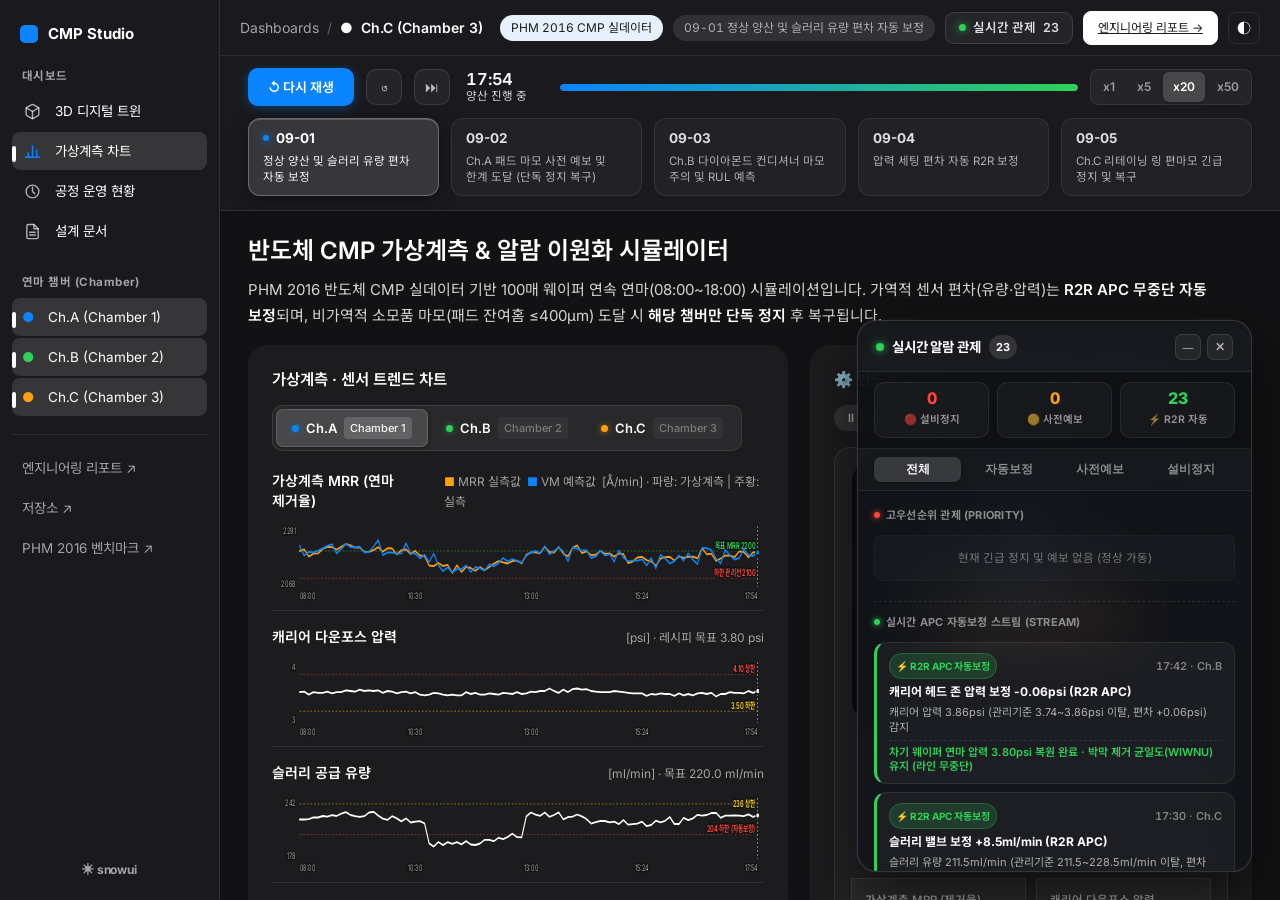
==== commit fc3f6d94: "fix(ui): fix sidebar icons with crisp SVG stroke and fix datebar text overflow to 2 lines" ====
--- a/docs/index.html
+++ b/docs/index.html
@@ -19,10 +19,18 @@
 
   <div class="rail-sec">대시보드</div>
   <nav class="rail-group">
-    <a class="rail-row on" href="#s-twin" title="3D 디지털 트윈"><svg class="ri" viewBox="0 0 16 16"><circle cx="8" cy="8" r="6.2"/><path d="M8 8V2.2M8 8l4.3 4.3"/></svg>3D 디지털 트윈</a>
-    <a class="rail-row" href="#s-chart" title="가상계측 센서 트렌드 차트"><svg class="ri" viewBox="0 0 16 16"><path d="M2 12.5l3.4-4 2.6 2.4L13.8 4"/><path d="M2 2v12h12"/></svg>가상계측 차트</a>
-    <a class="rail-row" href="#s-live" title="공정 운영 현황 및 장비 상태"><svg class="ri" viewBox="0 0 16 16"><rect x="2" y="2" width="12" height="12" rx="2"/><path d="M2 7h12M7 2v12"/></svg>공정 운영 현황</a>
-    <a class="rail-row" href="#s-about" title="설계 문서 및 아키텍처 읽는 법"><svg class="ri" viewBox="0 0 16 16"><path d="M4 2.2h5.5L13 5.6v8.2H4z"/><path d="M9.3 2.4v3.4h3.4"/></svg>설계 문서</a>
+    <a class="rail-row on" href="#s-twin" title="3D 디지털 트윈">
+      <svg class="ri" viewBox="0 0 24 24" fill="none" stroke="currentColor" stroke-width="2" stroke-linecap="round" stroke-linejoin="round"><path d="M21 16V8a2 2 0 0 0-1-1.73l-7-4a2 2 0 0 0-2 0l-7 4A2 2 0 0 0 3 8v8a2 2 0 0 0 1 1.73l7 4a2 2 0 0 0 2 0l7-4A2 2 0 0 0 21 16z"/><polyline points="3.27 6.96 12 12.01 20.73 6.96"/><line x1="12" y1="22.08" x2="12" y2="12"/></svg>3D 디지털 트윈
+    </a>
+    <a class="rail-row" href="#s-chart" title="가상계측 센서 트렌드 차트">
+      <svg class="ri" viewBox="0 0 24 24" fill="none" stroke="currentColor" stroke-width="2" stroke-linecap="round" stroke-linejoin="round"><line x1="18" y1="20" x2="18" y2="10"/><line x1="12" y1="20" x2="12" y2="4"/><line x1="6" y1="20" x2="6" y2="14"/><line x1="2" y1="20" x2="22" y2="20"/></svg>가상계측 차트
+    </a>
+    <a class="rail-row" href="#s-live" title="공정 운영 현황 및 장비 상태">
+      <svg class="ri" viewBox="0 0 24 24" fill="none" stroke="currentColor" stroke-width="2" stroke-linecap="round" stroke-linejoin="round"><circle cx="12" cy="12" r="9"/><polyline points="12 6 12 12 15 15"/></svg>공정 운영 현황
+    </a>
+    <a class="rail-row" href="#s-about" title="설계 문서 및 아키텍처 읽는 법">
+      <svg class="ri" viewBox="0 0 24 24" fill="none" stroke="currentColor" stroke-width="2" stroke-linecap="round" stroke-linejoin="round"><path d="M14 2H6a2 2 0 0 0-2 2v16a2 2 0 0 0 2 2h12a2 2 0 0 0 2-2V8z"/><polyline points="14 2 14 8 20 8"/><line x1="16" y1="13" x2="8" y2="13"/><line x1="16" y1="17" x2="8" y2="17"/></svg>설계 문서
+    </a>
   </nav>
 
   <div class="rail-sec">연마 챔버 (Chamber)</div>
--- a/docs/style.css
+++ b/docs/style.css
@@ -162,55 +162,58 @@
   box-shadow: 0 1px 3px rgba(0, 0, 0, 0.3);
 }
 
-/* ── Day / Scenario Selector (사진 보낸 애들 디자인 개편) ─── */
+/* ── Day / Scenario Selector (5개 날짜 버튼 그리드 & 2줄 텍스트 최적화) ─── */
 .daybar {
-  display: flex;
-  gap: 10px;
-  overflow-x: auto;
-  max-width: 1280px;
-  margin: 0 auto;
-  padding: 0 28px 14px;
-  scrollbar-width: none;
+  display: grid !important;
+  grid-template-columns: repeat(5, 1fr) !important;
+  gap: 12px !important;
+  max-width: 1760px !important;
+  margin: 0 auto !important;
+  padding: 0 28px 14px !important;
+  box-sizing: border-box !important;
 }
 .daybar::-webkit-scrollbar { display: none; }
 .daybar button {
-  flex: 1 1 0;
-  min-width: 170px;
-  display: flex;
-  flex-direction: column;
-  align-items: flex-start;
-  gap: 4px;
-  background: rgba(255, 255, 255, 0.04);
-  border: 1px solid rgba(255, 255, 255, 0.08);
-  color: rgba(255, 255, 255, 0.65);
-  padding: 10px 15px;
-  border-radius: 12px;
-  cursor: pointer;
-  font: inherit;
-  text-align: left;
-  transition: all 0.18s cubic-bezier(0.4, 0, 0.2, 1);
-  position: relative;
+  min-width: 0 !important;
+  width: 100% !important;
+  display: flex !important;
+  flex-direction: column !important;
+  align-items: flex-start !important;
+  gap: 6px !important;
+  background: rgba(255, 255, 255, 0.04) !important;
+  border: 1px solid rgba(255, 255, 255, 0.08) !important;
+  color: rgba(255, 255, 255, 0.65) !important;
+  padding: 10px 14px !important;
+  border-radius: 12px !important;
+  cursor: pointer !important;
+  font: inherit !important;
+  text-align: left !important;
+  transition: all 0.18s cubic-bezier(0.4, 0, 0.2, 1) !important;
+  position: relative !important;
+  box-sizing: border-box !important;
+  overflow: hidden !important;
 }
 .daybar button:hover {
-  color: #ffffff;
-  background: rgba(255, 255, 255, 0.07);
-  border-color: rgba(255, 255, 255, 0.15);
-  transform: translateY(-1px);
+  color: #ffffff !important;
+  background: rgba(255, 255, 255, 0.08) !important;
+  border-color: rgba(255, 255, 255, 0.18) !important;
+  transform: translateY(-1px) !important;
 }
 .daybar button.on {
   background: rgba(255, 255, 255, 0.13) !important;
-  border: 1px solid rgba(255, 255, 255, 0.22) !important;
-  box-shadow: 0 4px 18px rgba(0, 0, 0, 0.35), inset 0 1px 0 rgba(255, 255, 255, 0.18);
+  border: 1px solid rgba(255, 255, 255, 0.25) !important;
+  box-shadow: 0 4px 18px rgba(0, 0, 0, 0.35), inset 0 1px 0 rgba(255, 255, 255, 0.18) !important;
   color: #ffffff !important;
 }
 .daybar button b {
-  font-size: 13.5px;
-  font-weight: 700;
-  line-height: 18px;
-  color: rgba(255, 255, 255, 0.85);
-  display: flex;
-  align-items: center;
-  gap: 7px;
+  font-size: 13.5px !important;
+  font-weight: 700 !important;
+  line-height: 18px !important;
+  color: rgba(255, 255, 255, 0.85) !important;
+  display: flex !important;
+  align-items: center !important;
+  gap: 7px !important;
+  white-space: nowrap !important;
 }
 .daybar button.on b {
   color: #ffffff !important;
@@ -224,15 +227,21 @@
   box-shadow: 0 0 8px rgba(10, 132, 255, 0.9);
 }
 .daybar button span {
-  font-size: 11.5px;
-  opacity: 0.75;
-  line-height: 16px;
-  color: rgba(255, 255, 255, 0.65);
-  white-space: nowrap;
+  font-size: 11.5px !important;
+  line-height: 16px !important;
+  color: rgba(255, 255, 255, 0.65) !important;
+  white-space: normal !important;
+  word-break: keep-all !important;
+  overflow-wrap: break-word !important;
+  display: -webkit-box !important;
+  -webkit-line-clamp: 2 !important;
+  -webkit-box-orient: vertical !important;
+  overflow: hidden !important;
+  height: 32px !important;
 }
 .daybar button.on span {
-  opacity: 0.95;
-  color: rgba(255, 255, 255, 0.9) !important;
+  color: rgba(255, 255, 255, 0.95) !important;
+  opacity: 1 !important;
 }
 
 /* ── KPI Cards (Figma / ByeWind Style) ────────────── */
@@ -562,10 +571,25 @@
   text-overflow: ellipsis !important;
 }
 svg.ri {
-  width: 16px !important;
-  height: 16px !important;
-  margin: 0 6px 0 2px !important;
+  width: 17px !important;
+  height: 17px !important;
+  margin: 0 8px 0 2px !important;
   flex: none !important;
+  fill: none !important;
+  stroke: currentColor !important;
+  stroke-width: 2 !important;
+  stroke-linecap: round !important;
+  stroke-linejoin: round !important;
+  color: rgba(255, 255, 255, 0.65) !important;
+  transition: color 0.15s ease, stroke 0.15s ease !important;
+}
+.rail-row:hover svg.ri {
+  color: #ffffff !important;
+  stroke: #ffffff !important;
+}
+.rail-row.on svg.ri {
+  color: #0a84ff !important;
+  stroke: #0a84ff !important;
 }
 
 /* ── 와이드 화면 전체 활용 (빈 여백 제거: max-width 1760px) ───── */
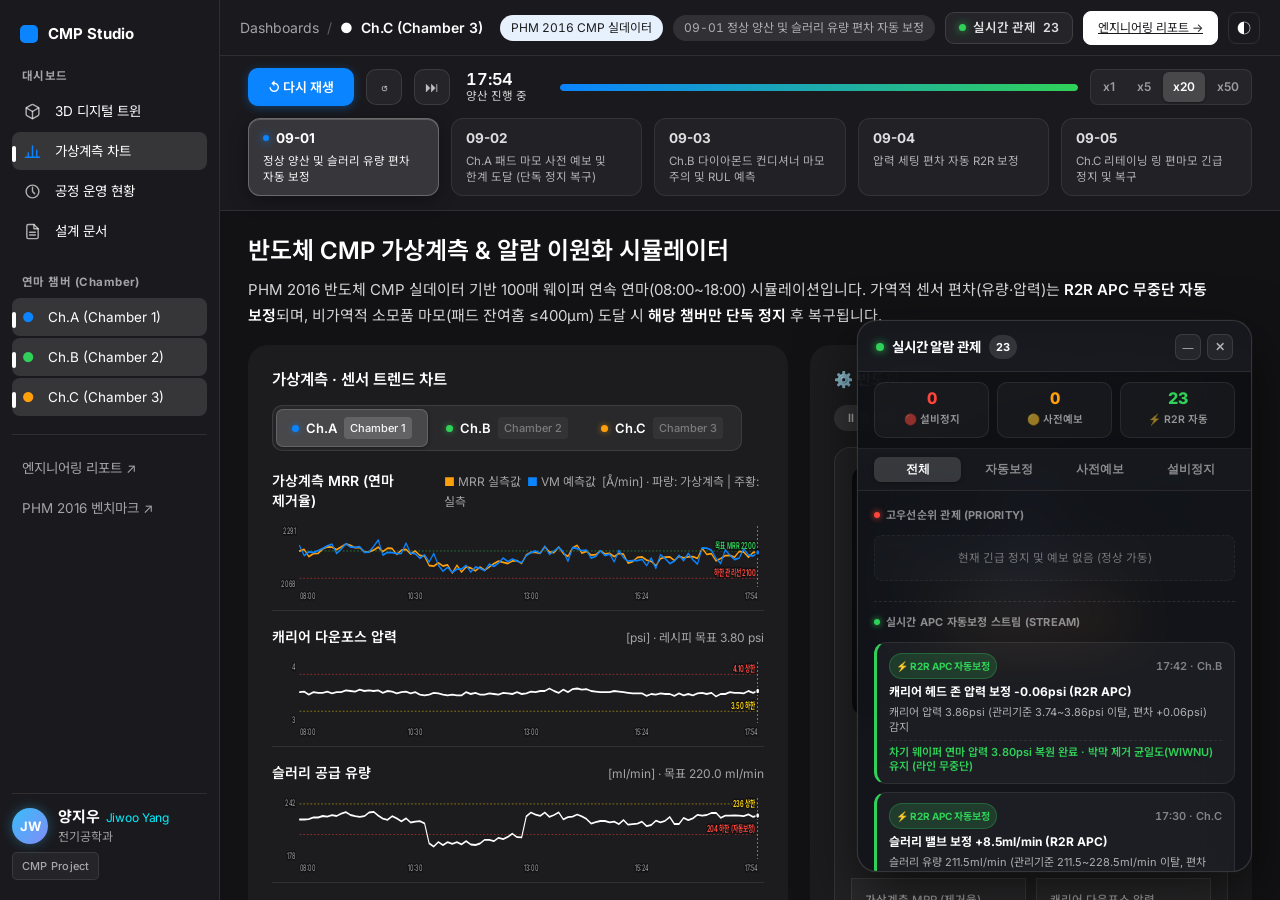
==== commit 4f7e9524: "style: apply P-T luxury cockpit sidebar profile card and remove repo links" ====
--- a/docs/index.html
+++ b/docs/index.html
@@ -7,8 +7,100 @@
 <link rel="preconnect" href="https://fonts.googleapis.com">
 <link rel="preconnect" href="https://fonts.gstatic.com" crossorigin>
 <link href="https://fonts.googleapis.com/css2?family=Inter:wght@400;500;600;700&family=Noto+Sans+KR:wght@400;500;600;700&display=swap" rel="stylesheet">
-<link rel="stylesheet" href="snowui-shell.css">
-<link rel="stylesheet" href="style.css">
+<link rel="stylesheet" href="snowui-shell.css?v=3">
+<link rel="stylesheet" href="style.css?v=3">
+<style>
+.sidebar-profile-footer {
+  margin-top: auto !important;
+  padding-top: 14px !important;
+  border-top: 1px solid var(--line) !important;
+  flex-shrink: 0 !important;
+}
+.sidebar-profile-card {
+  display: flex !important;
+  align-items: center !important;
+  gap: 10px !important;
+}
+.profile-avatar {
+  width: 36px !important;
+  height: 36px !important;
+  border-radius: 50% !important;
+  background: linear-gradient(135deg, #38bdf8 0%, #818cf8 100%) !important;
+  display: flex !important;
+  align-items: center !important;
+  justify-content: center !important;
+  font-size: 13px !important;
+  font-weight: 700 !important;
+  color: #ffffff !important;
+  flex-shrink: 0 !important;
+  box-shadow: 0 0 12px rgba(56, 189, 248, 0.35) !important;
+  user-select: none !important;
+}
+.profile-info {
+  display: flex !important;
+  flex-direction: column !important;
+  min-width: 0 !important;
+  line-height: 1.25 !important;
+}
+.profile-name {
+  font-size: 15px !important;
+  font-weight: 700 !important;
+  color: var(--ink, #ffffff) !important;
+  white-space: nowrap !important;
+  letter-spacing: -0.01em !important;
+  display: flex !important;
+  align-items: baseline !important;
+  gap: 6px !important;
+}
+.profile-sub {
+  font-size: 12px !important;
+  color: #00f0ff !important;
+  font-weight: 400 !important;
+}
+.profile-role {
+  font-size: 12px !important;
+  color: var(--ink-40, #94a3b8) !important;
+  white-space: nowrap !important;
+  margin-top: 2px !important;
+}
+.sidebar-profile-meta {
+  display: flex !important;
+  align-items: center !important;
+  gap: 6px !important;
+  margin-top: 8px !important;
+  font-size: 11px !important;
+  color: var(--ink-40, #94a3b8) !important;
+}
+.profile-tag {
+  background: rgba(255, 255, 255, 0.05) !important;
+  border: 1px solid var(--line) !important;
+  color: var(--ink-40, #94a3b8) !important;
+  padding: 3px 9px !important;
+  border-radius: 5px !important;
+  font-size: 11px !important;
+  font-weight: 500 !important;
+  letter-spacing: 0.02em !important;
+  display: inline-flex !important;
+  align-items: center !important;
+}
+:root[data-theme="light"] .sidebar-profile-footer {
+  border-top-color: rgba(0, 0, 0, 0.08) !important;
+}
+:root[data-theme="light"] .profile-name {
+  color: #1c1c1e !important;
+}
+:root[data-theme="light"] .profile-sub {
+  color: #0284c7 !important;
+}
+:root[data-theme="light"] .profile-role {
+  color: #64748b !important;
+}
+:root[data-theme="light"] .profile-tag {
+  background: rgba(0, 0, 0, 0.04) !important;
+  border-color: rgba(0, 0, 0, 0.08) !important;
+  color: #64748b !important;
+}
+</style>
 </head>
 <body>
 <div class="shell">
@@ -42,12 +134,20 @@
 
   <nav class="rail-group rail-ext">
     <a class="rail-row" href="project.html">엔지니어링 리포트 ↗</a>
-    <a class="rail-row" href="https://github.com/jiu7021/CMP" target="_blank">저장소 ↗</a>
     <a class="rail-row" href="https://www.phmsociety.org/events/conference/phm/16/data-challenge" target="_blank">PHM 2016 벤치마크 ↗</a>
   </nav>
 
-  <div class="rail-foot">
-    <span style="font-weight:700;letter-spacing:-0.02em">✳ snowui</span>
+  <div class="sidebar-profile-footer">
+    <div class="sidebar-profile-card">
+      <div class="profile-avatar">JW</div>
+      <div class="profile-info">
+        <div class="profile-name">양지우 <span class="profile-sub">Jiwoo Yang</span></div>
+        <div class="profile-role">전기공학과</div>
+      </div>
+    </div>
+    <div class="sidebar-profile-meta">
+      <span class="profile-tag">CMP Project</span>
+    </div>
   </div>
 </aside>
 
@@ -467,7 +567,7 @@
 
     <footer class="ftr">
       데이터: IEEE PHM 2016 Data Challenge (반도체 CMP 공정 센서 및 실측 MRR 데이터셋) ·
-      가상계측 모델: Advanced MLP (Val R² 0.9710) · <a class="inline-link" href="https://github.com/jiu7021/CMP" target="_blank">GitHub Repository</a>
+      가상계측 모델: Advanced MLP (Val R² 0.9710)
     </footer>
   </div> <!-- /.scroll -->
 
--- a/docs/snowui-shell.css
+++ b/docs/snowui-shell.css
@@ -188,3 +188,100 @@
 
 @media (max-width:1100px){ .kpi-row{grid-template-columns:1fr} }
 @media (max-width:820px){ .rail{display:none} }
+
+/* ═══ Author Profile Card in Lower Sidebar (P-T Workbench Style) ═══ */
+.sidebar-profile-footer {
+  margin-top: auto !important;
+  padding-top: 14px !important;
+  border-top: 1px solid var(--line) !important;
+  flex-shrink: 0 !important;
+}
+.sidebar-profile-card {
+  display: flex !important;
+  align-items: center !important;
+  gap: 10px !important;
+}
+.sidebar-profile-footer .sidebar-profile-card {
+  margin-top: 0 !important;
+  padding-top: 0 !important;
+  border-top: none !important;
+}
+.profile-avatar {
+  width: 36px !important;
+  height: 36px !important;
+  border-radius: 50% !important;
+  background: linear-gradient(135deg, #38bdf8 0%, #818cf8 100%) !important;
+  display: flex !important;
+  align-items: center !important;
+  justify-content: center !important;
+  font-size: 13px !important;
+  font-weight: 700 !important;
+  color: #ffffff !important;
+  flex-shrink: 0 !important;
+  box-shadow: 0 0 12px rgba(56, 189, 248, 0.35) !important;
+  user-select: none !important;
+}
+.profile-info {
+  display: flex !important;
+  flex-direction: column !important;
+  min-width: 0 !important;
+  line-height: 1.25 !important;
+}
+.profile-name {
+  font-size: 15px !important;
+  font-weight: 700 !important;
+  color: var(--ink, #ffffff) !important;
+  white-space: nowrap !important;
+  letter-spacing: -0.01em !important;
+  display: flex !important;
+  align-items: baseline !important;
+  gap: 6px !important;
+}
+.profile-sub {
+  font-size: 12px !important;
+  color: #00f0ff !important;
+  font-weight: 400 !important;
+}
+.profile-role {
+  font-size: 12px !important;
+  color: var(--ink-40, #94a3b8) !important;
+  white-space: nowrap !important;
+  margin-top: 2px !important;
+}
+.sidebar-profile-meta {
+  display: flex !important;
+  align-items: center !important;
+  gap: 6px !important;
+  margin-top: 8px !important;
+  font-size: 11px !important;
+  color: var(--ink-40, #94a3b8) !important;
+}
+.profile-tag {
+  background: rgba(255, 255, 255, 0.05) !important;
+  border: 1px solid var(--line) !important;
+  color: var(--ink-40, #94a3b8) !important;
+  padding: 3px 9px !important;
+  border-radius: 5px !important;
+  font-size: 11px !important;
+  font-weight: 500 !important;
+  letter-spacing: 0.02em !important;
+  display: inline-flex !important;
+  align-items: center !important;
+}
+:root[data-theme="light"] .sidebar-profile-footer {
+  border-top-color: rgba(0, 0, 0, 0.08) !important;
+}
+:root[data-theme="light"] .profile-name {
+  color: #1c1c1e !important;
+}
+:root[data-theme="light"] .profile-sub {
+  color: #0284c7 !important;
+}
+:root[data-theme="light"] .profile-role {
+  color: #64748b !important;
+}
+:root[data-theme="light"] .profile-tag {
+  background: rgba(0, 0, 0, 0.04) !important;
+  border-color: rgba(0, 0, 0, 0.08) !important;
+  color: #64748b !important;
+}
--- a/docs/style.css
+++ b/docs/style.css
@@ -1380,3 +1380,100 @@
     bottom: 16px;
   }
 }
+
+/* ═══ Author Profile Card in Lower Sidebar (P-T Workbench Style) ═══ */
+.sidebar-profile-footer {
+  margin-top: auto !important;
+  padding-top: 14px !important;
+  border-top: 1px solid var(--line) !important;
+  flex-shrink: 0 !important;
+}
+.sidebar-profile-card {
+  display: flex !important;
+  align-items: center !important;
+  gap: 10px !important;
+}
+.sidebar-profile-footer .sidebar-profile-card {
+  margin-top: 0 !important;
+  padding-top: 0 !important;
+  border-top: none !important;
+}
+.profile-avatar {
+  width: 36px !important;
+  height: 36px !important;
+  border-radius: 50% !important;
+  background: linear-gradient(135deg, #38bdf8 0%, #818cf8 100%) !important;
+  display: flex !important;
+  align-items: center !important;
+  justify-content: center !important;
+  font-size: 13px !important;
+  font-weight: 700 !important;
+  color: #ffffff !important;
+  flex-shrink: 0 !important;
+  box-shadow: 0 0 12px rgba(56, 189, 248, 0.35) !important;
+  user-select: none !important;
+}
+.profile-info {
+  display: flex !important;
+  flex-direction: column !important;
+  min-width: 0 !important;
+  line-height: 1.25 !important;
+}
+.profile-name {
+  font-size: 15px !important;
+  font-weight: 700 !important;
+  color: var(--ink, #ffffff) !important;
+  white-space: nowrap !important;
+  letter-spacing: -0.01em !important;
+  display: flex !important;
+  align-items: baseline !important;
+  gap: 6px !important;
+}
+.profile-sub {
+  font-size: 12px !important;
+  color: #00f0ff !important;
+  font-weight: 400 !important;
+}
+.profile-role {
+  font-size: 12px !important;
+  color: var(--ink-40, #94a3b8) !important;
+  white-space: nowrap !important;
+  margin-top: 2px !important;
+}
+.sidebar-profile-meta {
+  display: flex !important;
+  align-items: center !important;
+  gap: 6px !important;
+  margin-top: 8px !important;
+  font-size: 11px !important;
+  color: var(--ink-40, #94a3b8) !important;
+}
+.profile-tag {
+  background: rgba(255, 255, 255, 0.05) !important;
+  border: 1px solid var(--line) !important;
+  color: var(--ink-40, #94a3b8) !important;
+  padding: 3px 9px !important;
+  border-radius: 5px !important;
+  font-size: 11px !important;
+  font-weight: 500 !important;
+  letter-spacing: 0.02em !important;
+  display: inline-flex !important;
+  align-items: center !important;
+}
+:root[data-theme="light"] .sidebar-profile-footer {
+  border-top-color: rgba(0, 0, 0, 0.08) !important;
+}
+:root[data-theme="light"] .profile-name {
+  color: #1c1c1e !important;
+}
+:root[data-theme="light"] .profile-sub {
+  color: #0284c7 !important;
+}
+:root[data-theme="light"] .profile-role {
+  color: #64748b !important;
+}
+:root[data-theme="light"] .profile-tag {
+  background: rgba(0, 0, 0, 0.04) !important;
+  border-color: rgba(0, 0, 0, 0.08) !important;
+  color: #64748b !important;
+}
